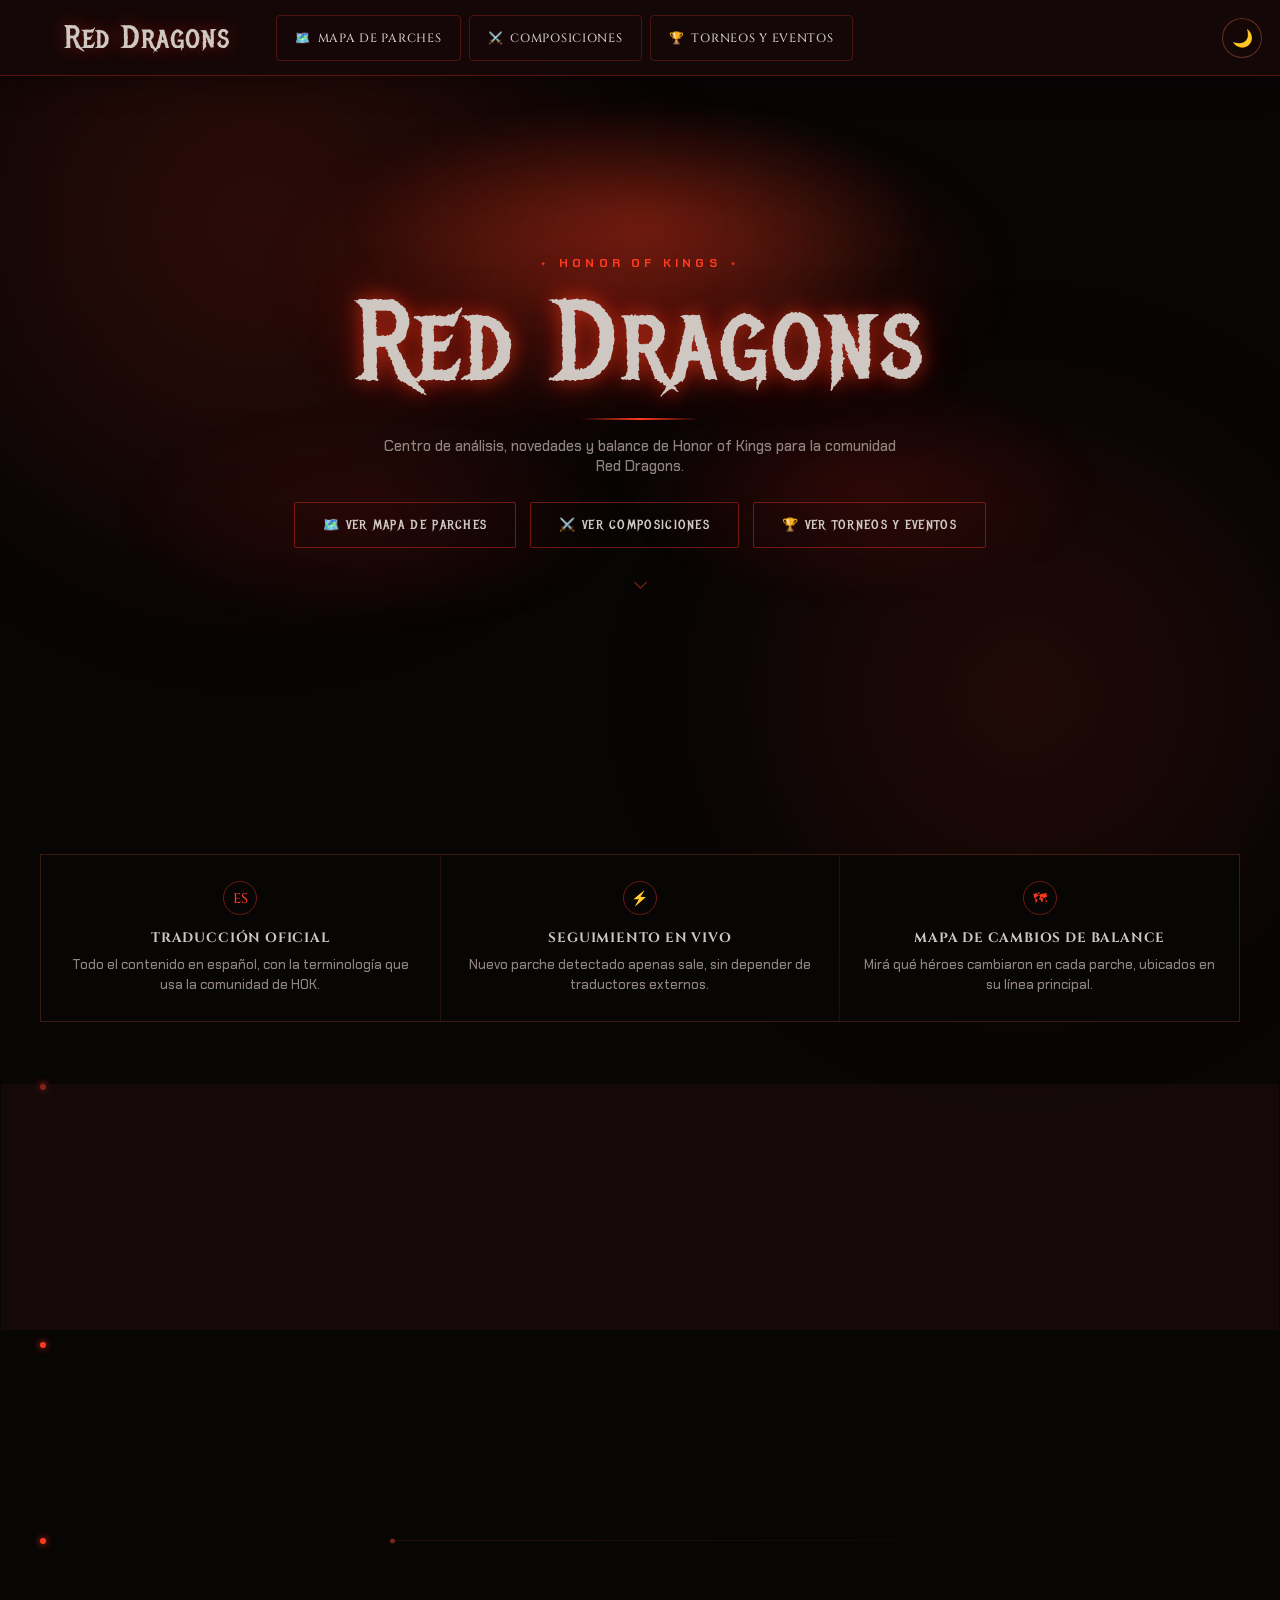
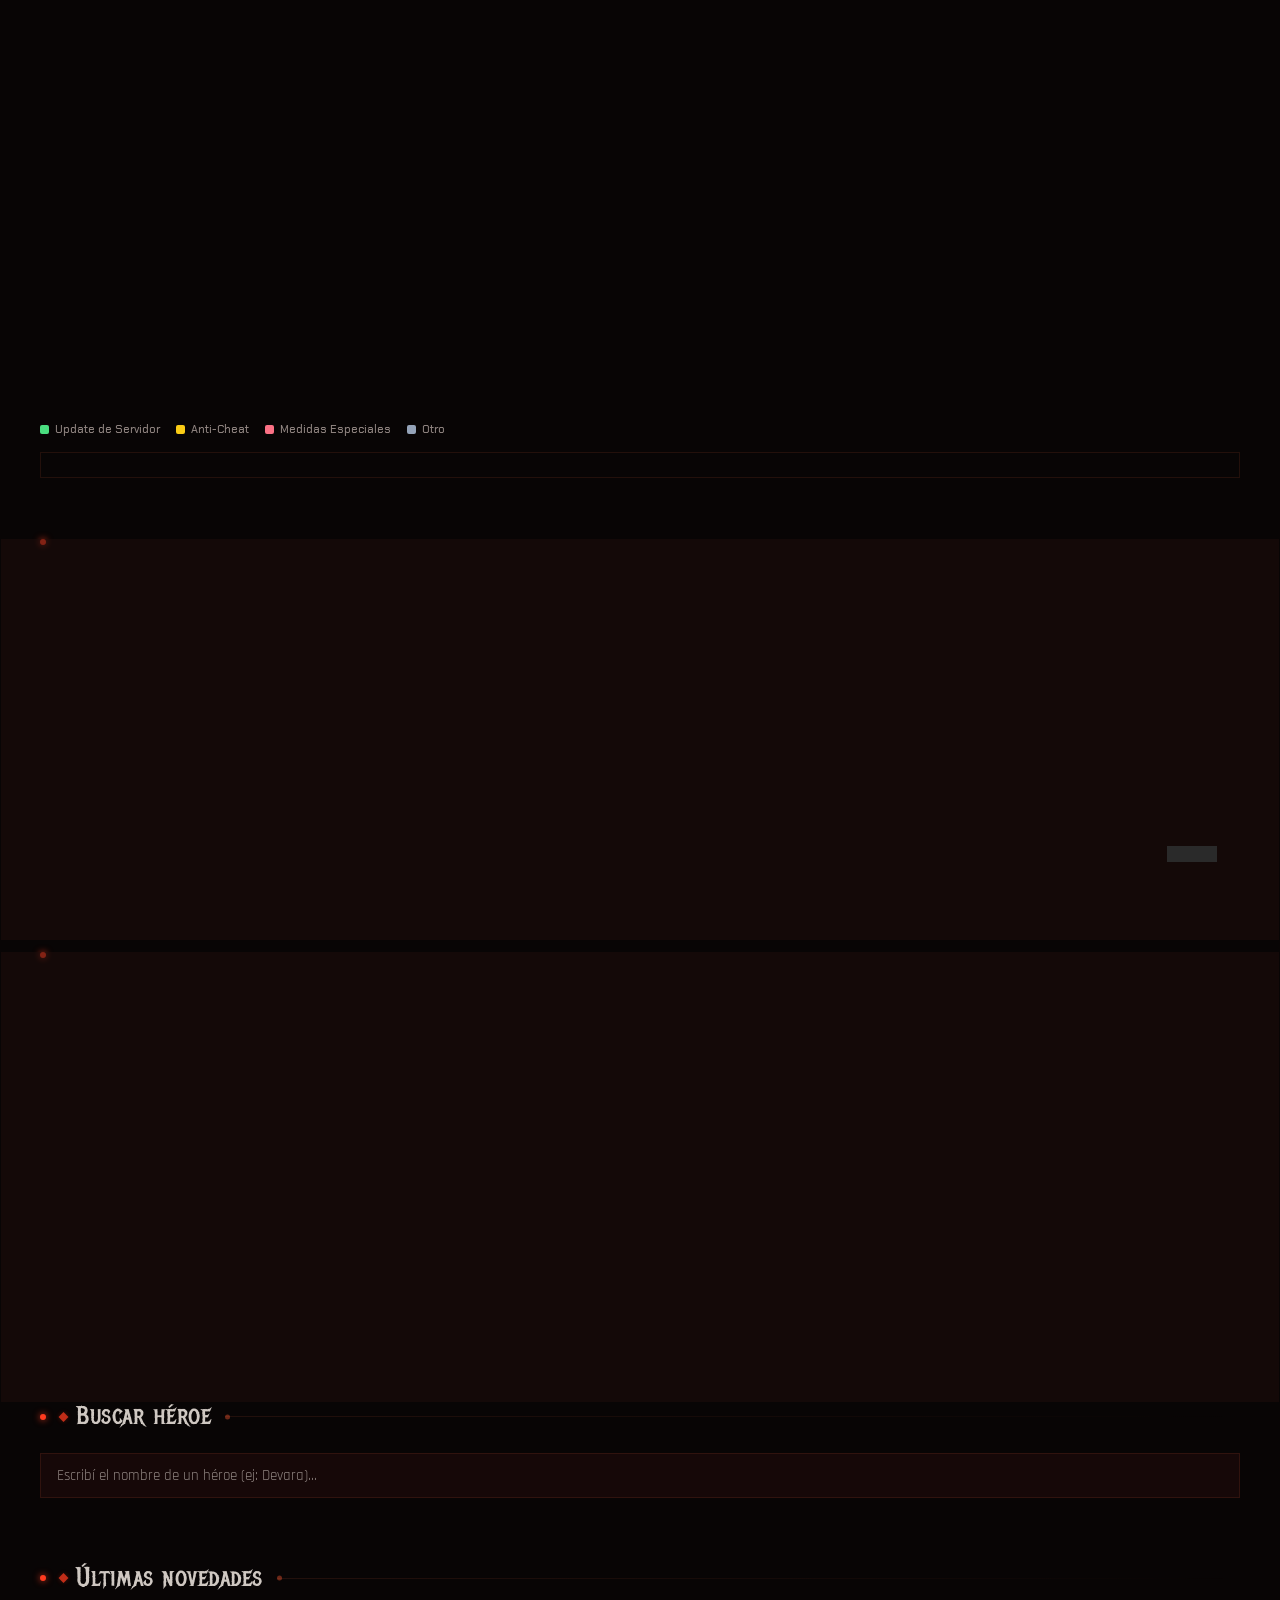
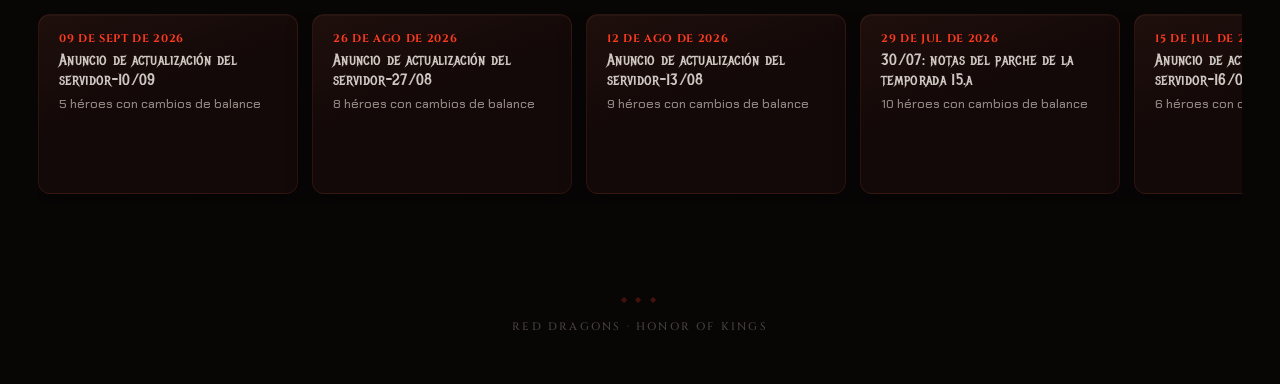
==== index.html @ c9655c9c "Initial commit Moving the local proyect to git." ====
<!DOCTYPE html>
<html lang="es">
<head>
<meta charset="UTF-8">
<meta name="viewport" content="width=device-width, initial-scale=1.0">
<script>
(function(){
  try{
    if(localStorage.getItem('rd-theme') === 'light'){
      document.documentElement.setAttribute('data-theme','light');
    }
  }catch(e){}
})();
</script>
<title>Red Dragons · Honor of Kings</title>
<link rel="preconnect" href="https://fonts.googleapis.com">
<link rel="preconnect" href="https://fonts.gstatic.com" crossorigin>
<link href="https://fonts.googleapis.com/css2?family=Metal+Mania&family=Rajdhani:wght@400;500;600;700&family=Cinzel:wght@600;700;900&family=Chakra+Petch:wght@400;500;600;700&display=swap" rel="stylesheet">
<link href="assets/css/theme.css" rel="stylesheet">
<link href="assets/css/home.css?v=hero-structural-fix-1" rel="stylesheet">
<link rel="icon" href="data:image/svg+xml,%3Csvg xmlns=%27http://www.w3.org/2000/svg%27 viewBox=%270 0 100 100%27%3E%3Ctext y=%27.9em%27 font-size=%2790%27%3E%F0%9F%94%A5%3C/text%3E%3C/svg%3E">
<body>

<button id="theme-toggle" class="theme-toggle-btn" aria-label="Cambiar tema" title="Cambiar tema">🌙</button>

<nav id="scroll-nav" class="scroll-nav" aria-label="Navegación principal">
  <a class="scroll-brand" href="index.html">Red Dragons</a>
  <a class="scroll-nav-btn" href="htmls/mapa.html">🗺️ <span class="nav-label-full">Mapa de parches</span><span class="nav-label-short">Mapa</span></a>
  <a class="scroll-nav-btn" href="htmls/composiciones.html">⚔️ <span class="nav-label-full">Composiciones</span><span class="nav-label-short">Compos.</span></a>
  <a class="scroll-nav-btn" href="htmls/eventos.html">🏆 <span class="nav-label-full">Torneos y eventos</span><span class="nav-label-short">Eventos</span></a>
</nav>

<main>

  <div class="hero">
    <div class="ember-field" aria-hidden="true">
      <i></i><i></i><i></i><i></i><i></i><i></i><i></i>
    </div>
    <p class="eyebrow">Honor of Kings</p>
    <h1 class="hero-title">Red Dragons</h1>
    <div class="hero-underline"></div>
    <p class="hero-sub">Centro de análisis, novedades y balance de Honor of Kings para la comunidad Red Dragons.</p>

    <a id="banner" href="#">
      ⚠️ ¡Hay un nuevo parche disponible!
      <span class="banner-sub" id="banner-sub"></span>
    </a>

    <div class="cta-row">
      <a class="cta-btn" href="htmls/mapa.html">🗺️ Ver mapa de parches</a>
      <a class="cta-btn" href="htmls/composiciones.html">⚔️ Ver composiciones</a>
      <a class="cta-btn" href="htmls/eventos.html">🏆 Ver torneos y eventos</a>
    </div>

    <a class="scroll-cue" href="#pillars" aria-label="Desplazarse al contenido principal"></a>
  </div>

  <section id="pillars">
    <div class="pillars-grid">
      <div class="pillar">
        <div class="pillar-icon">ES</div>
        <div class="pillar-title">Traducción Oficial</div>
        <p class="pillar-desc">Todo el contenido en español, con la terminología que usa la comunidad de HOK.</p>
      </div>
      <div class="pillar">
        <div class="pillar-icon">⚡</div>
        <div class="pillar-title">Seguimiento en Vivo</div>
        <p class="pillar-desc">Nuevo parche detectado apenas sale, sin depender de traductores externos.</p>
      </div>
      <div class="pillar">
        <div class="pillar-icon">🗺</div>
        <div class="pillar-title">Mapa de Cambios de Balance</div>
        <p class="pillar-desc">Mirá qué héroes cambiaron en cada parche, ubicados en su línea principal.</p>
      </div>
    </div>
  </section>

  <section id="events-section">
    <div class="sec-head">
      <h2 class="sec-title">Torneos y eventos</h2>
      <div class="sec-line"></div>
    </div>
    <ul class="events-teaser-list" id="events-teaser-list"></ul>
  </section>

  <div class="sec-head">
    <h2 class="sec-title">El juego en números</h2>
    <div class="sec-line"></div>
  </div>
  <div class="quick-stats" id="quick-stats"></div>

  <section id="updates-calendar-section">
    <div class="sec-head">
      <h2 class="sec-title">Calendario de actualizaciones</h2>
      <div class="sec-line"></div>
    </div>
    <div id="updates-calendar" aria-live="polite"></div>
  </section>

  <div id="latest-summary"></div>

  <div class="sec-head">
    <h2 class="sec-title">Héroes ajustados recientemente</h2>
    <div class="sec-line"></div>
  </div>
  <ul id="top-heroes-list"></ul>

  <section id="hero-search-section">
    <div class="sec-head">
      <h2 class="sec-title">Buscar héroe</h2>
      <div class="sec-line"></div>
    </div>
    <input id="hero-search-input" type="text" placeholder="Escribí el nombre de un héroe (ej: Devara)...">
    <div id="hero-search-results"></div>
  </section>

  <div class="sec-head">
    <h2 class="sec-title">Últimas novedades</h2>
    <div class="sec-line"></div>
  </div>
  <ul class="news-list" id="news-list"></ul>

</main>

<footer>Red Dragons · Honor of Kings</footer>

<script src="assets/js/common.js?v=announcements-2"></script>
<script src="assets/js/index.js"></script>
<script src="assets/js/stats.js"></script>
<script src="assets/js/theme-toggle.js"></script>

</body>
</html>
---- assets/css/theme.css ----
/* css/theme.css
   Base visual identity compartida por index.html, calendario.html y eventos.html.
   Se carga ANTES del <style> propio de cada página: acá vive la "personalidad"
   (textura de fondo, tarjetas con esquina cortada, botones angulares, divisores
   con acento) para que las tres páginas se vean consistentes sin duplicar reglas.
   El layout específico de cada página (grillas, tamaños puntuales) sigue en su
   propio <style>.
*/
:root{
  --cut: 16px; /* tamaño del corte de esquina en tarjetas */
  --body-color: #e0d9d3;
  --row-surface: rgba(30,14,12,.28);
  --row-surface-strong: rgba(30,14,12,.34);
}
/* ---------- Tipografía del cuerpo (compartida) ---------- */
body{
  font-family:'Chakra Petch', sans-serif;
  font-weight:500;
  color:var(--body-color);
}

h1, h2, h3, h4, h5, h6,
.page-title,
.sec-title,
.hero-title,
.news-title,
.events-teaser-title,
.hero-rank-name,
.stat-num,
.scroll-brand,
.back-link,
.more-card-head h2,
.modal h2,
.page-header .eyebrow,
.news-date,
.event-status-badge,
.hero-search-heading,
.hero-rank-count,
.mini-badge,
.cta-btn,
#banner{
  font-family:'Metal Mania', cursive;
  letter-spacing:.02em;
}

.page-title,
.hero-title,
.sec-title,
.more-card-head h2,
.modal h2{
  font-weight:400;
  line-height:1.1;
  color:var(--ink);
}
/* ---------- Atmósfera de fondo (con vida, no estática) ---------- */
body{
  position:relative;
  background:var(--void, #080505);
  overflow-x:hidden;
}
html{ overflow-x:hidden; }
body::before, body::after{
  content:'';
  position:fixed;
  pointer-events:none;
  z-index:0;
  border-radius:50%;
  filter:blur(60px);
}
body::before{
  width:70vw; height:70vw;
  max-width:900px; max-height:900px;
  top:-25%; left:-15%;
  background:radial-gradient(circle, rgba(196,40,20,.22), transparent 65%);
  animation:ember-drift-a 22s ease-in-out infinite alternate;
}
body::after{
  width:60vw; height:60vw;
  max-width:800px; max-height:800px;
  bottom:-20%; right:-10%;
  background:radial-gradient(circle, rgba(150,30,15,.20), transparent 65%);
  animation:ember-drift-b 26s ease-in-out infinite alternate;
}
@keyframes ember-drift-a{
  0%   { transform:translate(0,0) scale(1); }
  100% { transform:translate(4vw,3vw) scale(1.12); }
}
@keyframes ember-drift-b{
  0%   { transform:translate(0,0) scale(1); }
  100% { transform:translate(-3vw,-4vw) scale(1.1); }
}
@media (prefers-reduced-motion: reduce){
  body::before, body::after{ animation:none; }
}
main, header, footer{ position:relative; z-index:1; }
/* ---------- Tipografía compartida ---------- */
.eyebrow{
  position:relative;
  display:inline-block;
}
.eyebrow::before, .eyebrow::after{
  content:'◆';
  font-size:7px;
  color:var(--flame, #ff3b1f);
  vertical-align:middle;
  opacity:.8;
}
.eyebrow::before{ margin-right:10px; }
.eyebrow::after{ margin-left:10px; }
/* Pequeño rombo de acento antes de cada título de sección */
.sec-title{ position:relative; padding-left:16px; }
.sec-title::before{
  content:'';
  position:absolute;
  left:0;
  top:50%;
  width:7px;
  height:7px;
  transform:translateY(-50%) rotate(45deg);
  background:var(--flame, #ff3b1f);
  opacity:.75;
  box-shadow:0 0 5px rgba(255,59,31,.35);
}
.sec-line{
  position:relative;
  overflow:visible;
}
.sec-line::after{
  content:'';
  position:absolute;
  left:0; top:50%;
  width:5px; height:5px;
  transform:translateY(-50%);
  background:var(--line, rgba(255,90,50,.4));
  border-radius:50%;
}
/* ---------- Encabezados de seccion ---------- */
.sec-head{
  display:flex;
  align-items:center;
  gap:14px;
  margin-bottom:22px;
}
.sec-head::before{
  content:"";
  width:6px;
  height:6px;
  flex:0 0 6px;
  border-radius:50%;
  background:var(--flame, #ff3b1f);
  box-shadow:0 0 6px 1px color-mix(in srgb, var(--flame, #ff3b1f) 50%, transparent);
}
/* ---------- Botones: esquinas suaves con leve inclinación, no un tajo duro ---------- */
.cta-btn, #close-detail{
  position:relative;
  border-radius:6px;
  transition:border-color .2s ease, color .2s ease, background .2s ease, box-shadow .25s ease, transform .2s ease;
}
.cta-btn:hover, #close-detail:hover{
  box-shadow:0 6px 18px rgba(180,60,30,.18);
  transform:translateY(-2px);
}
/* ---------- Tarjetas: esquinas redondeadas, relleno con degradado tenue,
   sombra suave en vez de línea de contraste fuerte ---------- */
.news-card,
.stat-box,
.latest-card,
.event-preview-card,
.cal-wrap,
#detail,
.patch-list,
.events-teaser-list,
#top-heroes-list,
.empty-month{
  position:relative;
  border-radius:12px;
  background-color:rgba(30,14,12,.55);
  background-image:linear-gradient(160deg, rgba(255,120,80,.05), rgba(255,255,255,0) 45%);
  box-shadow:0 1px 0 rgba(255,255,255,.03) inset, 0 10px 26px rgba(0,0,0,.35);
}
/* Filas apiladas dentro de esas listas (patch-item, hero-rank-item, etc.):
   sin corte ni radio individual, solo el glow suave de hover. */
/* Tarjetas clickeables: glow cálido y sutil al pasar el mouse, además del
   comportamiento (background/border) que ya define cada página. */
.news-card:hover,
.patch-item:hover,
.events-teaser-item:hover,
.hero-rank-item:hover,
.latest-card:hover{
  box-shadow:0 10px 26px rgba(120,40,20,.16);
}
.events-teaser-item{
  background-color:var(--row-surface-strong);
}
.hero-rank-item,
#hero-search-results .patch-item,
.summary-hero-row{
  background:var(--row-surface);
}
.hero-rank-item{
  display:flex;
  align-items:center;
}
.summary-hero-row .patch-copy,
#hero-search-results .patch-copy{
  display:flex;
  flex-direction:column;
  min-width:0;
}
.patch-summary{
  overflow:hidden;
  color:var(--steel-dim, #8f8480);
  font-family:'Rajdhani',sans-serif;
  font-size:12px;
  line-height:1.25;
  text-overflow:ellipsis;
  white-space:nowrap;
}
/* El preview-card de eventos ya tiene su propio glow de hover (imagen + borde);
   el estilo compartido no le pisa ese efecto. */
/* ---------- Divisor con acento reutilizable (mismo look que en eventos.html) ---------- */
.ember-divider{
  display:flex;
  align-items:center;
  gap:14px;
  color:var(--flame, #ff3b1f);
}
.ember-divider::before, .ember-divider::after{
  content:'';
  flex:1;
  height:1px;
  background:linear-gradient(90deg, transparent, var(--line, rgba(255,90,50,.4)) 50%, transparent);
}
.ember-divider span{ font-size:10px; }
/* ---------- Indicador "en vivo" con pulso, reutilizable en toda la web ---------- */
.live-dot{
  display:inline-block;
  width:6px;
  height:6px;
  border-radius:50%;
  background:var(--flame, #ff3b1f);
  box-shadow:0 0 0 0 rgba(255,59,31,.6);
  animation:live-pulse 1.6s ease-out infinite;
}
@keyframes live-pulse{
  0%   { box-shadow:0 0 0 0 rgba(255,59,31,.55); }
  70%  { box-shadow:0 0 0 7px rgba(255,59,31,0); }
  100% { box-shadow:0 0 0 0 rgba(255,59,31,0); }
}
@media (prefers-reduced-motion: reduce){
  .live-dot{ animation:none; }
}
/* ---------- Footer ---------- */
footer{ position:relative; }
footer::before{
  content:'◆ ◆ ◆';
  display:block;
  color:var(--flame, #ff3b1f);
  font-size:8px;
  letter-spacing:.4em;
  opacity:.5;
  margin-bottom:14px;
}
/* ---------- Cabecera compartida de las paginas ---------- */
.scroll-nav{
  position:fixed;
  inset:0 0 auto;
  z-index:19;
  display:flex;
  align-items:center;
  gap:8px;
  min-height:76px;
  padding:12px clamp(20px,5vw,64px);
  padding-right:90px;
  border-bottom:1px solid color-mix(in srgb, var(--flame, #ff3b1f) 28%, transparent);
  background:color-mix(in srgb, var(--ember-black, #160808) 94%, transparent);
  box-shadow:0 10px 28px rgba(0,0,0,.3);
  backdrop-filter:blur(12px);
  -webkit-backdrop-filter:blur(12px);
  opacity:0;
  visibility:hidden;
  transform:translateY(-12px);
  transition:opacity .25s ease, visibility .25s ease, transform .25s ease;
}
.scroll-nav.is-visible{
  opacity:1;
  visibility:visible;
  transform:translateY(0);
}
.scroll-brand{
  margin-right:clamp(16px,3vw,42px);
  color:var(--steel, #cfc8c2);
  font-family:'Metal Mania',cursive;
  font-size:clamp(22px,3vw,32px);
  letter-spacing:.03em;
  line-height:1;
  text-decoration:none;
  text-shadow:0 0 18px color-mix(in srgb, var(--flame, #ff3b1f) 38%, transparent);
  white-space:nowrap;
}
.scroll-nav-btn{
  display:inline-flex;
  align-items:center;
  gap:7px;
  min-width:0;
  min-height:46px;
  padding:10px 18px;
  border:1px solid color-mix(in srgb, var(--flame, #ff3b1f) 24%, transparent);
  border-radius:4px;
  color:var(--steel, #cfc8c2);
  font-family:'Cinzel',serif;
  font-size:12px;
  letter-spacing:.06em;
  text-decoration:none;
  text-transform:uppercase;
  white-space:nowrap;
  transition:color .2s ease, border-color .2s ease, background .2s ease;
}
.scroll-nav-btn:hover{
  color:var(--flame, #ff3b1f);
  border-color:color-mix(in srgb, var(--flame, #ff3b1f) 38%, transparent);
  background:color-mix(in srgb, var(--flame, #ff3b1f) 7%, transparent);
}
.nav-label-short{ display:none; }
.scroll-nav.page-nav{
  position:sticky;
  inset:auto;
  top:0;
  opacity:1;
  visibility:visible;
  transform:none;
  width:100%;
  min-height:76px;
  padding:12px clamp(20px,5vw,64px);
  padding-right:90px;
  z-index:15;
  display:flex;
  align-items:center;
  gap:8px;
  border-bottom:1px solid color-mix(in srgb, var(--flame, #ff3b1f) 28%, transparent);
  background:color-mix(in srgb, var(--ember-black, #160808) 94%, transparent);
  box-shadow:0 10px 28px rgba(0,0,0,.3);
  backdrop-filter:blur(12px);
  -webkit-backdrop-filter:blur(12px);
}
.scroll-nav.page-nav .scroll-brand{
  margin-right:clamp(16px,3vw,42px);
  color:var(--steel, #cfc8c2);
  font-family:'Metal Mania',cursive;
  font-size:clamp(22px,3vw,32px);
  line-height:1;
  text-decoration:none;
  text-shadow:0 0 18px color-mix(in srgb, var(--flame, #ff3b1f) 38%, transparent);
  white-space:nowrap;
}
.scroll-nav.page-nav .page-nav-context{
  margin-right:auto;
  color:var(--steel-dim, #8f8480);
  font-family:'Rajdhani',sans-serif;
  font-size:12px;
  letter-spacing:.12em;
  text-transform:uppercase;
  white-space:nowrap;
}
.scroll-nav.page-nav .scroll-nav-btn{
  display:inline-flex;
  align-items:center;
  gap:7px;
  min-width:0;
  min-height:46px;
  padding:10px 18px;
  border:1px solid color-mix(in srgb, var(--flame, #ff3b1f) 24%, transparent);
  border-radius:4px;
  color:var(--steel, #cfc8c2);
  font-family:'Cinzel',serif;
  font-size:12px;
  letter-spacing:.06em;
  text-decoration:none;
  text-transform:uppercase;
  white-space:nowrap;
}
.scroll-nav.page-nav .scroll-nav-btn:hover,
.scroll-nav.page-nav .scroll-nav-btn[aria-current="page"]{
  color:var(--flame, #ff3b1f);
  border-color:color-mix(in srgb, var(--flame, #ff3b1f) 45%, transparent);
  background:color-mix(in srgb, var(--flame, #ff3b1f) 7%, transparent);
}
/* ---------- Botón de tema (oscuro/claro) ---------- */
.theme-toggle-btn{
  position:fixed;
  top:18px;
  right:18px;
  z-index:20;
  width:40px;
  height:40px;
  display:flex;
  align-items:center;
  justify-content:center;
  border-radius:50%;
  border:1px solid rgba(255,120,80,.35);
  background:rgba(20,10,8,.55);
  backdrop-filter:blur(6px);
  -webkit-backdrop-filter:blur(6px);
  font-size:17px;
  line-height:1;
  cursor:pointer;
  transition:border-color .2s ease, transform .2s ease, background .2s ease;
}
.theme-toggle-btn:hover{
  border-color:var(--flame, #ff3b1f);
  transform:translateY(-2px) scale(1.05);
}
/* ---------- Modo claro ----------
   Se activa poniendo data-theme="light" en <html> (ver js/theme-toggle.js).
   Como :root[data-theme="light"] tiene más especificidad que el :root{...}
   propio de cada página, estas variables ganan sin importar el orden de carga. */
:root[data-theme="light"]{
  --void:#f5efe9;
  --ember-black:#ffffff;
  --flame:#d6360f;
  --steel:#3d312c;
  --steel-dim:#71655f;
  --line: rgba(120,50,30,.16);
  --update-gold:#a8660f;
  --evento-teal:#1f7a72;
  --body-color:#3d312c;
  --row-surface:rgba(255,255,255,.52);
  --row-surface-strong:rgba(255,255,255,.68);
}

@media (max-width:768px){
  body{ min-width:0; }
  .scroll-nav,
  .scroll-nav.page-nav{
    display:flex;
    flex-wrap:wrap;
    align-items:flex-start;
    min-height:86px;
    padding:8px 8px 10px 8px;
    padding-right:52px;
    justify-content:space-between;
    row-gap:6px;
    column-gap:2px;
  }
  .scroll-nav .scroll-brand,
  .scroll-nav.page-nav .scroll-brand{
    flex:1 1 100%;
    margin:0;
    font-size:25.92px;
    max-width:100%;
    overflow:hidden;
    text-overflow:ellipsis;
    letter-spacing:.02em;
    line-height:1.1;
  }
  .scroll-nav .page-nav-context,
  .scroll-nav.page-nav .page-nav-context{
    display:none;
  }
  .scroll-nav .scroll-nav-btn,
  .scroll-nav.page-nav .scroll-nav-btn{
    flex:1 1 0;
    justify-content:center;
    min-height:33px;
    padding:6px 7px;
    font-size:7.7px;
    line-height:1.1;
    letter-spacing:.04em;
    gap:2px;
  }
  .scroll-nav .scroll-nav-btn span,
  .scroll-nav.page-nav .scroll-nav-btn span{
    overflow:hidden;
    text-overflow:ellipsis;
  }
  .scroll-nav .scroll-nav-btn .nav-label-full,
  .scroll-nav.page-nav .scroll-nav-btn .nav-label-full{ display:none; }
  .scroll-nav .scroll-nav-btn .nav-label-short,
  .scroll-nav.page-nav .scroll-nav-btn .nav-label-short{ display:inline; overflow:visible; }
  .theme-toggle-btn{
    top:8px;
    right:8px;
    width:38px;
    height:38px;
    padding:0;
    font-size:15px;
    line-height:1;
  }
}

@media (max-width:480px){
  .scroll-nav .scroll-nav-btn{ font-size:8px; }
  body::before, body::after{
    width:90vw;
    height:90vw;
    filter:blur(48px);
  }
}
@media (max-width:900px) and (max-height:500px){
  .scroll-nav,
  .scroll-nav.page-nav{
    min-height:64px;
    padding:8px clamp(14px,3vw,28px);
    padding-right:64px;
  }
  .scroll-nav-btn,
  .scroll-nav.page-nav .scroll-nav-btn{
    min-height:38px;
    padding:7px 12px;
  }
  main,
  .wrap{
    padding-top:18px !important;
  }
}
[data-theme="light"] body::before{
  background:radial-gradient(circle, rgba(255,140,90,.30), transparent 65%);
}
[data-theme="light"] body::after{
  background:radial-gradient(circle, rgba(255,110,70,.24), transparent 65%);
}
[data-theme="light"] .news-card,
[data-theme="light"] .stat-box,
[data-theme="light"] .latest-card,
[data-theme="light"] .event-preview-card,
[data-theme="light"] .cal-wrap,
[data-theme="light"] #detail,
[data-theme="light"] .patch-list,
[data-theme="light"] .events-teaser-list,
[data-theme="light"] #top-heroes-list,
[data-theme="light"] .empty-month{
  background-color:rgba(255,255,255,.72);
  background-image:linear-gradient(160deg, rgba(200,80,40,.06), rgba(255,255,255,0) 45%);
  box-shadow:0 1px 0 rgba(255,255,255,.6) inset, 0 10px 26px rgba(120,60,30,.10);
}
[data-theme="light"] .modal,
[data-theme="light"] .more-card,
[data-theme="light"] .extra-panel{
  background-color:rgba(255,255,255,.86);
  background-image:linear-gradient(160deg, rgba(200,80,40,.06), rgba(255,255,255,0) 45%);
  box-shadow:0 1px 0 rgba(255,255,255,.7) inset, 0 30px 60px -20px rgba(120,60,30,.18);
}
[data-theme="light"] .overlay,
[data-theme="light"] .more-overlay{
  background:rgba(245,239,233,.72);
}
[data-theme="light"] .theme-toggle-btn{
  background:rgba(255,255,255,.75);
  border-color:rgba(180,80,40,.3);
}
html[data-theme="light"] .chip-more{
  background:rgba(255,255,255,.82);
  color:var(--steel);
  border-color:rgba(180,80,40,.42);
  box-shadow:0 0 0 1px rgba(180,80,40,.12), 0 10px 18px -14px rgba(120,60,30,.22);
}
html[data-theme="light"] .chip-more:hover,
html[data-theme="light"] .chip-more:focus-visible,
html[data-theme="light"] .chip-more:active{
  background:rgba(255,255,255,.96);
  color:var(--flame);
  border-color:var(--flame);
  box-shadow:0 0 0 2px rgba(214,54,15,.18), 0 10px 18px -14px rgba(120,60,30,.22);
}
/* Títulos grandes: el glow rojo pensado para fondo oscuro se ve muy
   fuerte sobre fondo claro, así que se atenúa bastante. */
[data-theme="light"] .hero-title,
[data-theme="light"] .page-title,
[data-theme="light"] .detail-title{
  text-shadow:0 0 10px rgba(214,54,15,.15);
}
/* Badges de héroes (buff/nerf/adjusted): los tonos oscuros pensados para
   fondo oscuro pierden legibilidad sobre las cards claras, se reemplazan
   por versiones claras con el mismo código de color. */
[data-theme="light"] .mini-badge.buff,
[data-theme="light"] .hero-badge.buff{
  background:#dbf3e2;
  color:#1c7a3e;
}
[data-theme="light"] .mini-badge.nerf,
[data-theme="light"] .hero-badge.nerf{
  background:#fbdfdf;
  color:#b3261e;
}
[data-theme="light"] .mini-badge.adjusted,
[data-theme="light"] .hero-badge.adjusted{
  background:#e7e2df;
  color:#5c534d;
}
---- assets/css/home.css ----
/* ===== Root / Base ===== */
:root{
  --bg:        var(--void, #080505);
  --bg-2:      var(--void-2, #0d0706);
  --panel:     var(--ember-black, #160808);
  --panel-line:var(--line, rgba(255,110,70,.11));
  --ink:       var(--steel, #cfc8c2);
  --ink-muted: var(--steel-dim, #8f8480);
  --accent:    var(--flame, #ff3b1f);
  --accent-2:  var(--blood, #7a0d0d);
  --accent-3:  var(--crimson, #c41414);
}

*{ margin:0; padding:0; box-sizing:border-box; }

@media (prefers-reduced-motion: reduce){
  *{ animation-duration:.001ms !important; animation-iteration-count:1 !important; transition-duration:.001ms !important; }
}

body{ background:var(--bg); overflow-x:hidden; }

main{
  width:min(100%, 1280px);
  max-width:1280px;
  margin:0 auto;
  padding: clamp(30px,6vw,60px) clamp(20px,6vw,40px);
  box-sizing:border-box;
}

/* ===== Hero ===== */
.hero{
  position:relative;
  text-align:center;
  margin:0 auto 12px;
  width:min(100%, 1420px);
  max-width:100%;
  min-height:min(82vh,820px);
  display:flex;
  flex-direction:column;
  align-items:center;
  justify-content:center;
  padding:clamp(72px,12vw,140px) 10px clamp(48px,9vw,100px);
  overflow:visible;
  isolation:isolate;
  background:transparent;
  box-sizing:border-box;
}
.hero > :not(.ember-field){
  position:relative;
  top:-28px;
}
.hero .scroll-cue{
  margin-top:30px;
}
.hero::before{
  content:"";
  position:absolute;
  inset:0;
  z-index:-2;
  background:
    radial-gradient(42% 28% at 50% 22%, color-mix(in srgb, var(--accent) 30%, transparent) 0%, transparent 58%),
    radial-gradient(32% 24% at 68% 58%, color-mix(in srgb, var(--accent-3) 18%, transparent) 0%, transparent 62%),
    radial-gradient(34% 24% at 28% 62%, color-mix(in srgb, var(--accent-2) 20%, transparent) 0%, transparent 62%);
  filter:blur(10px);
  animation:emberBreathe 7s ease-in-out infinite;
  pointer-events:none;
}
.hero::after{
  content:"";
  position:absolute;
  left:50%;
  top:10%;
  width:min(100%, 760px);
  height:min(30vw, 280px);
  transform:translateX(-50%);
  z-index:-3;
  background:radial-gradient(ellipse at center, color-mix(in srgb, var(--accent) 32%, transparent), transparent 68%);
  filter:blur(42px);
  opacity:.9;
  pointer-events:none;
}
@keyframes emberBreathe{
  0%,100%{ opacity:.7; transform:scale(1); }
  50%{ opacity:1; transform:scale(1.06); }
}
.ember-field{
  position:absolute;
  inset:0;
  z-index:-1;
  pointer-events:none;
  overflow:hidden;
  width:100%;
}
.ember-field i{
  position:absolute;
  bottom:-10px;
  width:3px;
  height:3px;
  border-radius:50%;
  background:var(--accent);
  box-shadow:0 0 6px 1px color-mix(in srgb, var(--accent) 70%, transparent);
  opacity:0;
  animation:emberRise 6.5s ease-in infinite;
}
.ember-field i:nth-child(1){ left:8%;  animation-delay:.2s; }
.ember-field i:nth-child(2){ left:22%; animation-delay:1.8s; }
.ember-field i:nth-child(3){ left:38%; animation-delay:.9s; }
.ember-field i:nth-child(4){ left:54%; animation-delay:3.1s; }
.ember-field i:nth-child(5){ left:68%; animation-delay:2.3s; }
.ember-field i:nth-child(6){ left:81%; animation-delay:4s; }
.ember-field i:nth-child(7){ left:92%; animation-delay:1.1s; }
@keyframes emberRise{
  0%{ transform:translateY(0) scale(.8); opacity:0; }
  12%{ opacity:.9; }
  100%{ transform:translateY(-180px) scale(1.1); opacity:0; }
}

.eyebrow{
  font-weight:700;
  letter-spacing:.35em;
  font-size:12px;
  color:var(--accent);
  text-transform:uppercase;
  opacity:0;
  animation:heroIn .7s ease forwards;
}
.hero-title{
  font-size:clamp(56px,11vw,112px);
  color:var(--ink);
  margin-top:10px;
  text-shadow:
    0 0 18px color-mix(in srgb, var(--accent) 50%, transparent),
    0 0 32px color-mix(in srgb, var(--accent) 30%, transparent),
    0 0 52px color-mix(in srgb, var(--accent-3) 28%, transparent);
  opacity:0;
  animation:heroIn .7s ease .1s forwards;
}
.hero-underline{
  width:120px;
  height:2px;
  margin:14px auto 0;
  background:linear-gradient(90deg, transparent, var(--accent), transparent);
  opacity:0;
  animation:heroIn .7s ease .22s forwards, underlinePulse 3.4s ease-in-out .9s infinite;
}
@keyframes underlinePulse{
  0%,100%{ transform:scaleX(1); opacity:.9; }
  50%{ transform:scaleX(1.6); opacity:.5; }
}
.hero-sub{
  color:var(--ink-muted);
  font-size:15px;
  margin-top:16px;
  max-width:520px;
  margin-left:auto;
  margin-right:auto;
  opacity:0;
  animation:heroIn .7s ease .3s forwards;
}
@keyframes heroIn{
  from{ opacity:0; transform:translateY(10px); }
  to{ opacity:1; transform:translateY(0); }
}

/* ===== Banner ===== */
#banner{
  display:none;
  background:linear-gradient(135deg,var(--accent),var(--accent-2));
  color:#0a0505;
  padding:18px 22px;
  margin-top:26px;
  margin-bottom:30px;
  text-decoration:none;
  font-weight:700;
  font-size:13px;
  letter-spacing:.06em;
  text-transform:uppercase;
  border-radius:2px;
  transition:transform .2s ease;
}
#banner:hover{ transform:translateY(-2px); }
#banner.show{ display:block; }
#banner .banner-sub{
  display:block;
  font-family:'Rajdhani',sans-serif;
  text-transform:none;
  letter-spacing:normal;
  font-weight:600;
  font-size:13px;
  margin-top:4px;
  opacity:.85;
}

/* ===== CTA ===== */
.cta-row{
  display:flex;
  justify-content:center;
  gap:14px;
  flex-wrap:wrap;
  margin-top:26px;
  opacity:0;
  animation:heroIn .7s ease .4s forwards;
}
.cta-btn{
  display:inline-flex;
  align-items:center;
  gap:10px;
  background:transparent;
  border:1px solid color-mix(in srgb, var(--accent) 40%, transparent);
  color:var(--ink);
  font-size:13px;
  letter-spacing:.1em;
  text-transform:uppercase;
  text-decoration:none;
  padding:14px 28px;
  border-radius:2px;
  transition:border-color .2s ease, color .2s ease, background .2s ease, transform .2s ease;
}
.cta-btn:hover{
  border-color:var(--accent);
  color:var(--accent);
  background:color-mix(in srgb, var(--accent) 6%, transparent);
  transform:translateY(-2px);
}

html{
  scroll-behavior:smooth;
}

/* ===== Scroll navigation ===== */
.scroll-nav{
  position:fixed;
  left:0;
  right:0;
  top:0;
  z-index:19;
  display:flex;
  align-items:center;
  gap:8px;
  width:100%;
  max-width:100vw;
  min-height:76px;
  padding:12px clamp(20px,5vw,64px);
  padding-right:90px;
  border-bottom:1px solid color-mix(in srgb, var(--accent) 28%, transparent);
  background:color-mix(in srgb, var(--panel) 94%, transparent);
  box-shadow:0 10px 28px rgba(0,0,0,.3);
  backdrop-filter:blur(12px);
  -webkit-backdrop-filter:blur(12px);
  opacity:0;
  visibility:hidden;
  transform:translateY(-12px);
  transition:opacity .25s ease, visibility .25s ease, transform .25s ease;
  box-sizing:border-box;
}
.scroll-brand{
  margin-right:clamp(16px,3vw,42px);
  color:var(--ink);
  font-size:clamp(22px,3vw,32px);
  letter-spacing:.03em;
  line-height:1;
  text-decoration:none;
  text-shadow:0 0 18px color-mix(in srgb, var(--accent) 38%, transparent);
  white-space:nowrap;
}
.scroll-nav.is-visible{
  opacity:1;
  visibility:visible;
  transform:translateY(0);
}
.scroll-nav-btn{
  display:inline-flex;
  align-items:center;
  gap:7px;
  min-width:0;
  min-height:46px;
  padding:10px 18px;
  border:1px solid color-mix(in srgb, var(--accent) 24%, transparent);
  border-radius:4px;
  color:var(--ink);
  font-family:'Cinzel',serif;
  font-size:12px;
  letter-spacing:.06em;
  text-decoration:none;
  text-transform:uppercase;
  white-space:nowrap;
  transition:color .2s ease, border-color .2s ease, background .2s ease;
}
.scroll-nav-btn:hover{
  color:var(--accent);
  border-color:color-mix(in srgb, var(--accent) 38%, transparent);
  background:color-mix(in srgb, var(--accent) 7%, transparent);
}

.scroll-cue{
  display:block;
  width:9px;
  height:9px;
  margin:34px auto 0;
  border-right:1px solid var(--accent);
  border-bottom:1px solid var(--accent);
  transform:rotate(45deg);
  opacity:.6;
  animation:cueBounce 2.2s ease-in-out infinite;
  cursor:pointer;
}
@keyframes cueBounce{
  0%,100%{ transform:rotate(45deg) translate(0,0); opacity:.35; }
  50%{ transform:rotate(45deg) translate(4px,4px); opacity:.75; }
}

/* ===== Features ===== */
#pillars{
  margin:clamp(40px,7vw,56px) 0 clamp(36px,6vw,50px);
  scroll-margin-top:112px;
}
.pillars-grid{
  display:grid;
  grid-template-columns:repeat(3,1fr);
  gap:1px;
  background:var(--panel-line);
  border:1px solid var(--panel-line);
}
.pillar{
  background:var(--bg);
  padding:clamp(20px,4vw,26px) clamp(16px,3vw,22px);
  text-align:center;
  transition:background .25s ease;
}
.pillar:hover{ background:color-mix(in srgb, var(--accent) 4.5%, transparent); }
.pillar-icon{
  width:34px;
  height:34px;
  margin:0 auto 14px;
  border:1px solid color-mix(in srgb, var(--accent) 40%, transparent);
  border-radius:50%;
  display:flex;
  align-items:center;
  justify-content:center;
  color:var(--accent);
  font-family:'Cinzel',serif;
  font-size:14px;
}
.pillar-title{
  font-family:'Cinzel',serif;
  font-weight:700;
  font-size:13.5px;
  letter-spacing:.06em;
  text-transform:uppercase;
  color:var(--ink);
  margin-bottom:8px;
}
.pillar-desc{
  font-size:13px;
  line-height:1.55;
  color:var(--ink-muted);
}
@media (max-width:640px){
  .pillars-grid{ grid-template-columns:1fr; }
}

@media (max-width:768px){
  main{
    width:100%;
    max-width:none;
    padding:clamp(24px,6vw,42px) clamp(14px,5vw,28px);
  }
  .hero{
    min-height:min(70vh,640px);
    padding-top:clamp(52px,10vw,92px);
    overflow:hidden;
  }
  .hero > :not(.ember-field){ top:-20px; }
  .hero::before{ top:0; }
  .ember-field{ top:0; }
  .hero-title{ font-size:clamp(48px,14vw,82px); }
  .hero-sub{ max-width:38rem; }
  .events-teaser-item{ align-items:flex-start; flex-direction:column; }
  .events-teaser-cta{ align-self:flex-end; }
  .hero-rank-item{ align-items:flex-start; flex-wrap:wrap; }
  .hero-rank-name{ min-width:0; flex:1 1 140px; }
  .hero-rank-tags{ flex-basis:100%; order:3; }
  .hero-rank-count{ margin-left:auto; }
}

@media (max-width:480px){
  .hero{ min-height:clamp(520px,78vh,640px); padding-inline:4px; }
  .hero-title{ font-size:clamp(42px,14vw,64px); }
  .hero-sub{ font-size:14px; }
  .cta-row{ width:100%; gap:10px; }
  .cta-btn{ width:100%; min-height:44px; padding-inline:16px; }
  .scroll-brand{ max-width:92px; overflow:hidden; text-overflow:ellipsis; }
  .scroll-nav-btn{ font-size:8px; }
  .news-list{ margin-inline:0; }
  .news-list > li{ width:min(84vw,260px); }
}

@media (max-width:900px) and (max-height:500px){
  .scroll-nav{
    min-height:64px;
    padding:8px 14px;
    padding-right:64px;
  }
  .hero{
    min-height:0;
    padding-top:28px;
    padding-bottom:24px;
  }
  .hero > :not(.ember-field){ top:-12px; }
  .eyebrow{ font-size:10px; }
  .hero-title{ font-size:clamp(42px,9vw,76px); margin-top:6px; }
  .hero-underline{ margin-top:8px; }
  .hero-sub{ font-size:13px; margin-top:10px; }
  #banner{ margin-top:14px; margin-bottom:14px; padding:12px 16px; }
  #banner .banner-sub{ font-size:11px; }
  .cta-row{ margin-top:14px; gap:8px; }
  .cta-btn{ min-height:38px; padding:9px 16px; font-size:11px; }
  .news-list{
    max-width:100%;
  }
}

/* ===== Section Header ===== */
.sec-head{
  display:flex;
  align-items:center;
  gap:14px;
  margin-bottom:22px;
}
.sec-head::before{
  content:"";
  width:6px;
  height:6px;
  border-radius:50%;
  background:var(--accent);
  box-shadow:0 0 6px 1px color-mix(in srgb, var(--accent) 50%, transparent);
  align-self:center;
  flex-shrink:0;
}
.sec-title{
  font-size:clamp(20px,3vw,26px);
  color:var(--ink);
}
.sec-line{
  flex:1;
  height:1px;
  background:linear-gradient(90deg,var(--panel-line),transparent);
}

#status{
  color:var(--ink-muted);
  font-size:13px;
  margin-bottom:20px;
}

/* ===== News ===== */
.news-list{
  list-style:none;
  display:flex;
  gap:14px;
  overflow-x:auto;
  scroll-snap-type:x proximity;
  padding-bottom:10px;
  margin:0 -2px;
  scrollbar-width:thin;
  scrollbar-color:color-mix(in srgb, var(--accent) 40%, transparent) transparent;
}
.news-list::-webkit-scrollbar{ height:6px; }
.news-list::-webkit-scrollbar-thumb{ background:color-mix(in srgb, var(--accent) 35%, transparent); border-radius:100px; }
.news-list > li{
  flex:0 0 auto;
  display:flex;
  width:min(78vw,260px);
  scroll-snap-align:start;
}
.news-card{
  display:flex;
  flex-direction:column;
  width:100%;
  height:100%;
  min-height:180px;
  text-decoration:none;
  border:1px solid var(--panel-line);
  padding:16px 20px;
  transition:background .2s ease, border-color .2s ease, transform .2s ease;
}
.news-card:hover{
  background:color-mix(in srgb, var(--accent) 5%, transparent);
  border-color:color-mix(in srgb, var(--accent) 40%, transparent);
  transform:translateY(-3px);
}
.news-date{
  font-family:'Cinzel',serif;
  font-weight:700;
  font-size:11px;
  letter-spacing:.06em;
  color:var(--accent);
  text-transform:uppercase;
}
.news-title{
  font-size:16px;
  color:var(--ink);
  margin-top:4px;
}
.news-meta{
  color:var(--ink-muted);
  font-size:12.5px;
  margin-top:6px;
}

/* ===== Events ===== */
#events-section{ margin-bottom:50px; }
.events-teaser-list{
  list-style:none;
  border:1px solid var(--panel-line);
}
.events-teaser-item{
  display:flex;
  justify-content:space-between;
  align-items:center;
  gap:16px;
  min-height:78px;
  padding:16px 20px;
  border-bottom:1px solid var(--panel-line);
  text-decoration:none;
  transition:background .2s ease;
}
.events-teaser-item:last-child{ border-bottom:none; }
.events-teaser-item:hover{ background:color-mix(in srgb, var(--accent) 5%, transparent); }
.events-teaser-main{ display:flex; align-items:center; gap:12px; min-width:0; }
.events-teaser-title{
  font-size:15px;
  color:var(--ink);
}
.event-status-badge{
  display:inline-block;
  font-family:'Cinzel',serif;
  font-size:10px;
  font-weight:700;
  letter-spacing:.08em;
  padding:3px 9px;
  text-transform:uppercase;
  white-space:nowrap;
}
.event-status-badge.live{
  background:color-mix(in srgb, var(--accent) 15%, transparent);
  color:var(--accent);
  border:1px solid color-mix(in srgb, var(--accent) 40%, transparent);
  display:inline-flex; align-items:center; gap:5px;
}
.event-status-badge.upcoming{
  background:rgba(224,168,56,.12);
  color:#e0a838;
  border:1px solid rgba(224,168,56,.4);
}
.event-status-badge.finished{
  background:rgba(120,128,142,.14);
  color:#aeb6c4;
  border:1px solid rgba(174,182,196,.35);
}
.events-teaser-cta{
  font-family:'Cinzel',serif;
  font-size:11px;
  letter-spacing:.06em;
  color:var(--ink-muted);
  text-transform:uppercase;
  white-space:nowrap;
}

/* ===== Quick Stats ===== */
.quick-stats{
  display:grid;
  grid-template-columns:repeat(auto-fit,minmax(130px,1fr));
  gap:12px;
  margin-bottom:50px;
}
.stat-box{
  display:flex;
  flex-direction:column;
  align-items:center;
  gap:4px;
  border:1px solid var(--panel-line);
  padding:18px 10px;
  text-align:center;
  transition:border-color .2s ease;
}
.stat-box:hover{ border-color:color-mix(in srgb, var(--accent) 40%, transparent); }
.stat-num{
  font-size:clamp(24px,4vw,32px);
  color:var(--accent);
}
.stat-label{
  font-size:11px;
  letter-spacing:.03em;
  color:var(--ink-muted);
  text-transform:uppercase;
}

/* ===== Updates Calendar ===== */
#updates-calendar-section{ margin-bottom:50px; --calendar-empty:#3a4048; }
.calendar-year{position:relative;overflow-x:auto;padding-bottom:8px;}
.calendar-year h3{color:var(--ink);font-family:'Cinzel',serif;font-size:15px;margin:0 0 8px;}
.calendar-month-labels{
  display:grid;
  grid-template-columns:repeat(53, 10px);
  column-gap:3px;
  min-width:720px;
  margin-left:31px;
  height:18px;
  color:var(--ink-muted);
  font-size:10px;
  text-transform:capitalize;
}
.calendar-month-labels span{white-space:nowrap;}
.calendar-weekday-labels{
  position:absolute;
  display:grid;
  grid-template-rows:repeat(7,10px);
  gap:3px;
  color:var(--ink-muted);
  font-size:9px;
  line-height:10px;
}
.calendar-weekday-labels span:nth-child(odd){visibility:hidden;}
.updates-calendar-graph{display:flex;gap:3px;min-width:720px;margin-left:31px;}
.update-week{display:grid;grid-template-rows:repeat(7,10px);gap:3px;}
.update-day{
  width:10px;
  height:10px;
  padding:0;
  border:0;
  border-radius:2px;
  background:transparent;
  cursor:pointer;
}
.update-day span{display:block;width:10px;height:10px;border-radius:2px;background:var(--day-color);}
.update-day:not(:disabled):hover span,
.update-day:not(:disabled):focus-visible span{outline:1px solid var(--ink);outline-offset:1px;}
.update-day.is-outside-year span{visibility:hidden;}
.calendar-legend{
  display:flex;
  flex-wrap:wrap;
  gap:10px 16px;
  margin-top:16px;
}
.calendar-legend-item{
  display:inline-flex;
  align-items:center;
  gap:6px;
  color:var(--ink-muted);
  font-size:11px;
}
.calendar-legend-dot{
  width:9px;
  height:9px;
  border-radius:2px;
  background:var(--legend-color);
}
.calendar-selection{
  display:flex;
  align-items:center;
  gap:12px;
  margin-top:16px;
  border:1px solid var(--panel-line);
  padding:12px 14px;
  color:var(--ink-muted);
  font-size:13px;
}
.calendar-selection select{
  min-width:0;
  max-width:100%;
  background:var(--panel);
  border:1px solid var(--panel-line);
  color:var(--ink);
  padding:8px 10px;
  font:inherit;
}

/* ===== Hero Ranking ===== */
#top-heroes-list{
  list-style:none;
  border:1px solid var(--panel-line);
  margin-bottom:50px;
}
.hero-rank-item{
  display:flex;
  align-items:center;
  gap:14px;
  padding:13px 20px;
  border-bottom:1px solid var(--panel-line);
  background:var(--row-surface-strong);
  cursor:pointer;
  transition:background .2s ease;
}
.hero-rank-item:last-child{ border-bottom:none; }
.hero-rank-item:hover{ background:color-mix(in srgb, var(--accent) 5%, transparent); }
.hero-rank-name{
  font-size:15px;
  color:var(--ink);
  min-width:110px;
}
.hero-rank-tags{ flex:1; display:flex; gap:6px; flex-wrap:wrap; }
.hero-rank-count{ font-family:'Cinzel',serif; font-size:12px; color:var(--ink-muted); }

.mini-badge{
  display:inline-block;
  font-family:'Cinzel',serif;
  font-size:9px;
  font-weight:700;
  letter-spacing:.05em;
  padding:2px 7px;
  text-transform:uppercase;
  white-space:nowrap;
}
.mini-badge.buff{ background:#1a4d2e; color:#4ade80; }
.mini-badge.nerf{ background:#4d1a1a; color:#f87171; }
.mini-badge.adjusted{ background:#2a2a2a; color:#999; }

/* ===== Hero Search ===== */
#hero-search-input{
  width:100%;
  background:var(--panel);
  border:1px solid var(--panel-line);
  color:var(--ink);
  font-family:'Rajdhani',sans-serif;
  font-size:15px;
  padding:12px 16px;
  margin-bottom:16px;
  transition:border-color .2s ease;
}
#hero-search-input:focus{ outline:none; border-color:color-mix(in srgb, var(--accent) 50%, transparent); }
#hero-search-input::placeholder{ color:var(--ink-muted); }
.hero-search-heading{
  font-family:'Cinzel',serif;
  font-size:13px;
  letter-spacing:.05em;
  color:var(--ink);
  margin-bottom:10px;
  text-transform:uppercase;
}
.empty-row{ color:var(--ink-muted); font-size:13px; padding:10px 0; }
#hero-search-section{ margin-bottom:50px; }

/* ===== Latest Summary ===== */
#latest-summary{ margin-bottom:50px; }
.latest-card{
  display:flex;
  flex-direction:column;
  min-height:170px;
  text-decoration:none;
  border:1px solid var(--panel-line);
  padding:20px 22px;
  transition:background .2s ease, border-color .2s ease;
}
.latest-card:hover{ background:color-mix(in srgb, var(--accent) 5%, transparent); border-color:color-mix(in srgb, var(--accent) 40%, transparent); }
.summary-row{ font-size:13.5px; color:var(--ink-muted); margin-top:8px; }
.summary-hero-list{
  list-style:none;
  display:grid;
  gap:6px;
  margin-top:12px;
}
.summary-hero-row{
  display:flex;
  align-items:center;
  justify-content:space-between;
  gap:12px;
  padding-top:6px;
  border-top:1px solid var(--panel-line);
  background:var(--row-surface);
  font-size:13.5px;
  color:var(--ink-muted);
}
.summary-hero-row .patch-copy{ flex:1; }
.summary-hero-name{ color:var(--ink); }
.patch-copy{
  display:flex;
  flex-direction:column;
  min-width:0;
}
.patch-summary{
  overflow:hidden;
  color:var(--ink-muted);
  font-family:'Rajdhani',sans-serif;
  font-size:12px;
  line-height:1.25;
  text-overflow:ellipsis;
  white-space:nowrap;
}
#hero-search-results .patch-list{
  list-style:none;
  padding:0;
  margin:0;
}
#hero-search-results .patch-item{
  display:flex;
  align-items:center;
  gap:10px;
  padding:10px 16px;
  border-bottom:1px solid var(--panel-line);
  background:var(--row-surface);
  cursor:pointer;
}
#hero-search-results .patch-item::before{
  content:"";
  width:6px;
  height:6px;
  flex:0 0 6px;
  border-radius:50%;
  background:var(--accent);
  box-shadow:0 0 6px 1px color-mix(in srgb, var(--accent) 45%, transparent);
}
#hero-search-results .patch-main{
  display:flex;
  align-items:center;
  gap:8px;
  flex:1;
  min-width:0;
}
#hero-search-results .patch-date{ flex-shrink:0; }

/* ===== Footer ===== */
footer{
  text-align:center;
  padding:30px 20px 50px;
  font-family:'Cinzel',serif;
  font-size:11px;
  letter-spacing:.2em;
  color:var(--ink-muted);
  opacity:.5;
  text-transform:uppercase;
}

@media (max-width:640px){
  .scroll-nav{
    min-height:66px;
    padding:9px 10px;
    padding-right:56px;
    justify-content:space-between;
    gap:3px;
  }
  .scroll-brand{
    margin-right:4px;
    font-size:20px;
  }
  .scroll-nav-btn{
    flex:1;
    justify-content:center;
    min-height:42px;
    padding:7px 4px;
    font-size:9px;
    letter-spacing:.02em;
  }
  .scroll-nav-btn span{ overflow:hidden; text-overflow:ellipsis; }
}
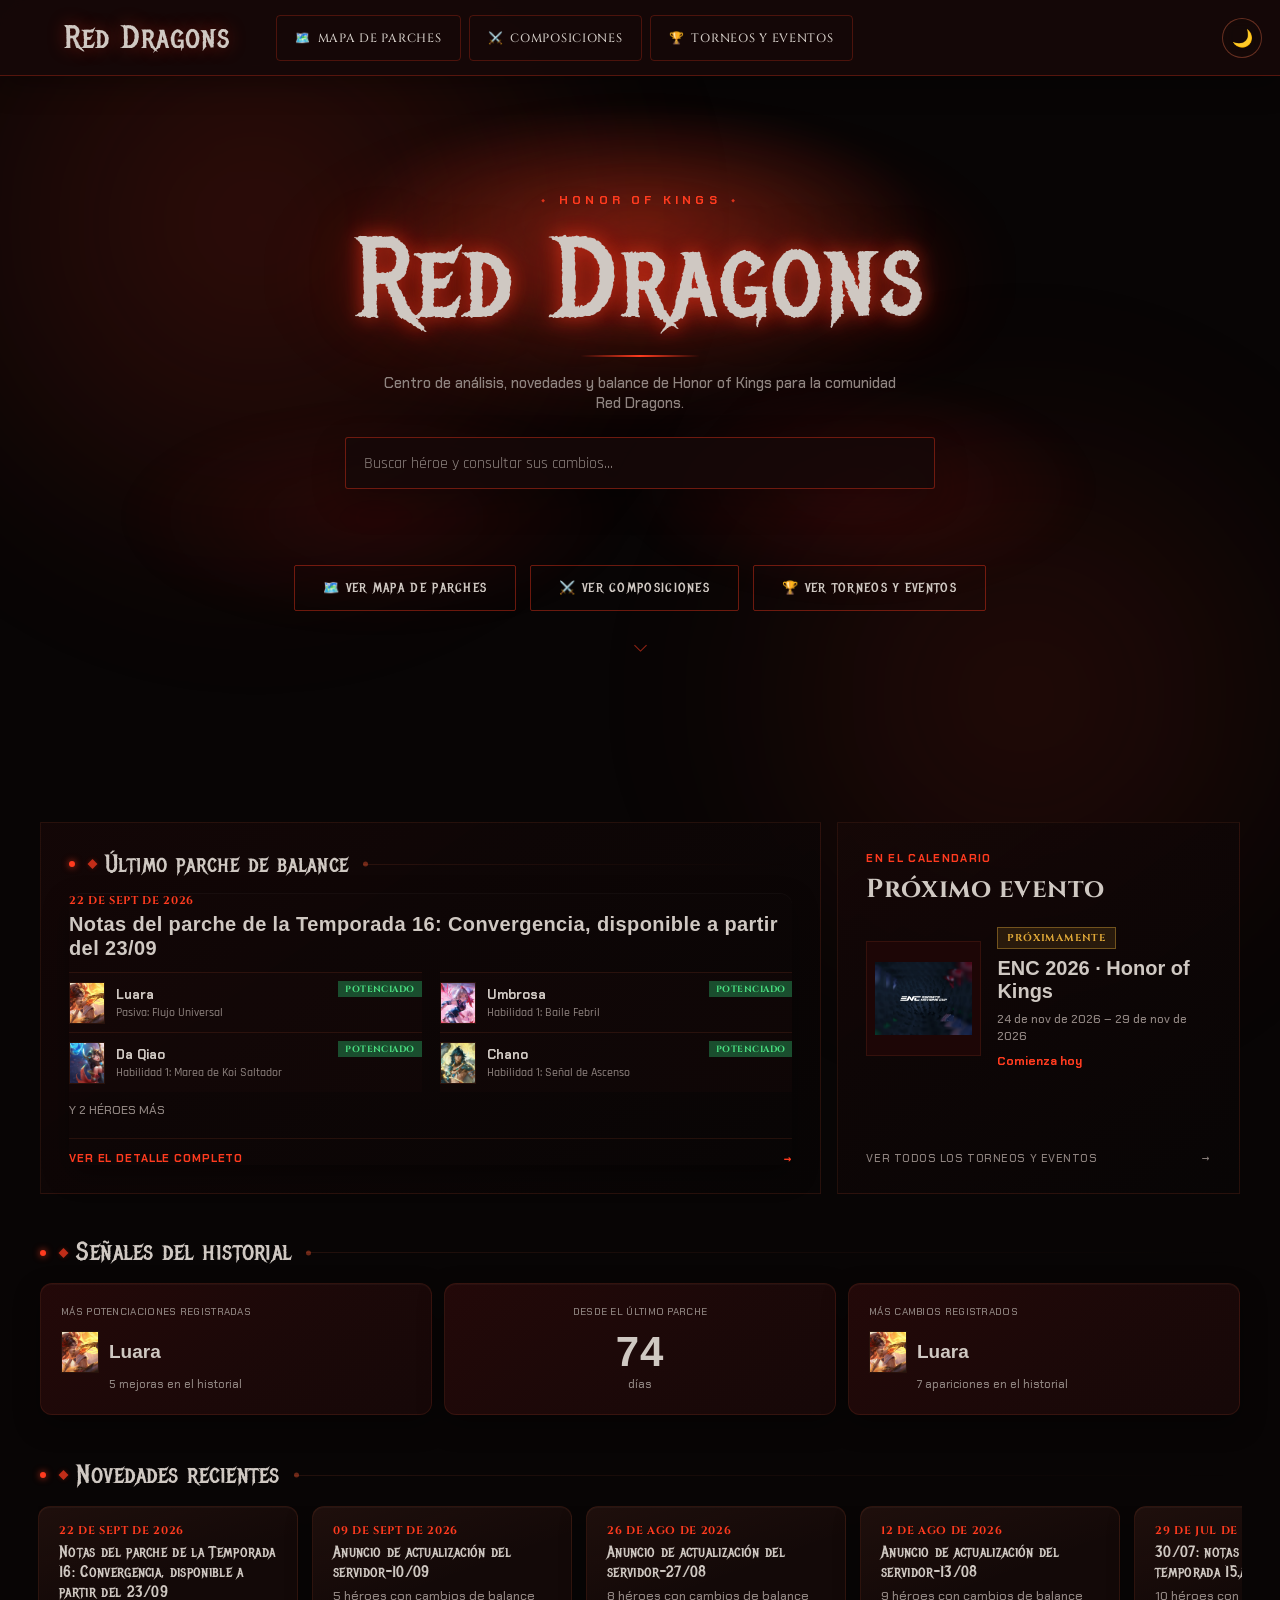
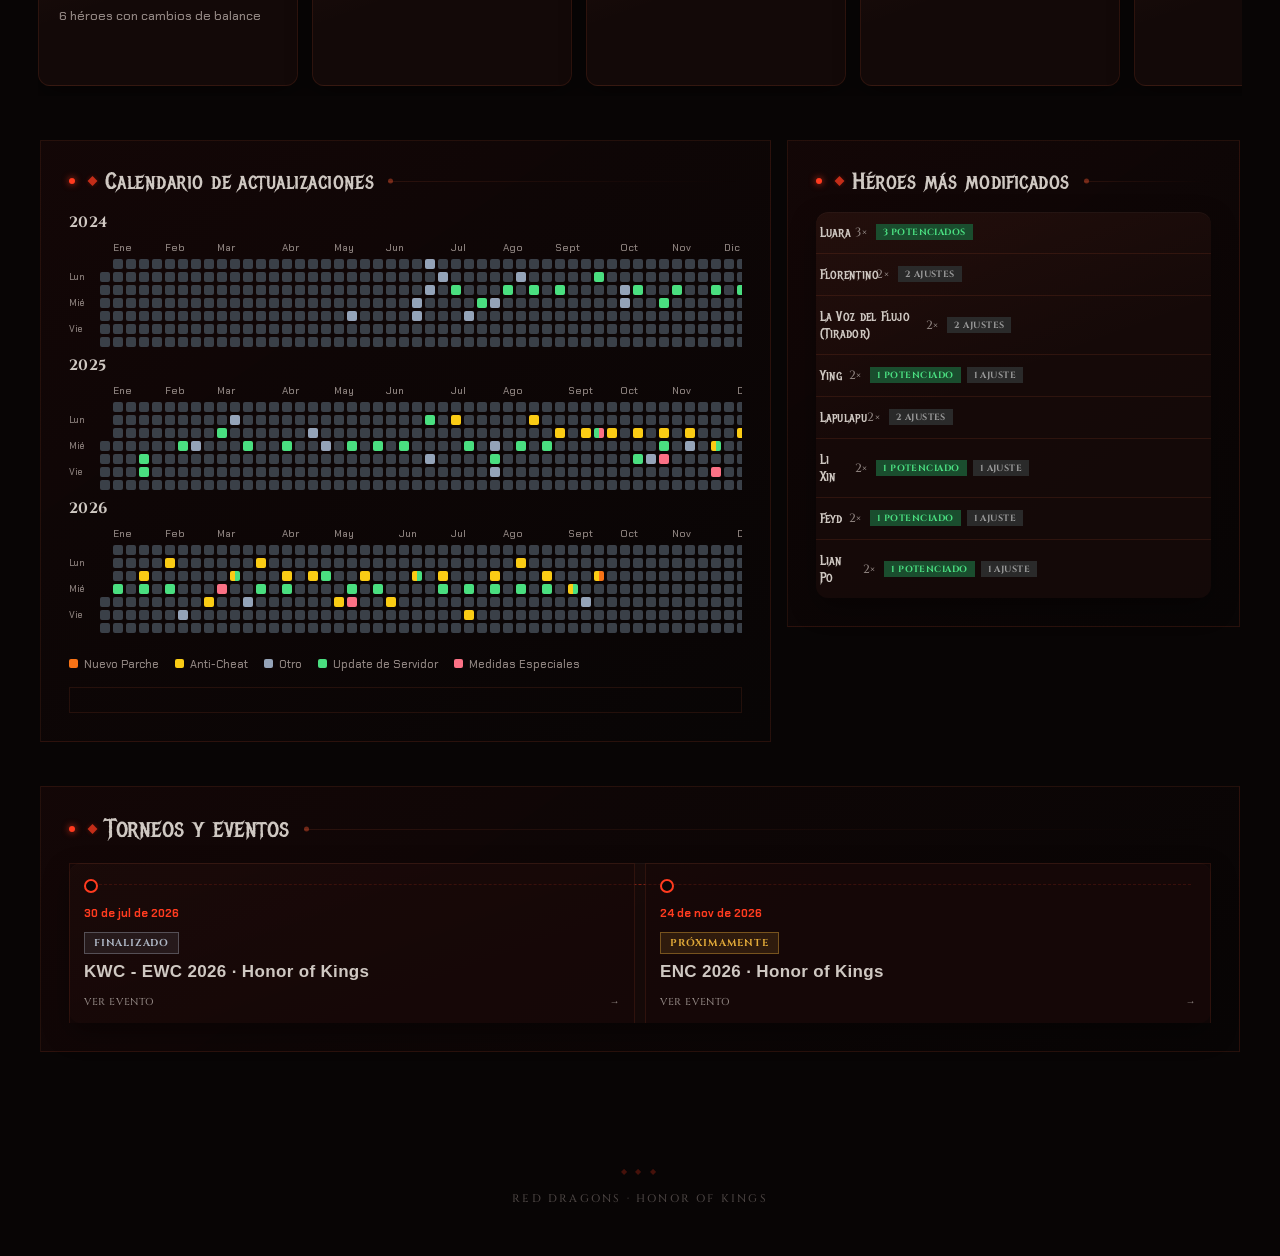
==== commit 2ec24f4e: "feat: refresh homepage dashboard" ====
--- a/index.html
+++ b/index.html
@@ -46,79 +46,74 @@
       <span class="banner-sub" id="banner-sub"></span>
     </a>
 
+    <section id="hero-search-section" class="hero-search" aria-label="Buscar cambios de héroes">
+      <label class="sr-only" for="hero-search-input">Buscar héroe en el historial de cambios</label>
+      <input id="hero-search-input" type="search" placeholder="Buscar héroe y consultar sus cambios..." autocomplete="off" aria-controls="hero-search-results">
+      <div id="hero-search-results" aria-live="polite"></div>
+    </section>
+
     <div class="cta-row">
       <a class="cta-btn" href="htmls/mapa.html">🗺️ Ver mapa de parches</a>
       <a class="cta-btn" href="htmls/composiciones.html">⚔️ Ver composiciones</a>
       <a class="cta-btn" href="htmls/eventos.html">🏆 Ver torneos y eventos</a>
     </div>
 
-    <a class="scroll-cue" href="#pillars" aria-label="Desplazarse al contenido principal"></a>
+    <a class="scroll-cue" href="#home-highlights" aria-label="Desplazarse al contenido principal"></a>
   </div>
 
-  <section id="pillars">
-    <div class="pillars-grid">
-      <div class="pillar">
-        <div class="pillar-icon">ES</div>
-        <div class="pillar-title">Traducción Oficial</div>
-        <p class="pillar-desc">Todo el contenido en español, con la terminología que usa la comunidad de HOK.</p>
+  <section id="home-highlights" class="home-lead-grid" aria-label="Lo más reciente">
+    <div id="latest-summary" class="home-panel home-latest-panel"></div>
+    <aside class="home-panel home-event-panel">
+      <div class="home-panel-heading">
+        <p class="home-kicker">En el calendario</p>
+        <h2>Próximo evento</h2>
       </div>
-      <div class="pillar">
-        <div class="pillar-icon">⚡</div>
-        <div class="pillar-title">Seguimiento en Vivo</div>
-        <p class="pillar-desc">Nuevo parche detectado apenas sale, sin depender de traductores externos.</p>
-      </div>
-      <div class="pillar">
-        <div class="pillar-icon">🗺</div>
-        <div class="pillar-title">Mapa de Cambios de Balance</div>
-        <p class="pillar-desc">Mirá qué héroes cambiaron en cada parche, ubicados en su línea principal.</p>
-      </div>
-    </div>
+      <div id="featured-event" aria-live="polite"></div>
+      <a class="home-text-link" href="htmls/eventos.html">Ver todos los torneos y eventos <span aria-hidden="true">→</span></a>
+    </aside>
   </section>
 
-  <section id="events-section">
+  <section id="home-insights-section">
+    <div class="sec-head">
+      <h2 class="sec-title">Señales del historial</h2>
+      <div class="sec-line"></div>
+    </div>
+    <div class="quick-stats" id="quick-stats" aria-live="polite"></div>
+  </section>
+
+  <section id="news-section">
+    <div class="sec-head">
+      <h2 class="sec-title">Novedades recientes</h2>
+      <div class="sec-line"></div>
+    </div>
+    <ul class="news-list" id="news-list"></ul>
+  </section>
+
+  <div class="home-discovery-grid">
+    <section id="updates-calendar-section" class="home-panel home-calendar-panel">
+      <div class="sec-head">
+        <h2 class="sec-title">Calendario de actualizaciones</h2>
+        <div class="sec-line"></div>
+      </div>
+      <div id="updates-calendar" aria-live="polite"></div>
+    </section>
+
+    <section id="top-heroes-section" class="home-panel home-ranking-panel">
+      <div class="sec-head">
+        <h2 class="sec-title">Héroes más modificados</h2>
+        <div class="sec-line"></div>
+      </div>
+      <ul id="top-heroes-list"></ul>
+    </section>
+  </div>
+
+  <section id="events-section" class="home-panel home-events-panel">
     <div class="sec-head">
       <h2 class="sec-title">Torneos y eventos</h2>
       <div class="sec-line"></div>
     </div>
     <ul class="events-teaser-list" id="events-teaser-list"></ul>
   </section>
-
-  <div class="sec-head">
-    <h2 class="sec-title">El juego en números</h2>
-    <div class="sec-line"></div>
-  </div>
-  <div class="quick-stats" id="quick-stats"></div>
-
-  <section id="updates-calendar-section">
-    <div class="sec-head">
-      <h2 class="sec-title">Calendario de actualizaciones</h2>
-      <div class="sec-line"></div>
-    </div>
-    <div id="updates-calendar" aria-live="polite"></div>
-  </section>
-
-  <div id="latest-summary"></div>
-
-  <div class="sec-head">
-    <h2 class="sec-title">Héroes ajustados recientemente</h2>
-    <div class="sec-line"></div>
-  </div>
-  <ul id="top-heroes-list"></ul>
-
-  <section id="hero-search-section">
-    <div class="sec-head">
-      <h2 class="sec-title">Buscar héroe</h2>
-      <div class="sec-line"></div>
-    </div>
-    <input id="hero-search-input" type="text" placeholder="Escribí el nombre de un héroe (ej: Devara)...">
-    <div id="hero-search-results"></div>
-  </section>
-
-  <div class="sec-head">
-    <h2 class="sec-title">Últimas novedades</h2>
-    <div class="sec-line"></div>
-  </div>
-  <ul class="news-list" id="news-list"></ul>
 
 </main>
 
--- a/assets/css/theme.css
+++ b/assets/css/theme.css
@@ -548,6 +548,18 @@
   background:rgba(255,255,255,.75);
   border-color:rgba(180,80,40,.3);
 }
+[data-theme="light"] .zone-pin{
+  background:rgba(255,255,255,.82);
+  border-color:rgba(120,70,48,.24);
+  color:var(--steel);
+  box-shadow:0 8px 18px -12px rgba(120,60,30,.18);
+}
+[data-theme="light"] .zone-pin .zone-label{
+  color:var(--steel);
+}
+[data-theme="light"] .zone-stem{
+  background:linear-gradient(var(--zc, var(--gold)), transparent);
+}
 html[data-theme="light"] .chip-more{
   background:rgba(255,255,255,.82);
   color:var(--steel);
--- a/assets/css/home.css
+++ b/assets/css/home.css
@@ -1,855 +1,1177 @@
-/* ===== Root / Base ===== */
-:root{
-  --bg:        var(--void, #080505);
-  --bg-2:      var(--void-2, #0d0706);
-  --panel:     var(--ember-black, #160808);
-  --panel-line:var(--line, rgba(255,110,70,.11));
-  --ink:       var(--steel, #cfc8c2);
-  --ink-muted: var(--steel-dim, #8f8480);
-  --accent:    var(--flame, #ff3b1f);
-  --accent-2:  var(--blood, #7a0d0d);
-  --accent-3:  var(--crimson, #c41414);
-}
-
-*{ margin:0; padding:0; box-sizing:border-box; }
-
-@media (prefers-reduced-motion: reduce){
-  *{ animation-duration:.001ms !important; animation-iteration-count:1 !important; transition-duration:.001ms !important; }
-}
-
-body{ background:var(--bg); overflow-x:hidden; }
-
-main{
-  width:min(100%, 1280px);
-  max-width:1280px;
-  margin:0 auto;
-  padding: clamp(30px,6vw,60px) clamp(20px,6vw,40px);
-  box-sizing:border-box;
-}
-
-/* ===== Hero ===== */
-.hero{
-  position:relative;
-  text-align:center;
-  margin:0 auto 12px;
-  width:min(100%, 1420px);
-  max-width:100%;
-  min-height:min(82vh,820px);
-  display:flex;
-  flex-direction:column;
-  align-items:center;
-  justify-content:center;
-  padding:clamp(72px,12vw,140px) 10px clamp(48px,9vw,100px);
-  overflow:visible;
-  isolation:isolate;
-  background:transparent;
-  box-sizing:border-box;
-}
-.hero > :not(.ember-field){
-  position:relative;
-  top:-28px;
-}
-.hero .scroll-cue{
-  margin-top:30px;
-}
-.hero::before{
-  content:"";
-  position:absolute;
-  inset:0;
-  z-index:-2;
-  background:
-    radial-gradient(42% 28% at 50% 22%, color-mix(in srgb, var(--accent) 30%, transparent) 0%, transparent 58%),
-    radial-gradient(32% 24% at 68% 58%, color-mix(in srgb, var(--accent-3) 18%, transparent) 0%, transparent 62%),
-    radial-gradient(34% 24% at 28% 62%, color-mix(in srgb, var(--accent-2) 20%, transparent) 0%, transparent 62%);
-  filter:blur(10px);
-  animation:emberBreathe 7s ease-in-out infinite;
-  pointer-events:none;
-}
-.hero::after{
-  content:"";
-  position:absolute;
-  left:50%;
-  top:10%;
-  width:min(100%, 760px);
-  height:min(30vw, 280px);
-  transform:translateX(-50%);
-  z-index:-3;
-  background:radial-gradient(ellipse at center, color-mix(in srgb, var(--accent) 32%, transparent), transparent 68%);
-  filter:blur(42px);
-  opacity:.9;
-  pointer-events:none;
-}
-@keyframes emberBreathe{
-  0%,100%{ opacity:.7; transform:scale(1); }
-  50%{ opacity:1; transform:scale(1.06); }
-}
-.ember-field{
-  position:absolute;
-  inset:0;
-  z-index:-1;
-  pointer-events:none;
-  overflow:hidden;
-  width:100%;
-}
-.ember-field i{
-  position:absolute;
-  bottom:-10px;
-  width:3px;
-  height:3px;
-  border-radius:50%;
-  background:var(--accent);
-  box-shadow:0 0 6px 1px color-mix(in srgb, var(--accent) 70%, transparent);
-  opacity:0;
-  animation:emberRise 6.5s ease-in infinite;
-}
-.ember-field i:nth-child(1){ left:8%;  animation-delay:.2s; }
-.ember-field i:nth-child(2){ left:22%; animation-delay:1.8s; }
-.ember-field i:nth-child(3){ left:38%; animation-delay:.9s; }
-.ember-field i:nth-child(4){ left:54%; animation-delay:3.1s; }
-.ember-field i:nth-child(5){ left:68%; animation-delay:2.3s; }
-.ember-field i:nth-child(6){ left:81%; animation-delay:4s; }
-.ember-field i:nth-child(7){ left:92%; animation-delay:1.1s; }
-@keyframes emberRise{
-  0%{ transform:translateY(0) scale(.8); opacity:0; }
-  12%{ opacity:.9; }
-  100%{ transform:translateY(-180px) scale(1.1); opacity:0; }
-}
-
-.eyebrow{
-  font-weight:700;
-  letter-spacing:.35em;
-  font-size:12px;
-  color:var(--accent);
-  text-transform:uppercase;
-  opacity:0;
-  animation:heroIn .7s ease forwards;
-}
-.hero-title{
-  font-size:clamp(56px,11vw,112px);
-  color:var(--ink);
-  margin-top:10px;
-  text-shadow:
-    0 0 18px color-mix(in srgb, var(--accent) 50%, transparent),
-    0 0 32px color-mix(in srgb, var(--accent) 30%, transparent),
-    0 0 52px color-mix(in srgb, var(--accent-3) 28%, transparent);
-  opacity:0;
-  animation:heroIn .7s ease .1s forwards;
-}
-.hero-underline{
-  width:120px;
-  height:2px;
-  margin:14px auto 0;
-  background:linear-gradient(90deg, transparent, var(--accent), transparent);
-  opacity:0;
-  animation:heroIn .7s ease .22s forwards, underlinePulse 3.4s ease-in-out .9s infinite;
-}
-@keyframes underlinePulse{
-  0%,100%{ transform:scaleX(1); opacity:.9; }
-  50%{ transform:scaleX(1.6); opacity:.5; }
-}
-.hero-sub{
-  color:var(--ink-muted);
-  font-size:15px;
-  margin-top:16px;
-  max-width:520px;
-  margin-left:auto;
-  margin-right:auto;
-  opacity:0;
-  animation:heroIn .7s ease .3s forwards;
-}
-@keyframes heroIn{
-  from{ opacity:0; transform:translateY(10px); }
-  to{ opacity:1; transform:translateY(0); }
-}
-
-/* ===== Banner ===== */
-#banner{
-  display:none;
-  background:linear-gradient(135deg,var(--accent),var(--accent-2));
-  color:#0a0505;
-  padding:18px 22px;
-  margin-top:26px;
-  margin-bottom:30px;
-  text-decoration:none;
-  font-weight:700;
-  font-size:13px;
-  letter-spacing:.06em;
-  text-transform:uppercase;
-  border-radius:2px;
-  transition:transform .2s ease;
-}
-#banner:hover{ transform:translateY(-2px); }
-#banner.show{ display:block; }
-#banner .banner-sub{
-  display:block;
-  font-family:'Rajdhani',sans-serif;
-  text-transform:none;
-  letter-spacing:normal;
-  font-weight:600;
-  font-size:13px;
-  margin-top:4px;
-  opacity:.85;
-}
-
-/* ===== CTA ===== */
-.cta-row{
-  display:flex;
-  justify-content:center;
-  gap:14px;
-  flex-wrap:wrap;
-  margin-top:26px;
-  opacity:0;
-  animation:heroIn .7s ease .4s forwards;
-}
-.cta-btn{
-  display:inline-flex;
-  align-items:center;
-  gap:10px;
-  background:transparent;
-  border:1px solid color-mix(in srgb, var(--accent) 40%, transparent);
-  color:var(--ink);
-  font-size:13px;
-  letter-spacing:.1em;
-  text-transform:uppercase;
-  text-decoration:none;
-  padding:14px 28px;
-  border-radius:2px;
-  transition:border-color .2s ease, color .2s ease, background .2s ease, transform .2s ease;
-}
-.cta-btn:hover{
-  border-color:var(--accent);
-  color:var(--accent);
-  background:color-mix(in srgb, var(--accent) 6%, transparent);
-  transform:translateY(-2px);
-}
-
-html{
-  scroll-behavior:smooth;
-}
-
-/* ===== Scroll navigation ===== */
-.scroll-nav{
-  position:fixed;
-  left:0;
-  right:0;
-  top:0;
-  z-index:19;
-  display:flex;
-  align-items:center;
-  gap:8px;
-  width:100%;
-  max-width:100vw;
-  min-height:76px;
-  padding:12px clamp(20px,5vw,64px);
-  padding-right:90px;
-  border-bottom:1px solid color-mix(in srgb, var(--accent) 28%, transparent);
-  background:color-mix(in srgb, var(--panel) 94%, transparent);
-  box-shadow:0 10px 28px rgba(0,0,0,.3);
-  backdrop-filter:blur(12px);
-  -webkit-backdrop-filter:blur(12px);
-  opacity:0;
-  visibility:hidden;
-  transform:translateY(-12px);
-  transition:opacity .25s ease, visibility .25s ease, transform .25s ease;
-  box-sizing:border-box;
-}
-.scroll-brand{
-  margin-right:clamp(16px,3vw,42px);
-  color:var(--ink);
-  font-size:clamp(22px,3vw,32px);
-  letter-spacing:.03em;
-  line-height:1;
-  text-decoration:none;
-  text-shadow:0 0 18px color-mix(in srgb, var(--accent) 38%, transparent);
-  white-space:nowrap;
-}
-.scroll-nav.is-visible{
-  opacity:1;
-  visibility:visible;
-  transform:translateY(0);
-}
-.scroll-nav-btn{
-  display:inline-flex;
-  align-items:center;
-  gap:7px;
-  min-width:0;
-  min-height:46px;
-  padding:10px 18px;
-  border:1px solid color-mix(in srgb, var(--accent) 24%, transparent);
-  border-radius:4px;
-  color:var(--ink);
-  font-family:'Cinzel',serif;
-  font-size:12px;
-  letter-spacing:.06em;
-  text-decoration:none;
-  text-transform:uppercase;
-  white-space:nowrap;
-  transition:color .2s ease, border-color .2s ease, background .2s ease;
-}
-.scroll-nav-btn:hover{
-  color:var(--accent);
-  border-color:color-mix(in srgb, var(--accent) 38%, transparent);
-  background:color-mix(in srgb, var(--accent) 7%, transparent);
-}
-
-.scroll-cue{
-  display:block;
-  width:9px;
-  height:9px;
-  margin:34px auto 0;
-  border-right:1px solid var(--accent);
-  border-bottom:1px solid var(--accent);
-  transform:rotate(45deg);
-  opacity:.6;
-  animation:cueBounce 2.2s ease-in-out infinite;
-  cursor:pointer;
-}
-@keyframes cueBounce{
-  0%,100%{ transform:rotate(45deg) translate(0,0); opacity:.35; }
-  50%{ transform:rotate(45deg) translate(4px,4px); opacity:.75; }
-}
-
-/* ===== Features ===== */
-#pillars{
-  margin:clamp(40px,7vw,56px) 0 clamp(36px,6vw,50px);
-  scroll-margin-top:112px;
-}
-.pillars-grid{
-  display:grid;
-  grid-template-columns:repeat(3,1fr);
-  gap:1px;
-  background:var(--panel-line);
-  border:1px solid var(--panel-line);
-}
-.pillar{
-  background:var(--bg);
-  padding:clamp(20px,4vw,26px) clamp(16px,3vw,22px);
-  text-align:center;
-  transition:background .25s ease;
-}
-.pillar:hover{ background:color-mix(in srgb, var(--accent) 4.5%, transparent); }
-.pillar-icon{
-  width:34px;
-  height:34px;
-  margin:0 auto 14px;
-  border:1px solid color-mix(in srgb, var(--accent) 40%, transparent);
-  border-radius:50%;
-  display:flex;
-  align-items:center;
-  justify-content:center;
-  color:var(--accent);
-  font-family:'Cinzel',serif;
-  font-size:14px;
-}
-.pillar-title{
-  font-family:'Cinzel',serif;
-  font-weight:700;
-  font-size:13.5px;
-  letter-spacing:.06em;
-  text-transform:uppercase;
-  color:var(--ink);
-  margin-bottom:8px;
-}
-.pillar-desc{
-  font-size:13px;
-  line-height:1.55;
-  color:var(--ink-muted);
-}
-@media (max-width:640px){
-  .pillars-grid{ grid-template-columns:1fr; }
-}
-
-@media (max-width:768px){
-  main{
-    width:100%;
-    max-width:none;
-    padding:clamp(24px,6vw,42px) clamp(14px,5vw,28px);
-  }
-  .hero{
-    min-height:min(70vh,640px);
-    padding-top:clamp(52px,10vw,92px);
-    overflow:hidden;
-  }
-  .hero > :not(.ember-field){ top:-20px; }
-  .hero::before{ top:0; }
-  .ember-field{ top:0; }
-  .hero-title{ font-size:clamp(48px,14vw,82px); }
-  .hero-sub{ max-width:38rem; }
-  .events-teaser-item{ align-items:flex-start; flex-direction:column; }
-  .events-teaser-cta{ align-self:flex-end; }
-  .hero-rank-item{ align-items:flex-start; flex-wrap:wrap; }
-  .hero-rank-name{ min-width:0; flex:1 1 140px; }
-  .hero-rank-tags{ flex-basis:100%; order:3; }
-  .hero-rank-count{ margin-left:auto; }
-}
-
-@media (max-width:480px){
-  .hero{ min-height:clamp(520px,78vh,640px); padding-inline:4px; }
-  .hero-title{ font-size:clamp(42px,14vw,64px); }
-  .hero-sub{ font-size:14px; }
-  .cta-row{ width:100%; gap:10px; }
-  .cta-btn{ width:100%; min-height:44px; padding-inline:16px; }
-  .scroll-brand{ max-width:92px; overflow:hidden; text-overflow:ellipsis; }
-  .scroll-nav-btn{ font-size:8px; }
-  .news-list{ margin-inline:0; }
-  .news-list > li{ width:min(84vw,260px); }
-}
-
-@media (max-width:900px) and (max-height:500px){
-  .scroll-nav{
-    min-height:64px;
-    padding:8px 14px;
-    padding-right:64px;
-  }
-  .hero{
-    min-height:0;
-    padding-top:28px;
-    padding-bottom:24px;
-  }
-  .hero > :not(.ember-field){ top:-12px; }
-  .eyebrow{ font-size:10px; }
-  .hero-title{ font-size:clamp(42px,9vw,76px); margin-top:6px; }
-  .hero-underline{ margin-top:8px; }
-  .hero-sub{ font-size:13px; margin-top:10px; }
-  #banner{ margin-top:14px; margin-bottom:14px; padding:12px 16px; }
-  #banner .banner-sub{ font-size:11px; }
-  .cta-row{ margin-top:14px; gap:8px; }
-  .cta-btn{ min-height:38px; padding:9px 16px; font-size:11px; }
-  .news-list{
-    max-width:100%;
-  }
-}
-
-/* ===== Section Header ===== */
-.sec-head{
-  display:flex;
-  align-items:center;
-  gap:14px;
-  margin-bottom:22px;
-}
-.sec-head::before{
-  content:"";
-  width:6px;
-  height:6px;
-  border-radius:50%;
-  background:var(--accent);
-  box-shadow:0 0 6px 1px color-mix(in srgb, var(--accent) 50%, transparent);
-  align-self:center;
-  flex-shrink:0;
-}
-.sec-title{
-  font-size:clamp(20px,3vw,26px);
-  color:var(--ink);
-}
-.sec-line{
-  flex:1;
-  height:1px;
-  background:linear-gradient(90deg,var(--panel-line),transparent);
-}
-
-#status{
-  color:var(--ink-muted);
-  font-size:13px;
-  margin-bottom:20px;
-}
-
-/* ===== News ===== */
-.news-list{
-  list-style:none;
-  display:flex;
-  gap:14px;
-  overflow-x:auto;
-  scroll-snap-type:x proximity;
-  padding-bottom:10px;
-  margin:0 -2px;
-  scrollbar-width:thin;
-  scrollbar-color:color-mix(in srgb, var(--accent) 40%, transparent) transparent;
-}
-.news-list::-webkit-scrollbar{ height:6px; }
-.news-list::-webkit-scrollbar-thumb{ background:color-mix(in srgb, var(--accent) 35%, transparent); border-radius:100px; }
-.news-list > li{
-  flex:0 0 auto;
-  display:flex;
-  width:min(78vw,260px);
-  scroll-snap-align:start;
-}
-.news-card{
-  display:flex;
-  flex-direction:column;
-  width:100%;
-  height:100%;
-  min-height:180px;
-  text-decoration:none;
-  border:1px solid var(--panel-line);
-  padding:16px 20px;
-  transition:background .2s ease, border-color .2s ease, transform .2s ease;
-}
-.news-card:hover{
-  background:color-mix(in srgb, var(--accent) 5%, transparent);
-  border-color:color-mix(in srgb, var(--accent) 40%, transparent);
-  transform:translateY(-3px);
-}
-.news-date{
-  font-family:'Cinzel',serif;
-  font-weight:700;
-  font-size:11px;
-  letter-spacing:.06em;
-  color:var(--accent);
-  text-transform:uppercase;
-}
-.news-title{
-  font-size:16px;
-  color:var(--ink);
-  margin-top:4px;
-}
-.news-meta{
-  color:var(--ink-muted);
-  font-size:12.5px;
-  margin-top:6px;
-}
-
-/* ===== Events ===== */
-#events-section{ margin-bottom:50px; }
-.events-teaser-list{
-  list-style:none;
-  border:1px solid var(--panel-line);
-}
-.events-teaser-item{
-  display:flex;
-  justify-content:space-between;
-  align-items:center;
-  gap:16px;
-  min-height:78px;
-  padding:16px 20px;
-  border-bottom:1px solid var(--panel-line);
-  text-decoration:none;
-  transition:background .2s ease;
-}
-.events-teaser-item:last-child{ border-bottom:none; }
-.events-teaser-item:hover{ background:color-mix(in srgb, var(--accent) 5%, transparent); }
-.events-teaser-main{ display:flex; align-items:center; gap:12px; min-width:0; }
-.events-teaser-title{
-  font-size:15px;
-  color:var(--ink);
-}
-.event-status-badge{
-  display:inline-block;
-  font-family:'Cinzel',serif;
-  font-size:10px;
-  font-weight:700;
-  letter-spacing:.08em;
-  padding:3px 9px;
-  text-transform:uppercase;
-  white-space:nowrap;
-}
-.event-status-badge.live{
-  background:color-mix(in srgb, var(--accent) 15%, transparent);
-  color:var(--accent);
-  border:1px solid color-mix(in srgb, var(--accent) 40%, transparent);
-  display:inline-flex; align-items:center; gap:5px;
-}
-.event-status-badge.upcoming{
-  background:rgba(224,168,56,.12);
-  color:#e0a838;
-  border:1px solid rgba(224,168,56,.4);
-}
-.event-status-badge.finished{
-  background:rgba(120,128,142,.14);
-  color:#aeb6c4;
-  border:1px solid rgba(174,182,196,.35);
-}
-.events-teaser-cta{
-  font-family:'Cinzel',serif;
-  font-size:11px;
-  letter-spacing:.06em;
-  color:var(--ink-muted);
-  text-transform:uppercase;
-  white-space:nowrap;
-}
-
-/* ===== Quick Stats ===== */
-.quick-stats{
-  display:grid;
-  grid-template-columns:repeat(auto-fit,minmax(130px,1fr));
-  gap:12px;
-  margin-bottom:50px;
-}
-.stat-box{
-  display:flex;
-  flex-direction:column;
-  align-items:center;
-  gap:4px;
-  border:1px solid var(--panel-line);
-  padding:18px 10px;
-  text-align:center;
-  transition:border-color .2s ease;
-}
-.stat-box:hover{ border-color:color-mix(in srgb, var(--accent) 40%, transparent); }
-.stat-num{
-  font-size:clamp(24px,4vw,32px);
-  color:var(--accent);
-}
-.stat-label{
-  font-size:11px;
-  letter-spacing:.03em;
-  color:var(--ink-muted);
-  text-transform:uppercase;
-}
-
-/* ===== Updates Calendar ===== */
-#updates-calendar-section{ margin-bottom:50px; --calendar-empty:#3a4048; }
-.calendar-year{position:relative;overflow-x:auto;padding-bottom:8px;}
-.calendar-year h3{color:var(--ink);font-family:'Cinzel',serif;font-size:15px;margin:0 0 8px;}
-.calendar-month-labels{
-  display:grid;
-  grid-template-columns:repeat(53, 10px);
-  column-gap:3px;
-  min-width:720px;
-  margin-left:31px;
-  height:18px;
-  color:var(--ink-muted);
-  font-size:10px;
-  text-transform:capitalize;
-}
-.calendar-month-labels span{white-space:nowrap;}
-.calendar-weekday-labels{
-  position:absolute;
-  display:grid;
-  grid-template-rows:repeat(7,10px);
-  gap:3px;
-  color:var(--ink-muted);
-  font-size:9px;
-  line-height:10px;
-}
-.calendar-weekday-labels span:nth-child(odd){visibility:hidden;}
-.updates-calendar-graph{display:flex;gap:3px;min-width:720px;margin-left:31px;}
-.update-week{display:grid;grid-template-rows:repeat(7,10px);gap:3px;}
-.update-day{
-  width:10px;
-  height:10px;
-  padding:0;
-  border:0;
-  border-radius:2px;
-  background:transparent;
-  cursor:pointer;
-}
-.update-day span{display:block;width:10px;height:10px;border-radius:2px;background:var(--day-color);}
-.update-day:not(:disabled):hover span,
-.update-day:not(:disabled):focus-visible span{outline:1px solid var(--ink);outline-offset:1px;}
-.update-day.is-outside-year span{visibility:hidden;}
-.calendar-legend{
-  display:flex;
-  flex-wrap:wrap;
-  gap:10px 16px;
-  margin-top:16px;
-}
-.calendar-legend-item{
-  display:inline-flex;
-  align-items:center;
-  gap:6px;
-  color:var(--ink-muted);
-  font-size:11px;
-}
-.calendar-legend-dot{
-  width:9px;
-  height:9px;
-  border-radius:2px;
-  background:var(--legend-color);
-}
-.calendar-selection{
-  display:flex;
-  align-items:center;
-  gap:12px;
-  margin-top:16px;
-  border:1px solid var(--panel-line);
-  padding:12px 14px;
-  color:var(--ink-muted);
-  font-size:13px;
-}
-.calendar-selection select{
-  min-width:0;
-  max-width:100%;
-  background:var(--panel);
-  border:1px solid var(--panel-line);
-  color:var(--ink);
-  padding:8px 10px;
-  font:inherit;
-}
-
-/* ===== Hero Ranking ===== */
-#top-heroes-list{
-  list-style:none;
-  border:1px solid var(--panel-line);
-  margin-bottom:50px;
-}
-.hero-rank-item{
-  display:flex;
-  align-items:center;
-  gap:14px;
-  padding:13px 20px;
-  border-bottom:1px solid var(--panel-line);
-  background:var(--row-surface-strong);
-  cursor:pointer;
-  transition:background .2s ease;
-}
-.hero-rank-item:last-child{ border-bottom:none; }
-.hero-rank-item:hover{ background:color-mix(in srgb, var(--accent) 5%, transparent); }
-.hero-rank-name{
-  font-size:15px;
-  color:var(--ink);
-  min-width:110px;
-}
-.hero-rank-tags{ flex:1; display:flex; gap:6px; flex-wrap:wrap; }
-.hero-rank-count{ font-family:'Cinzel',serif; font-size:12px; color:var(--ink-muted); }
-
-.mini-badge{
-  display:inline-block;
-  font-family:'Cinzel',serif;
-  font-size:9px;
-  font-weight:700;
-  letter-spacing:.05em;
-  padding:2px 7px;
-  text-transform:uppercase;
-  white-space:nowrap;
-}
-.mini-badge.buff{ background:#1a4d2e; color:#4ade80; }
-.mini-badge.nerf{ background:#4d1a1a; color:#f87171; }
-.mini-badge.adjusted{ background:#2a2a2a; color:#999; }
-
-/* ===== Hero Search ===== */
-#hero-search-input{
-  width:100%;
-  background:var(--panel);
-  border:1px solid var(--panel-line);
-  color:var(--ink);
-  font-family:'Rajdhani',sans-serif;
-  font-size:15px;
-  padding:12px 16px;
-  margin-bottom:16px;
-  transition:border-color .2s ease;
-}
-#hero-search-input:focus{ outline:none; border-color:color-mix(in srgb, var(--accent) 50%, transparent); }
-#hero-search-input::placeholder{ color:var(--ink-muted); }
-.hero-search-heading{
-  font-family:'Cinzel',serif;
-  font-size:13px;
-  letter-spacing:.05em;
-  color:var(--ink);
-  margin-bottom:10px;
-  text-transform:uppercase;
-}
-.empty-row{ color:var(--ink-muted); font-size:13px; padding:10px 0; }
-#hero-search-section{ margin-bottom:50px; }
-
-/* ===== Latest Summary ===== */
-#latest-summary{ margin-bottom:50px; }
-.latest-card{
-  display:flex;
-  flex-direction:column;
-  min-height:170px;
-  text-decoration:none;
-  border:1px solid var(--panel-line);
-  padding:20px 22px;
-  transition:background .2s ease, border-color .2s ease;
-}
-.latest-card:hover{ background:color-mix(in srgb, var(--accent) 5%, transparent); border-color:color-mix(in srgb, var(--accent) 40%, transparent); }
-.summary-row{ font-size:13.5px; color:var(--ink-muted); margin-top:8px; }
-.summary-hero-list{
-  list-style:none;
-  display:grid;
-  gap:6px;
-  margin-top:12px;
-}
-.summary-hero-row{
-  display:flex;
-  align-items:center;
-  justify-content:space-between;
-  gap:12px;
-  padding-top:6px;
-  border-top:1px solid var(--panel-line);
-  background:var(--row-surface);
-  font-size:13.5px;
-  color:var(--ink-muted);
-}
-.summary-hero-row .patch-copy{ flex:1; }
-.summary-hero-name{ color:var(--ink); }
-.patch-copy{
-  display:flex;
-  flex-direction:column;
-  min-width:0;
-}
-.patch-summary{
-  overflow:hidden;
-  color:var(--ink-muted);
-  font-family:'Rajdhani',sans-serif;
-  font-size:12px;
-  line-height:1.25;
-  text-overflow:ellipsis;
-  white-space:nowrap;
-}
-#hero-search-results .patch-list{
-  list-style:none;
-  padding:0;
-  margin:0;
-}
-#hero-search-results .patch-item{
-  display:flex;
-  align-items:center;
-  gap:10px;
-  padding:10px 16px;
-  border-bottom:1px solid var(--panel-line);
-  background:var(--row-surface);
-  cursor:pointer;
-}
-#hero-search-results .patch-item::before{
-  content:"";
-  width:6px;
-  height:6px;
-  flex:0 0 6px;
-  border-radius:50%;
-  background:var(--accent);
-  box-shadow:0 0 6px 1px color-mix(in srgb, var(--accent) 45%, transparent);
-}
-#hero-search-results .patch-main{
-  display:flex;
-  align-items:center;
-  gap:8px;
-  flex:1;
-  min-width:0;
-}
-#hero-search-results .patch-date{ flex-shrink:0; }
-
-/* ===== Footer ===== */
-footer{
-  text-align:center;
-  padding:30px 20px 50px;
-  font-family:'Cinzel',serif;
-  font-size:11px;
-  letter-spacing:.2em;
-  color:var(--ink-muted);
-  opacity:.5;
-  text-transform:uppercase;
-}
-
-@media (max-width:640px){
-  .scroll-nav{
-    min-height:66px;
-    padding:9px 10px;
-    padding-right:56px;
-    justify-content:space-between;
-    gap:3px;
-  }
-  .scroll-brand{
-    margin-right:4px;
-    font-size:20px;
-  }
-  .scroll-nav-btn{
-    flex:1;
-    justify-content:center;
-    min-height:42px;
-    padding:7px 4px;
-    font-size:9px;
-    letter-spacing:.02em;
-  }
-  .scroll-nav-btn span{ overflow:hidden; text-overflow:ellipsis; }
+/* ===== Root / Base ===== */
+:root{
+  --bg:        var(--void, #080505);
+  --bg-2:      var(--void-2, #0d0706);
+  --panel:     var(--ember-black, #160808);
+  --panel-line:var(--line, rgba(255,110,70,.11));
+  --ink:       var(--steel, #cfc8c2);
+  --ink-muted: var(--steel-dim, #8f8480);
+  --accent:    var(--flame, #ff3b1f);
+  --accent-2:  var(--blood, #7a0d0d);
+  --accent-3:  var(--crimson, #c41414);
+}
+
+*{ margin:0; padding:0; box-sizing:border-box; }
+
+@media (prefers-reduced-motion: reduce){
+  *{ animation-duration:.001ms !important; animation-iteration-count:1 !important; transition-duration:.001ms !important; }
+}
+
+body{ background:var(--bg); overflow-x:hidden; }
+
+main{
+  width:min(100%, 1280px);
+  max-width:1280px;
+  margin:0 auto;
+  padding: clamp(30px,6vw,60px) clamp(20px,6vw,40px);
+  box-sizing:border-box;
+}
+
+/* ===== Hero ===== */
+.hero{
+  position:relative;
+  text-align:center;
+  margin:0 auto 12px;
+  width:min(100%, 1420px);
+  max-width:100%;
+  min-height:min(82vh,820px);
+  display:flex;
+  flex-direction:column;
+  align-items:center;
+  justify-content:center;
+  padding:clamp(72px,12vw,140px) 10px clamp(48px,9vw,100px);
+  overflow:visible;
+  isolation:isolate;
+  background:transparent;
+  box-sizing:border-box;
+}
+.hero > :not(.ember-field){
+  position:relative;
+  top:-28px;
+}
+.hero .scroll-cue{
+  margin-top:30px;
+}
+.hero::before{
+  content:"";
+  position:absolute;
+  inset:0;
+  z-index:-2;
+  background:
+    radial-gradient(42% 28% at 50% 22%, color-mix(in srgb, var(--accent) 30%, transparent) 0%, transparent 58%),
+    radial-gradient(32% 24% at 68% 58%, color-mix(in srgb, var(--accent-3) 18%, transparent) 0%, transparent 62%),
+    radial-gradient(34% 24% at 28% 62%, color-mix(in srgb, var(--accent-2) 20%, transparent) 0%, transparent 62%);
+  filter:blur(10px);
+  animation:emberBreathe 7s ease-in-out infinite;
+  pointer-events:none;
+}
+.hero::after{
+  content:"";
+  position:absolute;
+  left:50%;
+  top:10%;
+  width:min(100%, 760px);
+  height:min(30vw, 280px);
+  transform:translateX(-50%);
+  z-index:-3;
+  background:radial-gradient(ellipse at center, color-mix(in srgb, var(--accent) 32%, transparent), transparent 68%);
+  filter:blur(42px);
+  opacity:.9;
+  pointer-events:none;
+}
+@keyframes emberBreathe{
+  0%,100%{ opacity:.7; transform:scale(1); }
+  50%{ opacity:1; transform:scale(1.06); }
+}
+.ember-field{
+  position:absolute;
+  inset:0;
+  z-index:-1;
+  pointer-events:none;
+  overflow:hidden;
+  width:100%;
+}
+.ember-field i{
+  position:absolute;
+  bottom:-10px;
+  width:3px;
+  height:3px;
+  border-radius:50%;
+  background:var(--accent);
+  box-shadow:0 0 6px 1px color-mix(in srgb, var(--accent) 70%, transparent);
+  opacity:0;
+  animation:emberRise 6.5s ease-in infinite;
+}
+.ember-field i:nth-child(1){ left:8%;  animation-delay:.2s; }
+.ember-field i:nth-child(2){ left:22%; animation-delay:1.8s; }
+.ember-field i:nth-child(3){ left:38%; animation-delay:.9s; }
+.ember-field i:nth-child(4){ left:54%; animation-delay:3.1s; }
+.ember-field i:nth-child(5){ left:68%; animation-delay:2.3s; }
+.ember-field i:nth-child(6){ left:81%; animation-delay:4s; }
+.ember-field i:nth-child(7){ left:92%; animation-delay:1.1s; }
+@keyframes emberRise{
+  0%{ transform:translateY(0) scale(.8); opacity:0; }
+  12%{ opacity:.9; }
+  100%{ transform:translateY(-180px) scale(1.1); opacity:0; }
+}
+
+.eyebrow{
+  font-weight:700;
+  letter-spacing:.35em;
+  font-size:12px;
+  color:var(--accent);
+  text-transform:uppercase;
+  opacity:0;
+  animation:heroIn .7s ease forwards;
+}
+.hero-title{
+  font-size:clamp(56px,11vw,112px);
+  color:var(--ink);
+  margin-top:10px;
+  text-shadow:
+    0 0 18px color-mix(in srgb, var(--accent) 50%, transparent),
+    0 0 32px color-mix(in srgb, var(--accent) 30%, transparent),
+    0 0 52px color-mix(in srgb, var(--accent-3) 28%, transparent);
+  opacity:0;
+  animation:heroIn .7s ease .1s forwards;
+}
+.hero-underline{
+  width:120px;
+  height:2px;
+  margin:14px auto 0;
+  background:linear-gradient(90deg, transparent, var(--accent), transparent);
+  opacity:0;
+  animation:heroIn .7s ease .22s forwards, underlinePulse 3.4s ease-in-out .9s infinite;
+}
+@keyframes underlinePulse{
+  0%,100%{ transform:scaleX(1); opacity:.9; }
+  50%{ transform:scaleX(1.6); opacity:.5; }
+}
+.hero-sub{
+  color:var(--ink-muted);
+  font-size:15px;
+  margin-top:16px;
+  max-width:520px;
+  margin-left:auto;
+  margin-right:auto;
+  opacity:0;
+  animation:heroIn .7s ease .3s forwards;
+}
+@keyframes heroIn{
+  from{ opacity:0; transform:translateY(10px); }
+  to{ opacity:1; transform:translateY(0); }
+}
+
+/* ===== Banner ===== */
+#banner{
+  display:none;
+  background:linear-gradient(135deg,var(--accent),var(--accent-2));
+  color:#0a0505;
+  padding:18px 22px;
+  margin-top:26px;
+  margin-bottom:30px;
+  text-decoration:none;
+  font-weight:700;
+  font-size:13px;
+  letter-spacing:.06em;
+  text-transform:uppercase;
+  border-radius:2px;
+  transition:transform .2s ease;
+}
+#banner:hover{ transform:translateY(-2px); }
+#banner.show{ display:block; }
+#banner .banner-sub{
+  display:block;
+  font-family:'Rajdhani',sans-serif;
+  text-transform:none;
+  letter-spacing:normal;
+  font-weight:600;
+  font-size:13px;
+  margin-top:4px;
+  opacity:.85;
+}
+
+/* ===== CTA ===== */
+.cta-row{
+  display:flex;
+  justify-content:center;
+  gap:14px;
+  flex-wrap:wrap;
+  margin-top:26px;
+  opacity:0;
+  animation:heroIn .7s ease .4s forwards;
+}
+.cta-btn{
+  display:inline-flex;
+  align-items:center;
+  gap:10px;
+  background:transparent;
+  border:1px solid color-mix(in srgb, var(--accent) 40%, transparent);
+  color:var(--ink);
+  font-size:13px;
+  letter-spacing:.1em;
+  text-transform:uppercase;
+  text-decoration:none;
+  padding:14px 28px;
+  border-radius:2px;
+  transition:border-color .2s ease, color .2s ease, background .2s ease, transform .2s ease;
+}
+.cta-btn:hover{
+  border-color:var(--accent);
+  color:var(--accent);
+  background:color-mix(in srgb, var(--accent) 6%, transparent);
+  transform:translateY(-2px);
+}
+
+html{
+  scroll-behavior:smooth;
+}
+
+/* ===== Scroll navigation ===== */
+.scroll-nav{
+  position:fixed;
+  left:0;
+  right:0;
+  top:0;
+  z-index:19;
+  display:flex;
+  align-items:center;
+  gap:8px;
+  width:100%;
+  max-width:100vw;
+  min-height:76px;
+  padding:12px clamp(20px,5vw,64px);
+  padding-right:90px;
+  border-bottom:1px solid color-mix(in srgb, var(--accent) 28%, transparent);
+  background:color-mix(in srgb, var(--panel) 94%, transparent);
+  box-shadow:0 10px 28px rgba(0,0,0,.3);
+  backdrop-filter:blur(12px);
+  -webkit-backdrop-filter:blur(12px);
+  opacity:0;
+  visibility:hidden;
+  transform:translateY(-12px);
+  transition:opacity .25s ease, visibility .25s ease, transform .25s ease;
+  box-sizing:border-box;
+}
+.scroll-brand{
+  margin-right:clamp(16px,3vw,42px);
+  color:var(--ink);
+  font-size:clamp(22px,3vw,32px);
+  letter-spacing:.03em;
+  line-height:1;
+  text-decoration:none;
+  text-shadow:0 0 18px color-mix(in srgb, var(--accent) 38%, transparent);
+  white-space:nowrap;
+}
+.scroll-nav.is-visible{
+  opacity:1;
+  visibility:visible;
+  transform:translateY(0);
+}
+.scroll-nav-btn{
+  display:inline-flex;
+  align-items:center;
+  gap:7px;
+  min-width:0;
+  min-height:46px;
+  padding:10px 18px;
+  border:1px solid color-mix(in srgb, var(--accent) 24%, transparent);
+  border-radius:4px;
+  color:var(--ink);
+  font-family:'Cinzel',serif;
+  font-size:12px;
+  letter-spacing:.06em;
+  text-decoration:none;
+  text-transform:uppercase;
+  white-space:nowrap;
+  transition:color .2s ease, border-color .2s ease, background .2s ease;
+}
+.scroll-nav-btn:hover{
+  color:var(--accent);
+  border-color:color-mix(in srgb, var(--accent) 38%, transparent);
+  background:color-mix(in srgb, var(--accent) 7%, transparent);
+}
+
+.scroll-cue{
+  display:block;
+  width:9px;
+  height:9px;
+  margin:34px auto 0;
+  border-right:1px solid var(--accent);
+  border-bottom:1px solid var(--accent);
+  transform:rotate(45deg);
+  opacity:.6;
+  animation:cueBounce 2.2s ease-in-out infinite;
+  cursor:pointer;
+}
+@keyframes cueBounce{
+  0%,100%{ transform:rotate(45deg) translate(0,0); opacity:.35; }
+  50%{ transform:rotate(45deg) translate(4px,4px); opacity:.75; }
+}
+
+/* ===== Features ===== */
+#pillars{
+  margin:clamp(40px,7vw,56px) 0 clamp(36px,6vw,50px);
+  scroll-margin-top:112px;
+}
+.pillars-grid{
+  display:grid;
+  grid-template-columns:repeat(3,1fr);
+  gap:1px;
+  background:var(--panel-line);
+  border:1px solid var(--panel-line);
+}
+.pillar{
+  background:var(--bg);
+  padding:clamp(20px,4vw,26px) clamp(16px,3vw,22px);
+  text-align:center;
+  transition:background .25s ease;
+}
+.pillar:hover{ background:color-mix(in srgb, var(--accent) 4.5%, transparent); }
+.pillar-icon{
+  width:34px;
+  height:34px;
+  margin:0 auto 14px;
+  border:1px solid color-mix(in srgb, var(--accent) 40%, transparent);
+  border-radius:50%;
+  display:flex;
+  align-items:center;
+  justify-content:center;
+  color:var(--accent);
+  font-family:'Cinzel',serif;
+  font-size:14px;
+}
+.pillar-title{
+  font-family:'Cinzel',serif;
+  font-weight:700;
+  font-size:13.5px;
+  letter-spacing:.06em;
+  text-transform:uppercase;
+  color:var(--ink);
+  margin-bottom:8px;
+}
+.pillar-desc{
+  font-size:13px;
+  line-height:1.55;
+  color:var(--ink-muted);
+}
+@media (max-width:640px){
+  .pillars-grid{ grid-template-columns:1fr; }
+}
+
+@media (max-width:768px){
+  main{
+    width:100%;
+    max-width:none;
+    padding:clamp(24px,6vw,42px) clamp(14px,5vw,28px);
+  }
+  .hero{
+    min-height:min(70vh,640px);
+    padding-top:clamp(52px,10vw,92px);
+    overflow:hidden;
+  }
+  .hero > :not(.ember-field){ top:-20px; }
+  .hero::before{ top:0; }
+  .ember-field{ top:0; }
+  .hero-title{ font-size:clamp(48px,14vw,82px); }
+  .hero-sub{ max-width:38rem; }
+  .events-teaser-item{ align-items:flex-start; flex-direction:column; }
+  .events-teaser-cta{ align-self:flex-end; }
+  .hero-rank-item{ align-items:flex-start; flex-wrap:wrap; }
+  .hero-rank-name{ min-width:0; flex:1 1 140px; }
+  .hero-rank-tags{ flex-basis:100%; order:3; }
+  .hero-rank-count{ margin-left:auto; }
+}
+
+@media (max-width:480px){
+  .hero{ min-height:clamp(520px,78vh,640px); padding-inline:4px; }
+  .hero-title{ font-size:clamp(42px,14vw,64px); }
+  .hero-sub{ font-size:14px; }
+  .cta-row{ width:100%; gap:10px; }
+  .cta-btn{ width:100%; min-height:44px; padding-inline:16px; }
+  .scroll-brand{ max-width:92px; overflow:hidden; text-overflow:ellipsis; }
+  .scroll-nav-btn{ font-size:8px; }
+  .news-list{ margin-inline:0; }
+  .news-list > li{ width:min(84vw,260px); }
+}
+
+@media (max-width:900px) and (max-height:500px){
+  .scroll-nav{
+    min-height:64px;
+    padding:8px 14px;
+    padding-right:64px;
+  }
+  .hero{
+    min-height:0;
+    padding-top:28px;
+    padding-bottom:24px;
+  }
+  .hero > :not(.ember-field){ top:-12px; }
+  .eyebrow{ font-size:10px; }
+  .hero-title{ font-size:clamp(42px,9vw,76px); margin-top:6px; }
+  .hero-underline{ margin-top:8px; }
+  .hero-sub{ font-size:13px; margin-top:10px; }
+  #banner{ margin-top:14px; margin-bottom:14px; padding:12px 16px; }
+  #banner .banner-sub{ font-size:11px; }
+  .cta-row{ margin-top:14px; gap:8px; }
+  .cta-btn{ min-height:38px; padding:9px 16px; font-size:11px; }
+  .news-list{
+    max-width:100%;
+  }
+}
+
+/* ===== Section Header ===== */
+.sec-head{
+  display:flex;
+  align-items:center;
+  gap:14px;
+  margin-bottom:22px;
+}
+.sec-head::before{
+  content:"";
+  width:6px;
+  height:6px;
+  border-radius:50%;
+  background:var(--accent);
+  box-shadow:0 0 6px 1px color-mix(in srgb, var(--accent) 50%, transparent);
+  align-self:center;
+  flex-shrink:0;
+}
+.sec-title{
+  font-size:clamp(20px,3vw,26px);
+  color:var(--ink);
+}
+.sec-line{
+  flex:1;
+  height:1px;
+  background:linear-gradient(90deg,var(--panel-line),transparent);
+}
+
+#status{
+  color:var(--ink-muted);
+  font-size:13px;
+  margin-bottom:20px;
+}
+
+/* ===== News ===== */
+.news-list{
+  list-style:none;
+  display:flex;
+  gap:14px;
+  overflow-x:auto;
+  scroll-snap-type:x proximity;
+  padding-bottom:10px;
+  margin:0 -2px;
+  scrollbar-width:thin;
+  scrollbar-color:color-mix(in srgb, var(--accent) 40%, transparent) transparent;
+}
+.news-list::-webkit-scrollbar{ height:6px; }
+.news-list::-webkit-scrollbar-thumb{ background:color-mix(in srgb, var(--accent) 35%, transparent); border-radius:100px; }
+.news-list > li{
+  flex:0 0 auto;
+  display:flex;
+  width:min(78vw,260px);
+  scroll-snap-align:start;
+}
+.news-card{
+  display:flex;
+  flex-direction:column;
+  width:100%;
+  height:100%;
+  min-height:180px;
+  text-decoration:none;
+  border:1px solid var(--panel-line);
+  padding:16px 20px;
+  transition:background .2s ease, border-color .2s ease, transform .2s ease;
+}
+.news-card:hover{
+  background:color-mix(in srgb, var(--accent) 5%, transparent);
+  border-color:color-mix(in srgb, var(--accent) 40%, transparent);
+  transform:translateY(-3px);
+}
+.news-date{
+  font-family:'Cinzel',serif;
+  font-weight:700;
+  font-size:11px;
+  letter-spacing:.06em;
+  color:var(--accent);
+  text-transform:uppercase;
+}
+.news-title{
+  font-size:16px;
+  color:var(--ink);
+  margin-top:4px;
+}
+.news-meta{
+  color:var(--ink-muted);
+  font-size:12.5px;
+  margin-top:6px;
+}
+
+/* ===== Events ===== */
+#events-section{ margin-bottom:50px; }
+.events-teaser-list{
+  list-style:none;
+  border:1px solid var(--panel-line);
+}
+.events-teaser-item{
+  display:flex;
+  justify-content:space-between;
+  align-items:center;
+  gap:16px;
+  min-height:78px;
+  padding:16px 20px;
+  border-bottom:1px solid var(--panel-line);
+  text-decoration:none;
+  transition:background .2s ease;
+}
+.events-teaser-item:last-child{ border-bottom:none; }
+.events-teaser-item:hover{ background:color-mix(in srgb, var(--accent) 5%, transparent); }
+.events-teaser-main{ display:flex; align-items:center; gap:12px; min-width:0; }
+.events-teaser-title{
+  font-size:15px;
+  color:var(--ink);
+}
+.event-status-badge{
+  display:inline-block;
+  font-family:'Cinzel',serif;
+  font-size:10px;
+  font-weight:700;
+  letter-spacing:.08em;
+  padding:3px 9px;
+  text-transform:uppercase;
+  white-space:nowrap;
+}
+.event-status-badge.live{
+  background:color-mix(in srgb, var(--accent) 15%, transparent);
+  color:var(--accent);
+  border:1px solid color-mix(in srgb, var(--accent) 40%, transparent);
+  display:inline-flex; align-items:center; gap:5px;
+}
+.event-status-badge.upcoming{
+  background:rgba(224,168,56,.12);
+  color:#e0a838;
+  border:1px solid rgba(224,168,56,.4);
+}
+.event-status-badge.finished{
+  background:rgba(120,128,142,.14);
+  color:#aeb6c4;
+  border:1px solid rgba(174,182,196,.35);
+}
+.events-teaser-cta{
+  font-family:'Cinzel',serif;
+  font-size:11px;
+  letter-spacing:.06em;
+  color:var(--ink-muted);
+  text-transform:uppercase;
+  white-space:nowrap;
+}
+
+/* ===== Quick Stats ===== */
+.quick-stats{
+  display:grid;
+  grid-template-columns:repeat(auto-fit,minmax(130px,1fr));
+  gap:12px;
+  margin-bottom:50px;
+}
+.stat-box{
+  display:flex;
+  flex-direction:column;
+  align-items:center;
+  gap:4px;
+  border:1px solid var(--panel-line);
+  padding:18px 10px;
+  text-align:center;
+  transition:border-color .2s ease;
+}
+.stat-box:hover{ border-color:color-mix(in srgb, var(--accent) 40%, transparent); }
+.stat-num{
+  font-size:clamp(24px,4vw,32px);
+  color:var(--accent);
+}
+.stat-label{
+  font-size:11px;
+  letter-spacing:.03em;
+  color:var(--ink-muted);
+  text-transform:uppercase;
+}
+
+/* ===== Updates Calendar ===== */
+#updates-calendar-section{ margin-bottom:50px; --calendar-empty:#3a4048; }
+#updates-calendar{ position:relative; }
+.calendar-year{position:relative;overflow-x:auto;padding-bottom:8px;}
+.calendar-year h3{color:var(--ink);font-family:'Cinzel',serif;font-size:15px;margin:0 0 8px;}
+.calendar-month-labels{
+  display:grid;
+  grid-template-columns:repeat(53, 10px);
+  column-gap:3px;
+  min-width:720px;
+  margin-left:31px;
+  height:18px;
+  color:var(--ink-muted);
+  font-size:10px;
+  text-transform:capitalize;
+}
+.calendar-month-labels span{white-space:nowrap;}
+.calendar-weekday-labels{
+  position:absolute;
+  display:grid;
+  grid-template-rows:repeat(7,10px);
+  gap:3px;
+  color:var(--ink-muted);
+  font-size:9px;
+  line-height:10px;
+}
+.calendar-weekday-labels span:nth-child(odd){visibility:hidden;}
+.updates-calendar-graph{display:flex;gap:3px;min-width:720px;margin-left:31px;}
+.update-week{display:grid;grid-template-rows:repeat(7,10px);gap:3px;}
+.update-day{
+  width:10px;
+  height:10px;
+  padding:0;
+  border:0;
+  border-radius:2px;
+  background:transparent;
+  cursor:pointer;
+}
+.update-day span{display:block;width:10px;height:10px;border-radius:2px;background:var(--day-color);}
+.update-day:not(:disabled):hover span,
+.update-day:not(:disabled):focus-visible span{outline:1px solid var(--ink);outline-offset:1px;}
+.update-day.is-outside-year span{visibility:hidden;}
+.calendar-legend{
+  display:flex;
+  flex-wrap:wrap;
+  gap:10px 16px;
+  margin-top:16px;
+}
+.calendar-legend-item{
+  display:inline-flex;
+  align-items:center;
+  gap:6px;
+  color:var(--ink-muted);
+  font-size:11px;
+}
+.calendar-legend-dot{
+  width:9px;
+  height:9px;
+  border-radius:2px;
+  background:var(--legend-color);
+}
+.calendar-selection{
+  display:flex;
+  align-items:center;
+  gap:12px;
+  margin-top:16px;
+  border:1px solid var(--panel-line);
+  padding:12px 14px;
+  color:var(--ink-muted);
+  font-size:13px;
+}
+.calendar-selection select{
+  min-width:0;
+  max-width:100%;
+  background:var(--panel);
+  border:1px solid var(--panel-line);
+  color:var(--ink);
+  padding:8px 10px;
+  font:inherit;
+}
+
+.calendar-day-tooltip{
+  position:absolute;
+  z-index:20;
+  min-width:180px;
+  max-width:220px;
+  padding:8px 10px;
+  border:1px solid color-mix(in srgb, var(--accent) 28%, transparent);
+  border-radius:10px;
+  background:rgba(15, 12, 11, 0.96);
+  box-shadow:0 18px 26px rgba(0,0,0,.25);
+  color:var(--ink);
+  pointer-events:none;
+  opacity:0;
+  transform:translateY(6px);
+  transition:opacity .12s ease, transform .12s ease;
+}
+.calendar-day-tooltip:not([hidden]){
+  opacity:1;
+  transform:translateY(0);
+}
+.calendar-day-tooltip-item{
+  font-size:11px;
+  line-height:1.4;
+  color:var(--ink);
+}
+.calendar-day-tooltip-item + .calendar-day-tooltip-item{
+  margin-top:4px;
+  padding-top:4px;
+  border-top:1px solid rgba(255,255,255,.08);
+}
+
+/* ===== Hero Ranking ===== */
+#top-heroes-list{
+  list-style:none;
+  border:1px solid var(--panel-line);
+  margin-bottom:50px;
+}
+.hero-rank-item{
+  display:flex;
+  align-items:center;
+  gap:14px;
+  padding:13px 20px;
+  border-bottom:1px solid var(--panel-line);
+  background:var(--row-surface-strong);
+  cursor:pointer;
+  transition:background .2s ease;
+}
+.hero-rank-item:last-child{ border-bottom:none; }
+.hero-rank-item:hover{ background:color-mix(in srgb, var(--accent) 5%, transparent); }
+.hero-rank-name{
+  font-size:15px;
+  color:var(--ink);
+  min-width:110px;
+}
+.hero-rank-tags{ flex:1; display:flex; gap:6px; flex-wrap:wrap; }
+.hero-rank-count{ font-family:'Cinzel',serif; font-size:12px; color:var(--ink-muted); }
+
+.mini-badge{
+  display:inline-block;
+  font-family:'Cinzel',serif;
+  font-size:9px;
+  font-weight:700;
+  letter-spacing:.05em;
+  padding:2px 7px;
+  text-transform:uppercase;
+  white-space:nowrap;
+}
+.mini-badge.buff{ background:#1a4d2e; color:#4ade80; }
+.mini-badge.nerf{ background:#4d1a1a; color:#f87171; }
+.mini-badge.adjusted{ background:#2a2a2a; color:#999; }
+
+/* ===== Hero Search ===== */
+#hero-search-input{
+  width:100%;
+  background:var(--panel);
+  border:1px solid var(--panel-line);
+  color:var(--ink);
+  font-family:'Rajdhani',sans-serif;
+  font-size:15px;
+  padding:12px 16px;
+  margin-bottom:16px;
+  transition:border-color .2s ease;
+}
+#hero-search-input:focus{ outline:none; border-color:color-mix(in srgb, var(--accent) 50%, transparent); }
+#hero-search-input::placeholder{ color:var(--ink-muted); }
+.hero-search-heading{
+  font-family:'Cinzel',serif;
+  font-size:13px;
+  letter-spacing:.05em;
+  color:var(--ink);
+  margin-bottom:10px;
+  text-transform:uppercase;
+}
+.empty-row{ color:var(--ink-muted); font-size:13px; padding:10px 0; }
+#hero-search-section{ margin-bottom:50px; }
+
+/* ===== Latest Summary ===== */
+#latest-summary{ margin-bottom:50px; }
+.latest-card{
+  display:flex;
+  flex-direction:column;
+  min-height:170px;
+  text-decoration:none;
+  border:1px solid var(--panel-line);
+  padding:20px 22px;
+  transition:background .2s ease, border-color .2s ease;
+}
+.latest-card:hover{ background:color-mix(in srgb, var(--accent) 5%, transparent); border-color:color-mix(in srgb, var(--accent) 40%, transparent); }
+.summary-row{ font-size:13.5px; color:var(--ink-muted); margin-top:8px; }
+.summary-hero-list{
+  list-style:none;
+  display:grid;
+  gap:6px;
+  margin-top:12px;
+}
+.summary-hero-row{
+  display:flex;
+  align-items:center;
+  justify-content:space-between;
+  gap:12px;
+  padding-top:6px;
+  border-top:1px solid var(--panel-line);
+  background:var(--row-surface);
+  font-size:13.5px;
+  color:var(--ink-muted);
+}
+.summary-hero-row .patch-copy{ flex:1; }
+.summary-hero-name{ color:var(--ink); }
+.patch-copy{
+  display:flex;
+  flex-direction:column;
+  min-width:0;
+}
+.patch-summary{
+  overflow:hidden;
+  color:var(--ink-muted);
+  font-family:'Rajdhani',sans-serif;
+  font-size:12px;
+  line-height:1.25;
+  text-overflow:ellipsis;
+  white-space:nowrap;
+}
+#hero-search-results .patch-list{
+  list-style:none;
+  padding:0;
+  margin:0;
+}
+#hero-search-results .patch-item{
+  display:flex;
+  align-items:center;
+  gap:10px;
+  padding:10px 16px;
+  border-bottom:1px solid var(--panel-line);
+  background:var(--row-surface);
+  cursor:pointer;
+}
+#hero-search-results .patch-item::before{
+  content:"";
+  width:6px;
+  height:6px;
+  flex:0 0 6px;
+  border-radius:50%;
+  background:var(--accent);
+  box-shadow:0 0 6px 1px color-mix(in srgb, var(--accent) 45%, transparent);
+}
+#hero-search-results .patch-main{
+  display:flex;
+  align-items:center;
+  gap:8px;
+  flex:1;
+  min-width:0;
+}
+#hero-search-results .patch-date{ flex-shrink:0; }
+
+/* ===== Footer ===== */
+footer{
+  text-align:center;
+  padding:30px 20px 50px;
+  font-family:'Cinzel',serif;
+  font-size:11px;
+  letter-spacing:.2em;
+  color:var(--ink-muted);
+  opacity:.5;
+  text-transform:uppercase;
+}
+
+@media (max-width:640px){
+  .scroll-nav{
+    min-height:66px;
+    padding:9px 10px;
+    padding-right:56px;
+    justify-content:space-between;
+    gap:3px;
+  }
+  .scroll-brand{
+    margin-right:4px;
+    font-size:20px;
+  }
+  .scroll-nav-btn{
+    flex:1;
+    justify-content:center;
+    min-height:42px;
+    padding:7px 4px;
+    font-size:9px;
+    letter-spacing:.02em;
+  }
+  .scroll-nav-btn span{ overflow:hidden; text-overflow:ellipsis; }
+}
+
+/* ===== Homepage dashboard layout ===== */
+.sr-only{
+  position:absolute;
+  width:1px;
+  height:1px;
+  padding:0;
+  margin:-1px;
+  overflow:hidden;
+  clip:rect(0,0,0,0);
+  white-space:nowrap;
+  border:0;
+}
+.hero-search{
+  position:relative;
+  z-index:4;
+  width:min(100%, 590px);
+  margin:24px auto 0;
+}
+#hero-search-input{
+  width:100%;
+  min-height:52px;
+  margin:0;
+  padding:14px 18px;
+  border:1px solid color-mix(in srgb, var(--accent) 38%, transparent);
+  border-radius:3px;
+  background:color-mix(in srgb, var(--panel) 88%, transparent);
+  color:var(--ink);
+  font-family:'Rajdhani',sans-serif;
+  font-size:16px;
+  box-shadow:0 12px 34px rgba(0,0,0,.22);
+}
+#hero-search-input:focus{
+  border-color:var(--accent);
+  box-shadow:0 0 0 3px color-mix(in srgb, var(--accent) 16%, transparent), 0 12px 34px rgba(0,0,0,.22);
+}
+#hero-search-results:not(:empty){
+  position:absolute;
+  top:calc(100% + 8px);
+  left:0;
+  z-index:20;
+  width:100%;
+  max-height:min(48vh, 360px);
+  overflow:auto;
+  padding:14px 16px;
+  border:1px solid color-mix(in srgb, var(--accent) 32%, transparent);
+  background:var(--panel);
+  box-shadow:0 20px 48px rgba(0,0,0,.5);
+  text-align:left;
+}
+#hero-search-results .hero-search-heading{margin:0 0 8px;}
+#hero-search-results .patch-item:last-child{border-bottom:0;}
+
+.home-lead-grid{
+  display:grid;
+  grid-template-columns:minmax(0, 1.65fr) minmax(280px, .85fr);
+  gap:16px;
+  align-items:stretch;
+  margin:24px 0 44px;
+  scroll-margin-top:100px;
+}
+.home-panel{
+  min-width:0;
+  border:1px solid var(--panel-line);
+  background:linear-gradient(145deg, color-mix(in srgb, var(--panel) 82%, transparent), var(--bg));
+}
+.home-latest-panel,
+.home-event-panel,
+.home-calendar-panel,
+.home-ranking-panel,
+.home-events-panel{padding:clamp(18px, 2.4vw, 28px);}
+.home-panel-heading{margin-bottom:20px;}
+.home-panel-heading h2{
+  color:var(--ink);
+  font-family:'Cinzel',serif;
+  font-size:clamp(20px,2.2vw,26px);
+}
+.home-kicker{
+  margin-bottom:7px;
+  color:var(--accent);
+  font-family:'Chakra Petch',sans-serif;
+  font-size:11px;
+  font-weight:700;
+  letter-spacing:.12em;
+  text-transform:uppercase;
+}
+#latest-summary{margin:0;}
+#latest-summary .sec-head{margin-bottom:16px;}
+#latest-summary .sec-title{font-size:clamp(19px,2vw,24px);}
+#latest-summary .latest-card{
+  min-height:0;
+  padding:0;
+  border:0;
+  background:transparent;
+}
+#latest-summary .latest-card:hover{background:transparent;border-color:transparent;}
+#latest-summary .news-title{font-family:'Rajdhani',sans-serif;font-size:20px;font-weight:700;line-height:1.2;}
+.summary-hero-list{grid-template-columns:repeat(2,minmax(0,1fr));gap:0 18px;}
+.summary-hero-row{
+  display:grid;
+  grid-template-columns:38px minmax(0,1fr) auto;
+  justify-content:initial;
+  gap:9px;
+  min-width:0;
+  min-height:60px;
+  padding:8px 0;
+}
+.summary-hero-portrait{
+  width:36px;
+  height:42px;
+  object-fit:cover;
+  object-position:top;
+  border:1px solid var(--panel-line);
+  background:var(--bg-2);
+}
+.summary-hero-row .patch-copy{gap:2px;}
+.summary-hero-name{font-size:13px;font-weight:700;}
+.summary-hero-row .patch-summary{white-space:normal;display:-webkit-box;-webkit-line-clamp:2;-webkit-box-orient:vertical;}
+.summary-hero-row .mini-badge{align-self:start;}
+.summary-more{
+  grid-column:1/-1;
+  padding:10px 0 2px;
+  color:var(--ink-muted);
+  font-family:'Chakra Petch',sans-serif;
+  font-size:12px;
+  text-transform:uppercase;
+}
+.latest-card-cta{
+  display:flex;
+  justify-content:space-between;
+  margin-top:18px;
+  padding-top:12px;
+  border-top:1px solid var(--panel-line);
+  color:var(--accent);
+  font-family:'Chakra Petch',sans-serif;
+  font-size:11px;
+  font-weight:700;
+  letter-spacing:.08em;
+  text-transform:uppercase;
+}
+.home-event-panel{display:flex;flex-direction:column;}
+.featured-event-card{
+  display:grid;
+  grid-template-columns:minmax(80px, .7fr) minmax(0,1.3fr);
+  align-items:center;
+  gap:16px;
+  color:var(--ink);
+  text-decoration:none;
+}
+.featured-event-logo{
+  width:100%;
+  aspect-ratio:1;
+  object-fit:contain;
+  padding:8px;
+  border:1px solid var(--panel-line);
+  background:color-mix(in srgb, var(--accent-2) 18%, var(--bg));
+}
+.featured-event-copy{display:flex;flex-direction:column;align-items:flex-start;gap:8px;min-width:0;}
+.featured-event-copy strong{font-family:'Rajdhani',sans-serif;font-size:20px;line-height:1.15;}
+.featured-event-date,.featured-event-countdown{color:var(--ink-muted);font-size:12px;line-height:1.4;}
+.featured-event-countdown{color:var(--accent);font-family:'Chakra Petch',sans-serif;font-weight:700;}
+.home-text-link{
+  display:flex;
+  justify-content:space-between;
+  gap:10px;
+  margin-top:auto;
+  padding-top:20px;
+  color:var(--ink-muted);
+  font-family:'Chakra Petch',sans-serif;
+  font-size:11px;
+  letter-spacing:.05em;
+  text-decoration:none;
+  text-transform:uppercase;
+}
+.home-text-link:hover{color:var(--accent);}
+
+#home-insights-section{margin:0 0 46px;}
+#home-insights-section .sec-head{margin-bottom:16px;}
+.quick-stats{grid-template-columns:repeat(3,minmax(0,1fr));gap:12px;margin:0;}
+.stat-box{
+  align-items:flex-start;
+  justify-content:center;
+  min-height:132px;
+  padding:18px 20px;
+  background:linear-gradient(145deg, color-mix(in srgb, var(--accent-2) 13%, var(--panel)), var(--panel));
+  text-align:left;
+}
+.stat-box .stat-label{font-family:'Chakra Petch',sans-serif;font-size:10px;line-height:1.4;}
+.stat-hero{display:flex;align-items:center;gap:10px;min-width:0;margin-top:8px;color:var(--ink);}
+.stat-hero img{width:38px;height:42px;object-fit:cover;object-position:top;border:1px solid var(--panel-line);background:var(--bg-2);}
+.stat-hero strong{font-family:'Rajdhani',sans-serif;font-size:19px;line-height:1.1;}
+.stat-box .stat-num{align-self:flex-start;font-family:'Rajdhani',sans-serif;font-size:42px;font-weight:700;line-height:1;margin:8px 0 0;}
+.stat-detail{color:var(--ink-muted);font-size:11px;line-height:1.4;}
+.stat-hero-box .stat-detail{margin-left:48px;}
+.stat-days-box{align-items:center;text-align:center;}
+.stat-days-box .stat-num{align-self:center;color:var(--ink);}
+
+#news-section{margin-bottom:44px;}
+#news-section .sec-head{margin-bottom:16px;}
+.home-discovery-grid{
+  display:grid;
+  grid-template-columns:minmax(0,1.45fr) minmax(290px,.9fr);
+  gap:16px;
+  align-items:start;
+  margin-bottom:44px;
+}
+#updates-calendar-section{margin:0;}
+.home-calendar-panel .sec-head,.home-ranking-panel .sec-head{margin-bottom:18px;}
+.home-calendar-panel .sec-title,.home-ranking-panel .sec-title{font-size:clamp(18px,2vw,23px);}
+.home-calendar-panel .calendar-year{max-width:100%;}
+.home-ranking-panel #top-heroes-list{margin:0;border:0;}
+.home-ranking-panel .hero-rank-item{gap:9px;padding:12px 4px;background:transparent;}
+.home-ranking-panel .hero-rank-name{min-width:0;flex:1 1 auto;font-size:14px;}
+.home-ranking-panel .hero-rank-tags{flex-basis:100%;order:3;}
+.home-ranking-panel .hero-rank-count{margin-left:auto;}
+
+#events-section{margin:0 0 24px;}
+#events-section .sec-head{margin-bottom:20px;}
+.events-teaser-list{
+  position:relative;
+  display:grid;
+  grid-template-columns:repeat(auto-fit,minmax(210px,1fr));
+  gap:10px;
+  border:0;
+}
+.events-teaser-list::before{
+  content:"";
+  position:absolute;
+  top:21px;
+  left:20px;
+  right:20px;
+  border-top:1px dashed color-mix(in srgb, var(--accent) 45%, transparent);
+}
+.events-timeline-item{position:relative;min-width:0;list-style:none;}
+.events-timeline-item::before{
+  content:"";
+  position:absolute;
+  top:16px;
+  left:15px;
+  z-index:1;
+  width:10px;
+  height:10px;
+  border:2px solid var(--accent);
+  border-radius:50%;
+  background:var(--bg);
+}
+.events-teaser-item{
+  display:flex;
+  flex-direction:column;
+  align-items:stretch;
+  justify-content:flex-start;
+  gap:12px;
+  min-height:142px;
+  padding:42px 14px 14px;
+  border:1px solid var(--panel-line);
+  background:color-mix(in srgb, var(--panel) 65%, transparent);
+}
+.events-teaser-item:hover{background:color-mix(in srgb, var(--accent) 6%, var(--panel));}
+.events-timeline-date{color:var(--accent);font-family:'Chakra Petch',sans-serif;font-size:11px;font-weight:700;}
+.events-teaser-main{display:flex;flex-direction:column;align-items:flex-start;gap:8px;}
+.events-teaser-title{font-family:'Rajdhani',sans-serif;font-size:17px;font-weight:700;line-height:1.2;overflow-wrap:anywhere;}
+.events-teaser-cta{display:flex;justify-content:space-between;margin-top:auto;color:var(--ink-muted);font-size:10px;}
+
+@media (max-width:900px){
+  .home-lead-grid{grid-template-columns:minmax(0,1.3fr) minmax(245px,.9fr);}
+  .home-discovery-grid{grid-template-columns:minmax(0,1.15fr) minmax(260px,.85fr);}
+  .summary-hero-list{grid-template-columns:1fr;}
+}
+@media (max-width:720px){
+  .home-lead-grid,.home-discovery-grid{grid-template-columns:1fr;}
+  .home-lead-grid{margin-top:16px;}
+  .home-event-panel{min-height:0;}
+  .quick-stats{grid-template-columns:1fr;}
+  .stat-box{min-height:100px;}
+  .home-ranking-panel #top-heroes-list{display:grid;grid-template-columns:repeat(2,minmax(0,1fr));column-gap:14px;}
+  .events-teaser-list{grid-template-columns:1fr;gap:0;padding-left:24px;}
+  .events-teaser-list::before{top:12px;bottom:12px;left:7px;right:auto;border-top:0;border-left:1px dashed color-mix(in srgb, var(--accent) 45%, transparent);}
+  .events-timeline-item::before{top:18px;left:-22px;}
+  .events-teaser-item{min-height:0;margin-bottom:8px;padding:14px;}
+  .events-teaser-main{flex-direction:row;align-items:center;flex-wrap:wrap;}
+  .events-teaser-cta{align-self:flex-end;}
+}
+@media (max-width:480px){
+  .hero-search{margin-top:18px;}
+  #hero-search-input{min-height:48px;padding:12px;font-size:15px;}
+  .home-latest-panel,.home-event-panel,.home-calendar-panel,.home-ranking-panel,.home-events-panel{padding:16px;}
+  .summary-hero-list{grid-template-columns:1fr;}
+  .home-ranking-panel #top-heroes-list{grid-template-columns:1fr;}
+  .featured-event-card{grid-template-columns:82px minmax(0,1fr);gap:12px;}
 }
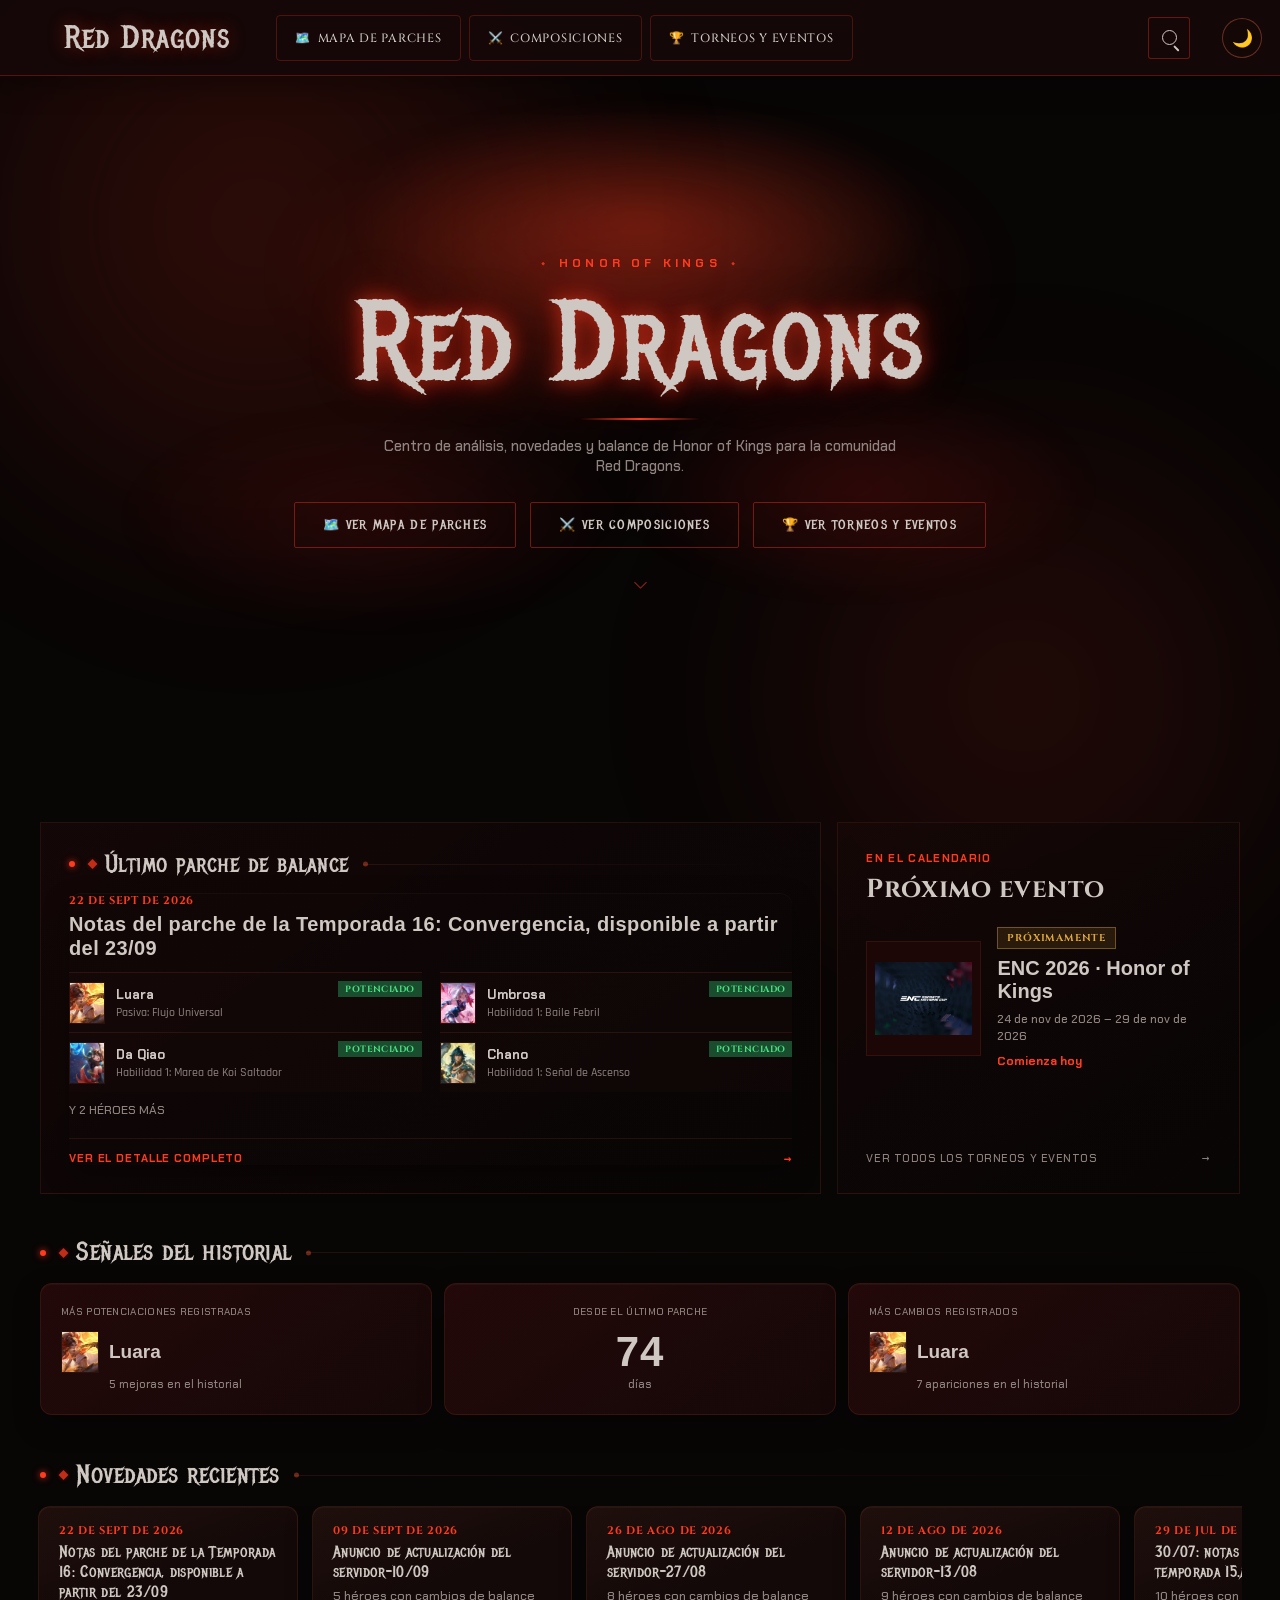
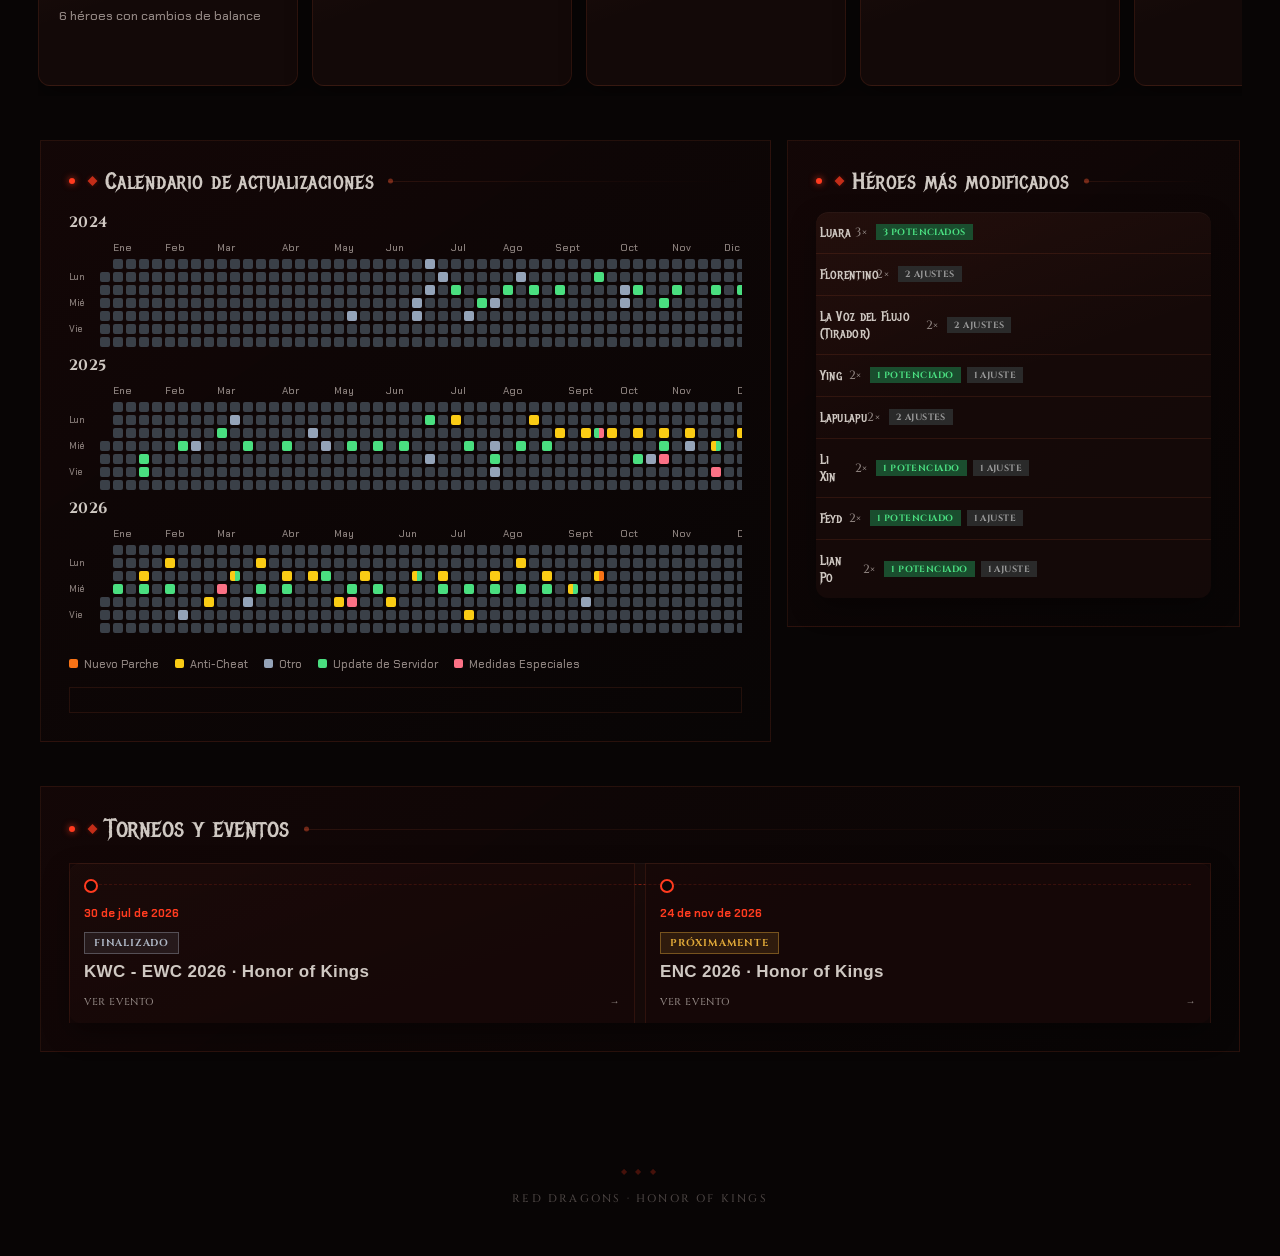
==== commit 24b94c8d: "fix: move hero search into header" ====
--- a/index.html
+++ b/index.html
@@ -17,7 +17,7 @@
 <link rel="preconnect" href="https://fonts.gstatic.com" crossorigin>
 <link href="https://fonts.googleapis.com/css2?family=Metal+Mania&family=Rajdhani:wght@400;500;600;700&family=Cinzel:wght@600;700;900&family=Chakra+Petch:wght@400;500;600;700&display=swap" rel="stylesheet">
 <link href="assets/css/theme.css" rel="stylesheet">
-<link href="assets/css/home.css?v=hero-structural-fix-1" rel="stylesheet">
+<link href="assets/css/home.css?v=header-search-3" rel="stylesheet">
 <link rel="icon" href="data:image/svg+xml,%3Csvg xmlns=%27http://www.w3.org/2000/svg%27 viewBox=%270 0 100 100%27%3E%3Ctext y=%27.9em%27 font-size=%2790%27%3E%F0%9F%94%A5%3C/text%3E%3C/svg%3E">
 <body>
 
@@ -28,6 +28,14 @@
   <a class="scroll-nav-btn" href="htmls/mapa.html">🗺️ <span class="nav-label-full">Mapa de parches</span><span class="nav-label-short">Mapa</span></a>
   <a class="scroll-nav-btn" href="htmls/composiciones.html">⚔️ <span class="nav-label-full">Composiciones</span><span class="nav-label-short">Compos.</span></a>
   <a class="scroll-nav-btn" href="htmls/eventos.html">🏆 <span class="nav-label-full">Torneos y eventos</span><span class="nav-label-short">Eventos</span></a>
+  <button id="hero-search-toggle" class="scroll-search-btn" type="button" aria-label="Buscar héroe" aria-expanded="false" aria-controls="hero-search-section">
+    <span class="search-icon" aria-hidden="true"></span>
+  </button>
+  <section id="hero-search-section" class="header-search" role="search" aria-label="Buscar cambios de héroes" hidden>
+    <label class="sr-only" for="hero-search-input">Buscar héroe en el historial de cambios</label>
+    <input id="hero-search-input" type="search" placeholder="Buscar héroe y consultar sus cambios..." autocomplete="off" aria-controls="hero-search-results">
+    <div id="hero-search-results" aria-live="polite"></div>
+  </section>
 </nav>
 
 <main>
@@ -45,12 +53,6 @@
       ⚠️ ¡Hay un nuevo parche disponible!
       <span class="banner-sub" id="banner-sub"></span>
     </a>
-
-    <section id="hero-search-section" class="hero-search" aria-label="Buscar cambios de héroes">
-      <label class="sr-only" for="hero-search-input">Buscar héroe en el historial de cambios</label>
-      <input id="hero-search-input" type="search" placeholder="Buscar héroe y consultar sus cambios..." autocomplete="off" aria-controls="hero-search-results">
-      <div id="hero-search-results" aria-live="polite"></div>
-    </section>
 
     <div class="cta-row">
       <a class="cta-btn" href="htmls/mapa.html">🗺️ Ver mapa de parches</a>
@@ -120,7 +122,7 @@
 <footer>Red Dragons · Honor of Kings</footer>
 
 <script src="assets/js/common.js?v=announcements-2"></script>
-<script src="assets/js/index.js"></script>
+<script src="assets/js/index.js?v=header-search-1"></script>
 <script src="assets/js/stats.js"></script>
 <script src="assets/js/theme-toggle.js"></script>
 
--- a/assets/css/home.css
+++ b/assets/css/home.css
@@ -898,41 +898,84 @@
   white-space:nowrap;
   border:0;
 }
-.hero-search{
+.scroll-search-btn{
+  display:inline-flex;
+  flex:0 0 42px;
+  align-items:center;
+  justify-content:center;
+  width:42px;
+  height:42px;
+  margin-left:auto;
+  border:1px solid color-mix(in srgb, var(--accent) 35%, transparent);
+  border-radius:3px;
+  background:color-mix(in srgb, var(--panel) 82%, transparent);
+  color:var(--ink);
+  cursor:pointer;
+  transition:border-color .2s ease, background .2s ease, color .2s ease;
+}
+.scroll-search-btn:hover,.scroll-search-btn[aria-expanded="true"]{
+  border-color:var(--accent);
+  background:color-mix(in srgb, var(--accent) 9%, var(--panel));
+  color:var(--accent);
+}
+.search-icon{
   position:relative;
-  z-index:4;
-  width:min(100%, 590px);
-  margin:24px auto 0;
-}
+  display:block;
+  width:15px;
+  height:15px;
+  border:1.7px solid currentColor;
+  border-radius:50%;
+}
+.search-icon::after{
+  content:"";
+  position:absolute;
+  right:-5px;
+  bottom:-3px;
+  width:7px;
+  height:1.7px;
+  border-radius:2px;
+  background:currentColor;
+  transform:rotate(45deg);
+  transform-origin:left center;
+}
+.header-search#hero-search-section{
+  position:absolute;
+  top:calc(100% + 8px);
+  right:clamp(12px, 5vw, 64px);
+  z-index:30;
+  width:min(460px, calc(100vw - 24px));
+  margin:0;
+  padding:14px;
+  border:1px solid color-mix(in srgb, var(--accent) 38%, transparent);
+  background:var(--panel);
+  box-shadow:0 20px 48px rgba(0,0,0,.5);
+}
+.header-search[hidden]{display:none;}
 #hero-search-input{
   width:100%;
-  min-height:52px;
+  min-height:46px;
   margin:0;
-  padding:14px 18px;
+  padding:11px 14px;
   border:1px solid color-mix(in srgb, var(--accent) 38%, transparent);
   border-radius:3px;
   background:color-mix(in srgb, var(--panel) 88%, transparent);
   color:var(--ink);
   font-family:'Rajdhani',sans-serif;
-  font-size:16px;
-  box-shadow:0 12px 34px rgba(0,0,0,.22);
+  font-size:15px;
 }
 #hero-search-input:focus{
   border-color:var(--accent);
-  box-shadow:0 0 0 3px color-mix(in srgb, var(--accent) 16%, transparent), 0 12px 34px rgba(0,0,0,.22);
-}
-#hero-search-results:not(:empty){
-  position:absolute;
-  top:calc(100% + 8px);
-  left:0;
-  z-index:20;
-  width:100%;
+  box-shadow:0 0 0 3px color-mix(in srgb, var(--accent) 16%, transparent);
+}
+.header-search #hero-search-results:not(:empty){
+  position:static;
+  width:auto;
   max-height:min(48vh, 360px);
   overflow:auto;
-  padding:14px 16px;
-  border:1px solid color-mix(in srgb, var(--accent) 32%, transparent);
-  background:var(--panel);
-  box-shadow:0 20px 48px rgba(0,0,0,.5);
+  padding:12px 0 0;
+  border:0;
+  background:transparent;
+  box-shadow:none;
   text-align:left;
 }
 #hero-search-results .hero-search-heading{margin:0 0 8px;}
@@ -1168,8 +1211,31 @@
   .events-teaser-cta{align-self:flex-end;}
 }
 @media (max-width:480px){
-  .hero-search{margin-top:18px;}
-  #hero-search-input{min-height:48px;padding:12px;font-size:15px;}
+  .header-search#hero-search-section{right:10px;width:calc(100vw - 30px);}
+  .scroll-search-btn{flex-basis:36px;width:36px;height:38px;margin-left:2px;}
+  .header-search #hero-search-results .patch-item{
+    display:grid;
+    grid-template-columns:minmax(0,1fr) auto;
+    gap:4px 8px;
+    padding:10px 0;
+  }
+  .header-search #hero-search-results .patch-item::before{display:none;}
+  .header-search #hero-search-results .patch-main{
+    display:grid;
+    grid-column:1/-1;
+    grid-template-columns:max-content minmax(0,1fr);
+    gap:8px;
+    width:100%;
+  }
+  .header-search #hero-search-results .patch-copy{min-width:0;}
+  .header-search #hero-search-results .patch-title,
+  .header-search #hero-search-results .patch-summary{white-space:normal;overflow-wrap:anywhere;}
+  .header-search #hero-search-results .patch-date{
+    grid-column:2;
+    justify-self:end;
+    flex-shrink:1;
+    font-size:10px;
+  }
   .home-latest-panel,.home-event-panel,.home-calendar-panel,.home-ranking-panel,.home-events-panel{padding:16px;}
   .summary-hero-list{grid-template-columns:1fr;}
   .home-ranking-panel #top-heroes-list{grid-template-columns:1fr;}
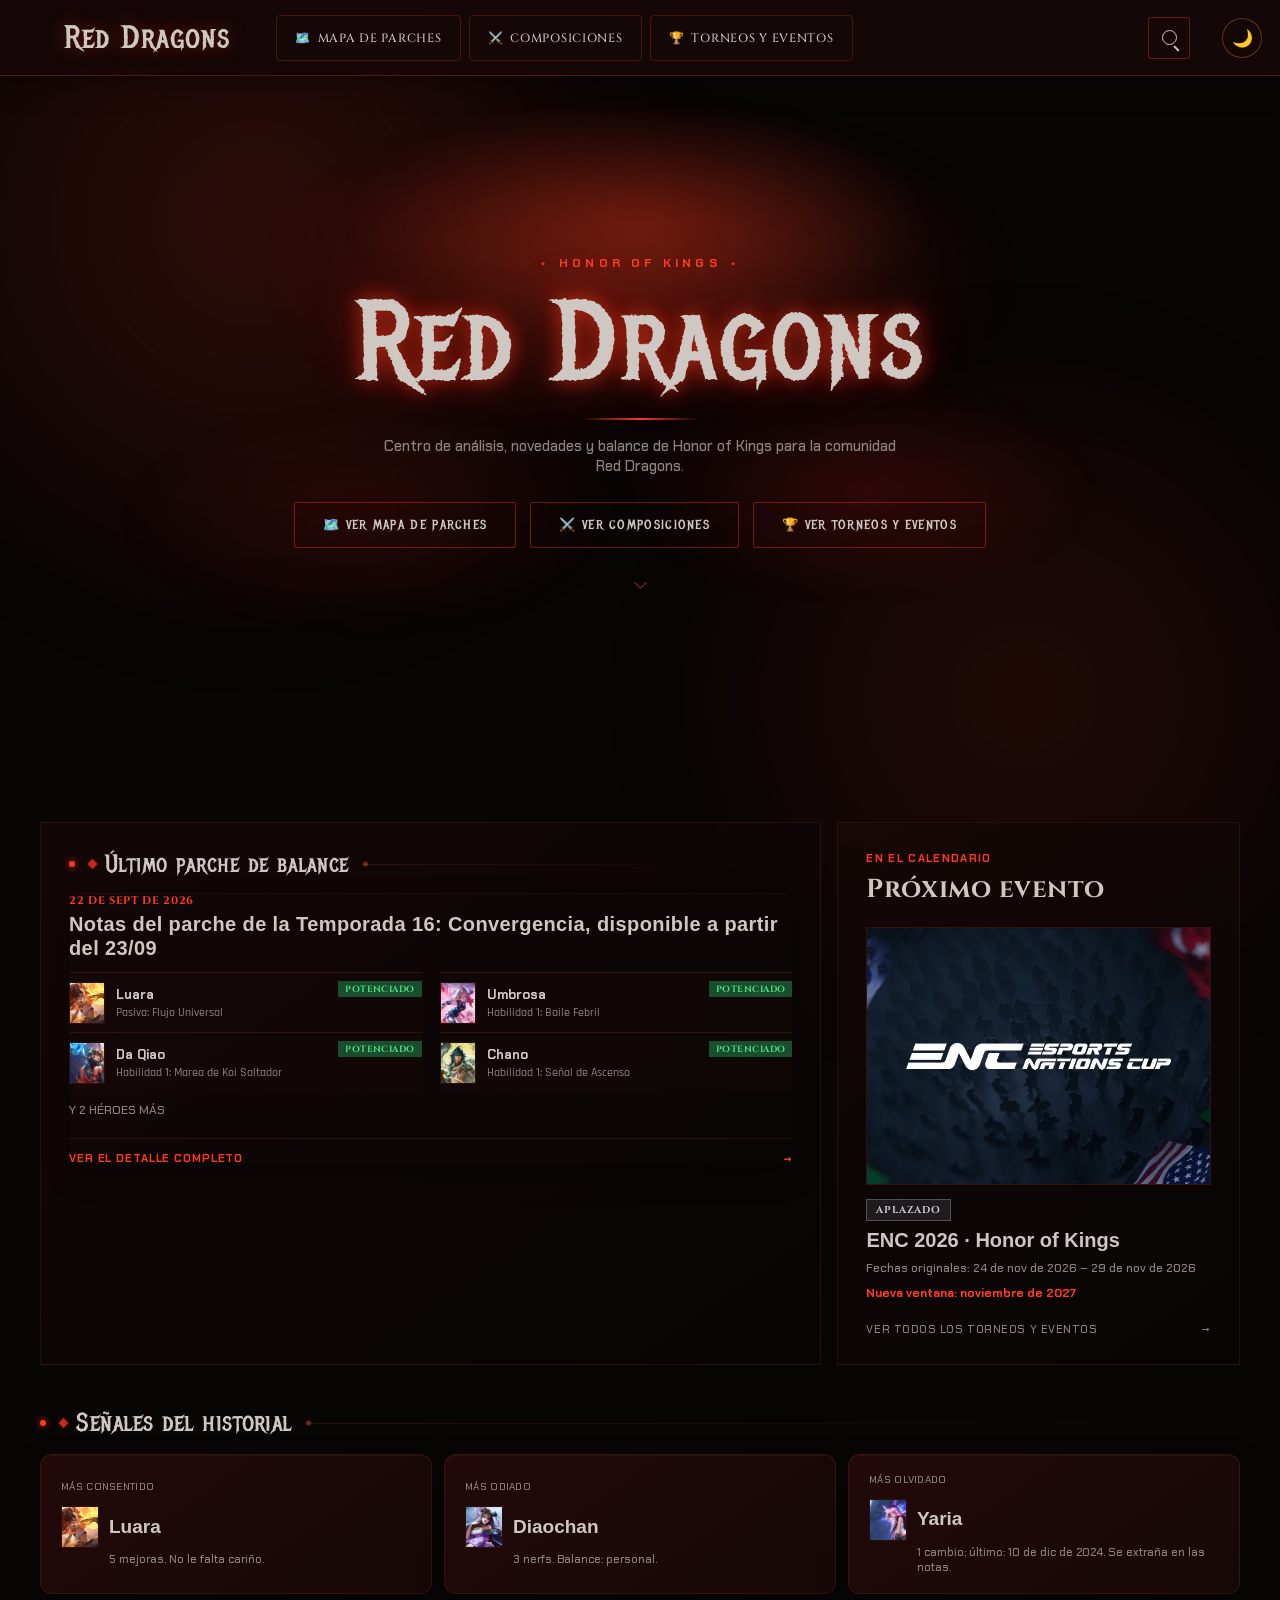
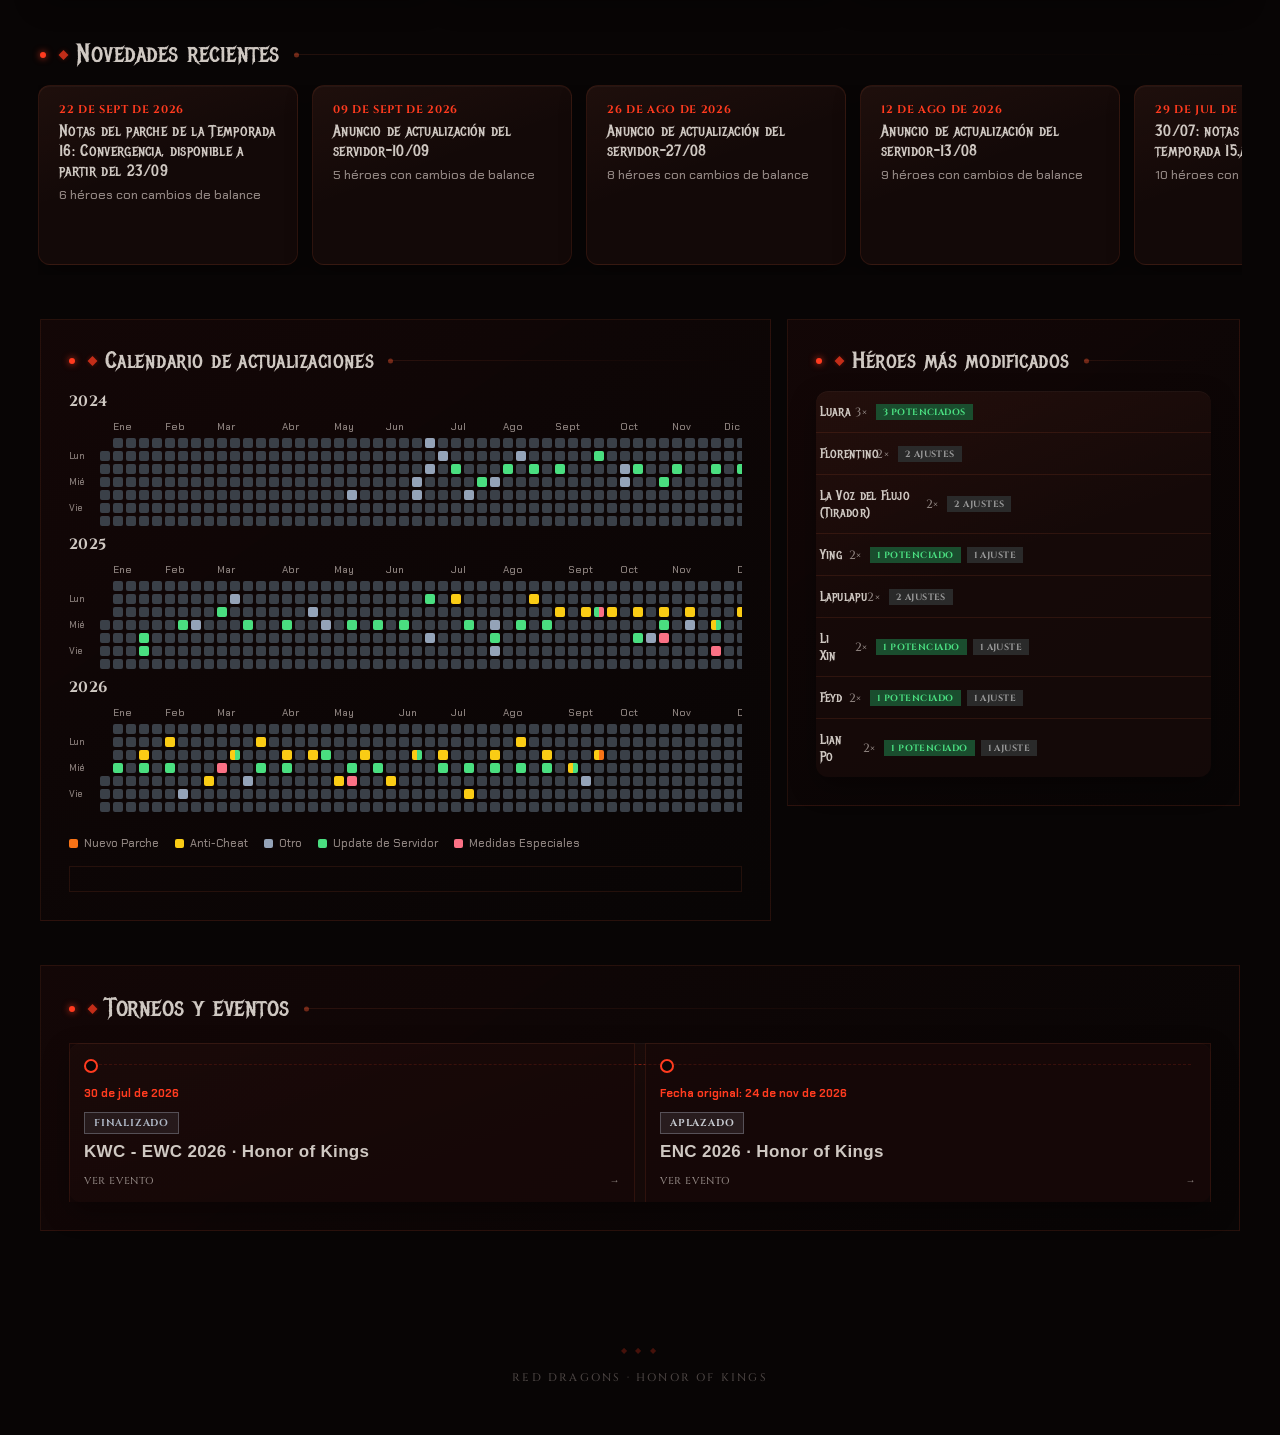
==== commit 58a70b24: "feat: enrich ENC event and homepage" ====
--- a/index.html
+++ b/index.html
@@ -17,7 +17,7 @@
 <link rel="preconnect" href="https://fonts.gstatic.com" crossorigin>
 <link href="https://fonts.googleapis.com/css2?family=Metal+Mania&family=Rajdhani:wght@400;500;600;700&family=Cinzel:wght@600;700;900&family=Chakra+Petch:wght@400;500;600;700&display=swap" rel="stylesheet">
 <link href="assets/css/theme.css" rel="stylesheet">
-<link href="assets/css/home.css?v=header-search-3" rel="stylesheet">
+<link href="assets/css/home.css?v=enc-art-2" rel="stylesheet">
 <link rel="icon" href="data:image/svg+xml,%3Csvg xmlns=%27http://www.w3.org/2000/svg%27 viewBox=%270 0 100 100%27%3E%3Ctext y=%27.9em%27 font-size=%2790%27%3E%F0%9F%94%A5%3C/text%3E%3C/svg%3E">
 <body>
 
--- a/assets/css/home.css
+++ b/assets/css/home.css
@@ -553,6 +553,11 @@
   color:#e0a838;
   border:1px solid rgba(224,168,56,.4);
 }
+.event-status-badge.postponed{
+  background:rgba(174,182,196,.12);
+  color:#c8cbd1;
+  border:1px solid rgba(174,182,196,.35);
+}
 .event-status-badge.finished{
   background:rgba(120,128,142,.14);
   color:#aeb6c4;
@@ -1070,18 +1075,18 @@
 }
 .home-event-panel{display:flex;flex-direction:column;}
 .featured-event-card{
-  display:grid;
-  grid-template-columns:minmax(80px, .7fr) minmax(0,1.3fr);
-  align-items:center;
-  gap:16px;
+  display:flex;
+  flex-direction:column;
+  align-items:stretch;
+  gap:14px;
   color:var(--ink);
   text-decoration:none;
 }
-.featured-event-logo{
+.featured-event-art{
   width:100%;
-  aspect-ratio:1;
-  object-fit:contain;
-  padding:8px;
+  aspect-ratio:4/3;
+  object-fit:cover;
+  object-position:center;
   border:1px solid var(--panel-line);
   background:color-mix(in srgb, var(--accent-2) 18%, var(--bg));
 }
@@ -1239,5 +1244,5 @@
   .home-latest-panel,.home-event-panel,.home-calendar-panel,.home-ranking-panel,.home-events-panel{padding:16px;}
   .summary-hero-list{grid-template-columns:1fr;}
   .home-ranking-panel #top-heroes-list{grid-template-columns:1fr;}
-  .featured-event-card{grid-template-columns:82px minmax(0,1fr);gap:12px;}
+  .featured-event-card{gap:12px;}
 }
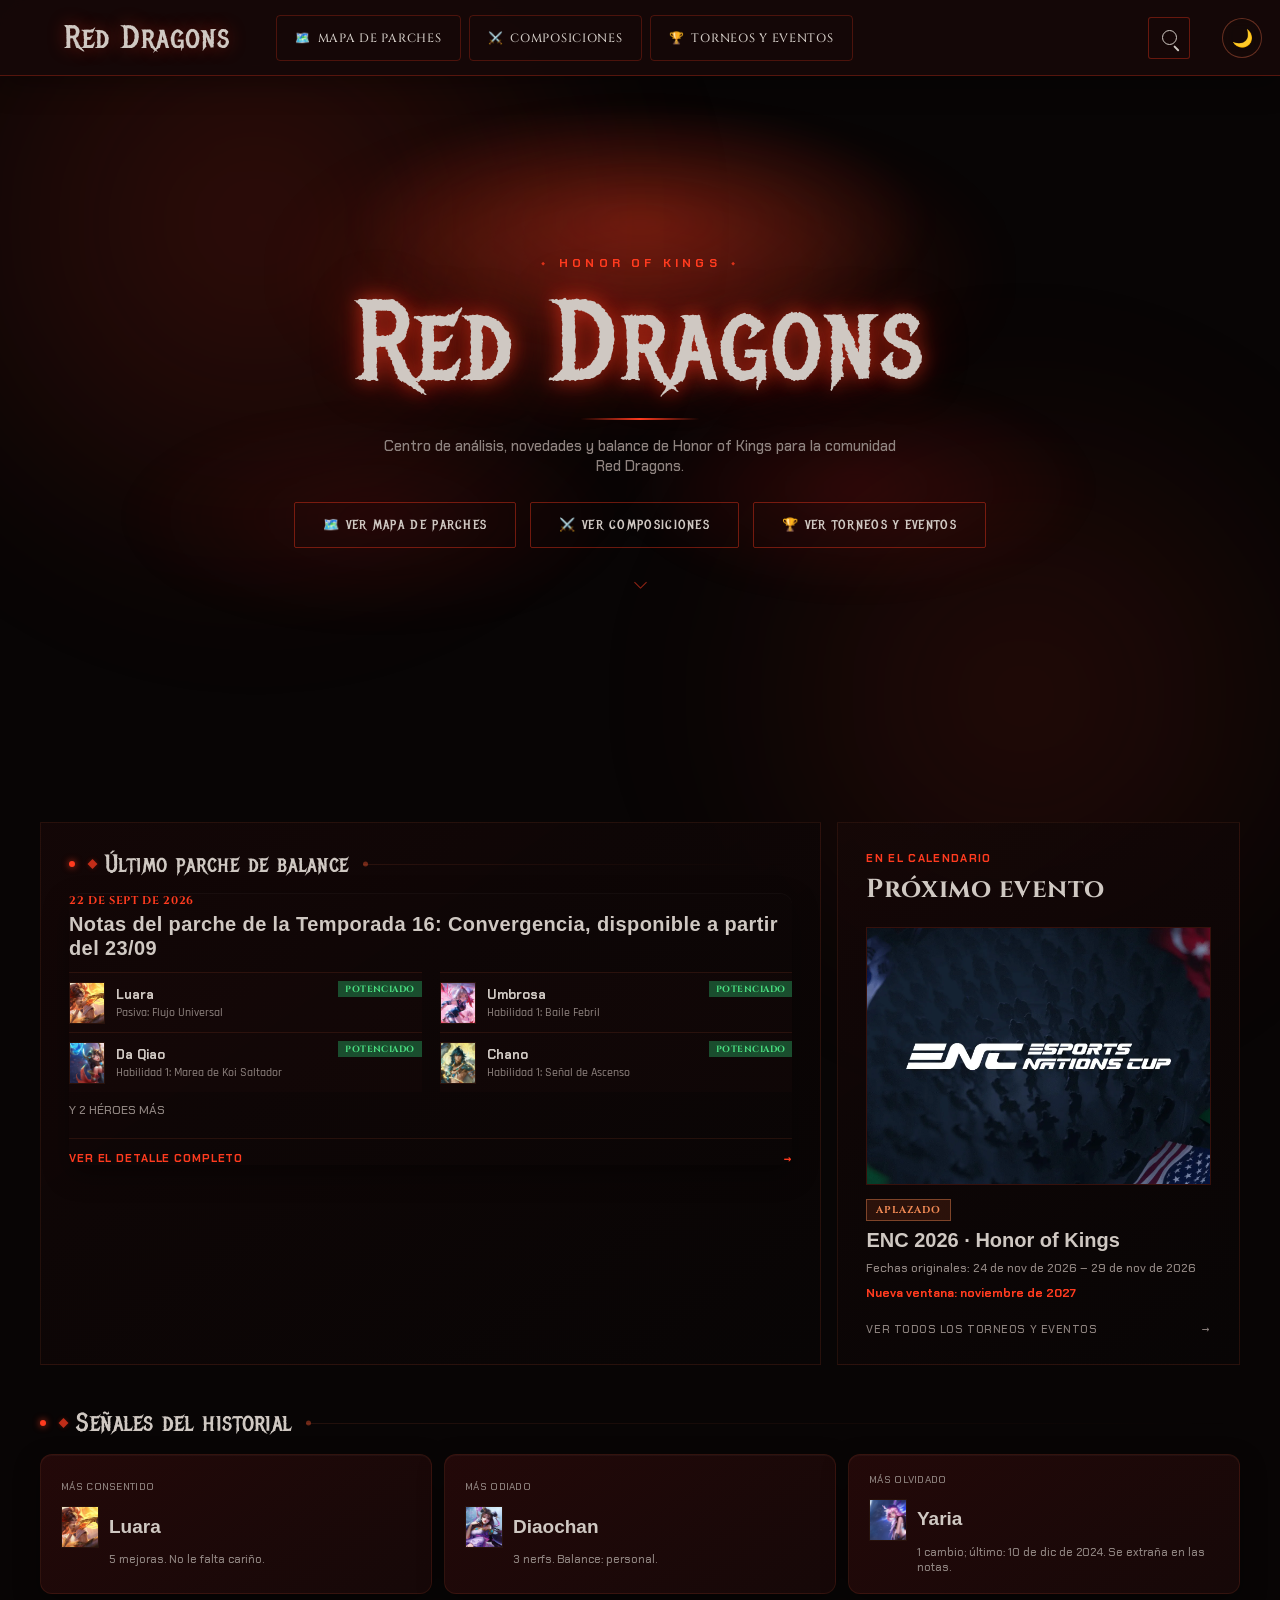
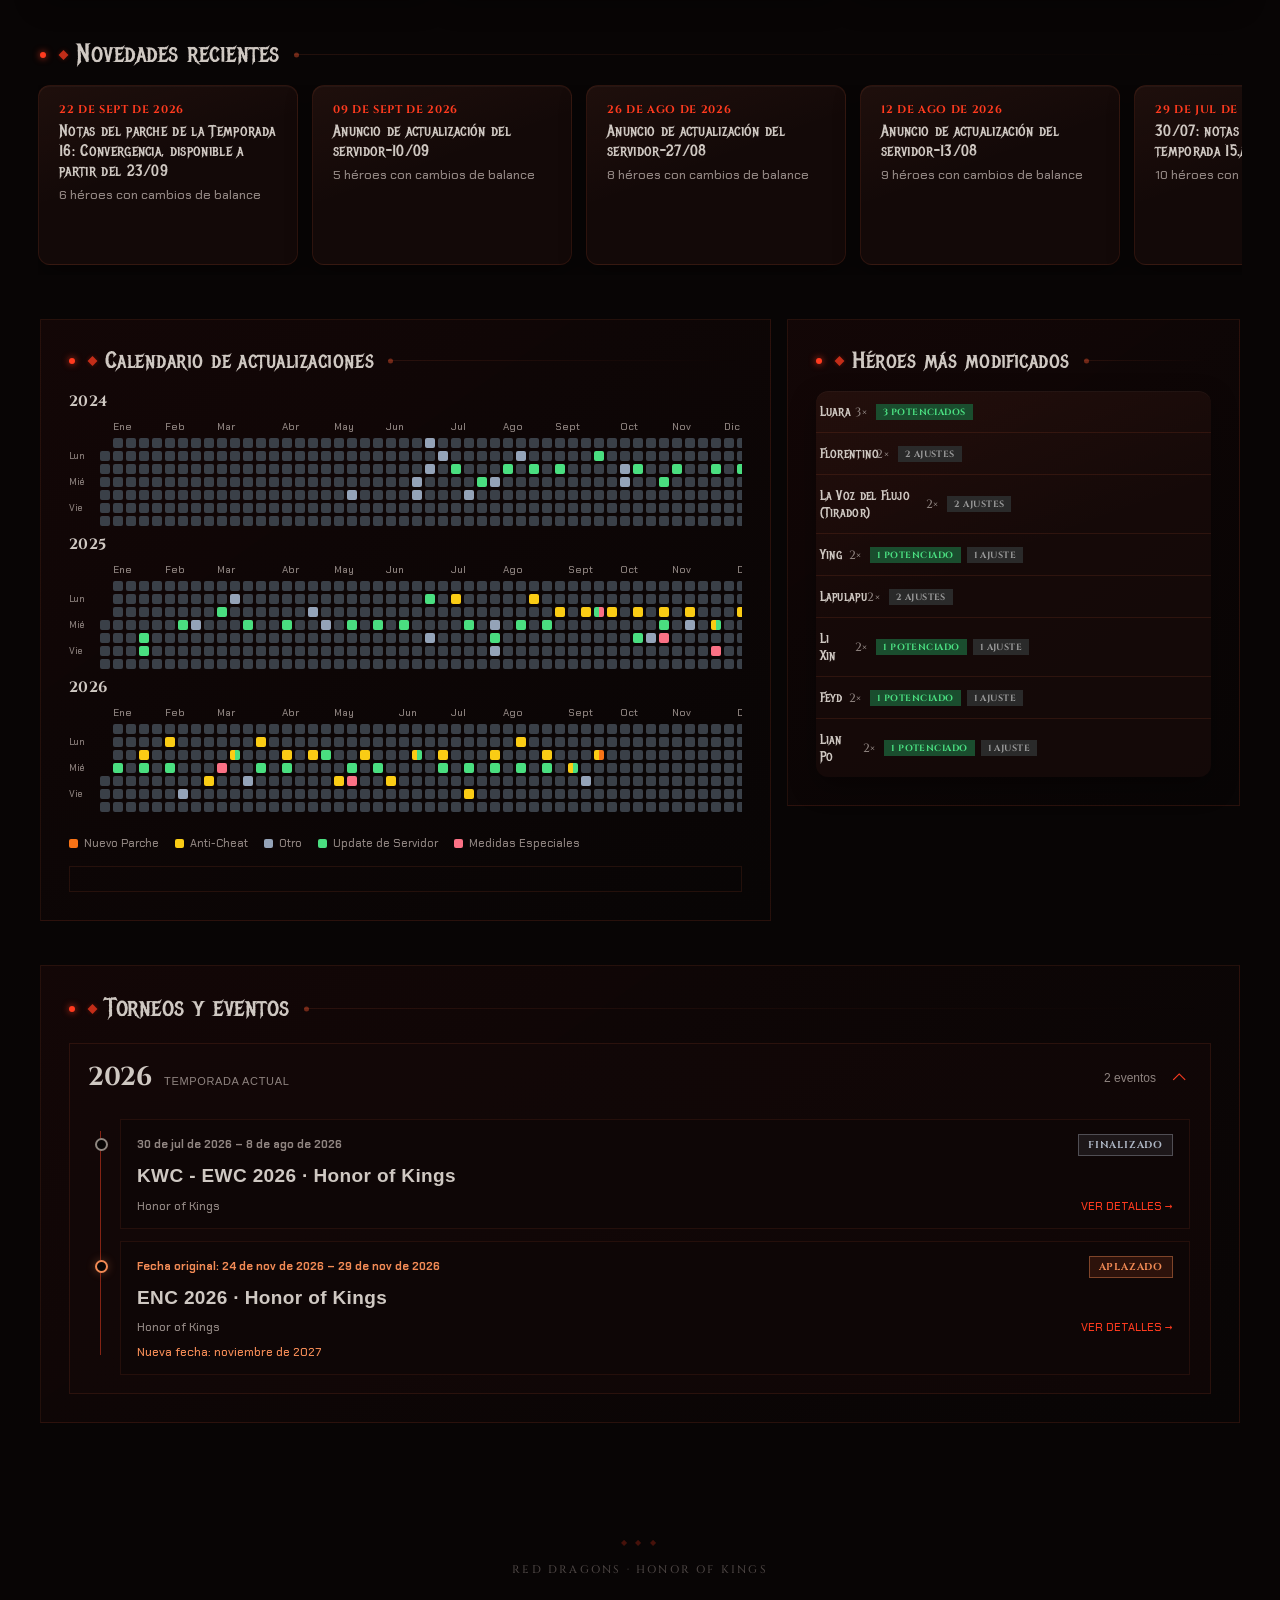
==== commit 39f045f4: "feat: organize homepage events by season" ====
--- a/index.html
+++ b/index.html
@@ -17,7 +17,7 @@
 <link rel="preconnect" href="https://fonts.gstatic.com" crossorigin>
 <link href="https://fonts.googleapis.com/css2?family=Metal+Mania&family=Rajdhani:wght@400;500;600;700&family=Cinzel:wght@600;700;900&family=Chakra+Petch:wght@400;500;600;700&display=swap" rel="stylesheet">
 <link href="assets/css/theme.css" rel="stylesheet">
-<link href="assets/css/home.css?v=enc-art-2" rel="stylesheet">
+<link href="assets/css/home.css?v=events-seasons-1" rel="stylesheet">
 <link rel="icon" href="data:image/svg+xml,%3Csvg xmlns=%27http://www.w3.org/2000/svg%27 viewBox=%270 0 100 100%27%3E%3Ctext y=%27.9em%27 font-size=%2790%27%3E%F0%9F%94%A5%3C/text%3E%3C/svg%3E">
 <body>
 
@@ -114,7 +114,7 @@
       <h2 class="sec-title">Torneos y eventos</h2>
       <div class="sec-line"></div>
     </div>
-    <ul class="events-teaser-list" id="events-teaser-list"></ul>
+    <div id="events-year-groups" class="events-year-groups" aria-live="polite"></div>
   </section>
 
 </main>
@@ -123,7 +123,7 @@
 
 <script src="assets/js/common.js?v=announcements-2"></script>
 <script src="assets/js/index.js?v=header-search-1"></script>
-<script src="assets/js/stats.js"></script>
+<script src="assets/js/stats.js?v=events-seasons-1"></script>
 <script src="assets/js/theme-toggle.js"></script>
 
 </body>
--- a/assets/css/home.css
+++ b/assets/css/home.css
@@ -549,19 +549,24 @@
   display:inline-flex; align-items:center; gap:5px;
 }
 .event-status-badge.upcoming{
-  background:rgba(224,168,56,.12);
-  color:#e0a838;
-  border:1px solid rgba(224,168,56,.4);
+  background:color-mix(in srgb, var(--accent) 13%, transparent);
+  color:var(--accent);
+  border:1px solid color-mix(in srgb, var(--accent) 40%, transparent);
 }
 .event-status-badge.postponed{
-  background:rgba(174,182,196,.12);
-  color:#c8cbd1;
-  border:1px solid rgba(174,182,196,.35);
+  background:rgba(232,91,47,.14);
+  color:#f18a55;
+  border:1px solid rgba(241,138,85,.42);
 }
 .event-status-badge.finished{
   background:rgba(120,128,142,.14);
   color:#aeb6c4;
   border:1px solid rgba(174,182,196,.35);
+}
+.event-status-badge.cancelled,.event-status-badge.canceled{
+  background:rgba(117,105,96,.15);
+  color:#b9aaa0;
+  border:1px solid rgba(185,170,160,.32);
 }
 .events-teaser-cta{
   font-family:'Cinzel',serif;
@@ -1151,50 +1156,80 @@
 
 #events-section{margin:0 0 24px;}
 #events-section .sec-head{margin-bottom:20px;}
-.events-teaser-list{
+.events-year-groups{display:flex;flex-direction:column;gap:10px;}
+.event-season{border:1px solid var(--panel-line);background:color-mix(in srgb, var(--panel) 54%, transparent);}
+.event-season-heading{margin:0;}
+.event-season-toggle{
+  display:grid;
+  grid-template-columns:minmax(0,1fr) auto 18px;
+  align-items:center;
+  gap:18px;
+  width:100%;
+  min-height:68px;
+  padding:12px 18px;
+  border:0;
+  background:transparent;
+  color:var(--ink);
+  text-align:left;
+  cursor:pointer;
+}
+.event-season-toggle:hover{background:color-mix(in srgb, var(--accent) 5%, transparent);}
+.event-season-title{display:flex;align-items:baseline;gap:12px;min-width:0;}
+.event-season-year{font-family:'Cinzel',serif;font-size:clamp(19px,2.4vw,26px);font-weight:700;white-space:nowrap;}
+.event-season-label{color:var(--ink-muted);font-family:'Chakra Petch',sans-serif;font-size:11px;letter-spacing:.06em;text-transform:uppercase;}
+.event-season-count{color:var(--ink-muted);font-size:12px;white-space:nowrap;}
+.event-season-chevron{width:9px;height:9px;border-right:1px solid var(--accent);border-bottom:1px solid var(--accent);transform:rotate(45deg) translateY(-2px);transition:transform .24s ease;}
+.event-season.is-expanded .event-season-chevron{transform:rotate(225deg) translate(-2px,-1px);}
+.event-season-panel{display:grid;grid-template-rows:0fr;opacity:0;transition:grid-template-rows .28s ease, opacity .22s ease;}
+.event-season.is-expanded .event-season-panel{grid-template-rows:1fr;opacity:1;}
+.event-season-panel-inner{min-height:0;overflow:hidden;}
+.event-timeline{
   position:relative;
-  display:grid;
-  grid-template-columns:repeat(auto-fit,minmax(210px,1fr));
-  gap:10px;
-  border:0;
-}
-.events-teaser-list::before{
+  display:flex;
+  flex-direction:column;
+  gap:0;
+  list-style:none;
+  margin:0 20px 18px 22px;
+  padding:7px 0 0 28px;
+}
+.event-timeline::before{
   content:"";
   position:absolute;
-  top:21px;
-  left:20px;
-  right:20px;
-  border-top:1px dashed color-mix(in srgb, var(--accent) 45%, transparent);
-}
-.events-timeline-item{position:relative;min-width:0;list-style:none;}
-.events-timeline-item::before{
+  top:19px;
+  bottom:20px;
+  left:8px;
+  border-left:1px solid color-mix(in srgb, var(--accent) 42%, var(--panel-line));
+}
+.event-timeline-item{position:relative;min-width:0;padding:0 0 12px;}
+.event-timeline-item:last-child{padding-bottom:0;}
+.event-timeline-item::before{
   content:"";
   position:absolute;
-  top:16px;
-  left:15px;
+  top:19px;
+  left:-25px;
   z-index:1;
-  width:10px;
-  height:10px;
+  width:9px;
+  height:9px;
   border:2px solid var(--accent);
   border-radius:50%;
   background:var(--bg);
-}
-.events-teaser-item{
-  display:flex;
-  flex-direction:column;
-  align-items:stretch;
-  justify-content:flex-start;
-  gap:12px;
-  min-height:142px;
-  padding:42px 14px 14px;
-  border:1px solid var(--panel-line);
-  background:color-mix(in srgb, var(--panel) 65%, transparent);
-}
-.events-teaser-item:hover{background:color-mix(in srgb, var(--accent) 6%, var(--panel));}
-.events-timeline-date{color:var(--accent);font-family:'Chakra Petch',sans-serif;font-size:11px;font-weight:700;}
-.events-teaser-main{display:flex;flex-direction:column;align-items:flex-start;gap:8px;}
-.events-teaser-title{font-family:'Rajdhani',sans-serif;font-size:17px;font-weight:700;line-height:1.2;overflow-wrap:anywhere;}
-.events-teaser-cta{display:flex;justify-content:space-between;margin-top:auto;color:var(--ink-muted);font-size:10px;}
+  box-shadow:0 0 10px color-mix(in srgb, var(--accent) 32%, transparent);
+}
+.event-timeline-item.status-finished::before,.event-timeline-item.status-cancelled::before,.event-timeline-item.status-canceled::before{border-color:#8f8780;box-shadow:none;}
+.event-timeline-item.status-live::before{background:var(--accent);box-shadow:0 0 12px color-mix(in srgb, var(--accent) 60%, transparent);}
+.event-timeline-item.status-postponed::before{border-color:#f18a55;box-shadow:0 0 10px rgba(241,138,85,.32);}
+.event-timeline-card{padding:14px 16px;border:1px solid color-mix(in srgb, var(--panel-line) 86%, transparent);background:color-mix(in srgb, var(--bg) 56%, var(--panel));}
+.event-timeline-meta{display:flex;align-items:center;justify-content:space-between;gap:12px;flex-wrap:wrap;}
+.event-timeline-date{color:var(--accent);font-family:'Chakra Petch',sans-serif;font-size:11px;font-weight:700;line-height:1.4;}
+.event-timeline-item.status-finished .event-timeline-date,.event-timeline-item.status-cancelled .event-timeline-date,.event-timeline-item.status-canceled .event-timeline-date{color:var(--ink-muted);}
+.event-timeline-item.status-postponed .event-timeline-date{color:#f18a55;}
+.event-timeline-title{margin:9px 0 10px;font-family:'Rajdhani',sans-serif;font-size:19px;font-weight:700;line-height:1.2;overflow-wrap:anywhere;}
+.event-timeline-title a{color:var(--ink);text-decoration:none;}
+.event-timeline-title a:hover{color:var(--accent);}
+.event-timeline-footer{display:flex;justify-content:space-between;align-items:center;gap:12px;flex-wrap:wrap;}
+.event-timeline-game{color:var(--ink-muted);font-size:12px;}
+.event-timeline-link{color:var(--accent);font-family:'Chakra Petch',sans-serif;font-size:11px;text-decoration:none;text-transform:uppercase;}
+.event-timeline-reschedule{margin-top:9px;color:#f18a55;font-size:12px;}
 
 @media (max-width:900px){
   .home-lead-grid{grid-template-columns:minmax(0,1.3fr) minmax(245px,.9fr);}
@@ -1208,12 +1243,12 @@
   .quick-stats{grid-template-columns:1fr;}
   .stat-box{min-height:100px;}
   .home-ranking-panel #top-heroes-list{display:grid;grid-template-columns:repeat(2,minmax(0,1fr));column-gap:14px;}
-  .events-teaser-list{grid-template-columns:1fr;gap:0;padding-left:24px;}
-  .events-teaser-list::before{top:12px;bottom:12px;left:7px;right:auto;border-top:0;border-left:1px dashed color-mix(in srgb, var(--accent) 45%, transparent);}
-  .events-timeline-item::before{top:18px;left:-22px;}
-  .events-teaser-item{min-height:0;margin-bottom:8px;padding:14px;}
-  .events-teaser-main{flex-direction:row;align-items:center;flex-wrap:wrap;}
-  .events-teaser-cta{align-self:flex-end;}
+  .event-season-toggle{grid-template-columns:minmax(0,1fr) auto 14px;gap:10px;padding:12px;}
+  .event-season-title{align-items:flex-start;flex-direction:column;gap:3px;}
+  .event-season-count{font-size:11px;}
+  .event-timeline{margin-right:10px;margin-left:10px;padding-left:23px;}
+  .event-timeline-item::before{left:-20px;}
+  .event-timeline-card{padding:12px;}
 }
 @media (max-width:480px){
   .header-search#hero-search-section{right:10px;width:calc(100vw - 30px);}
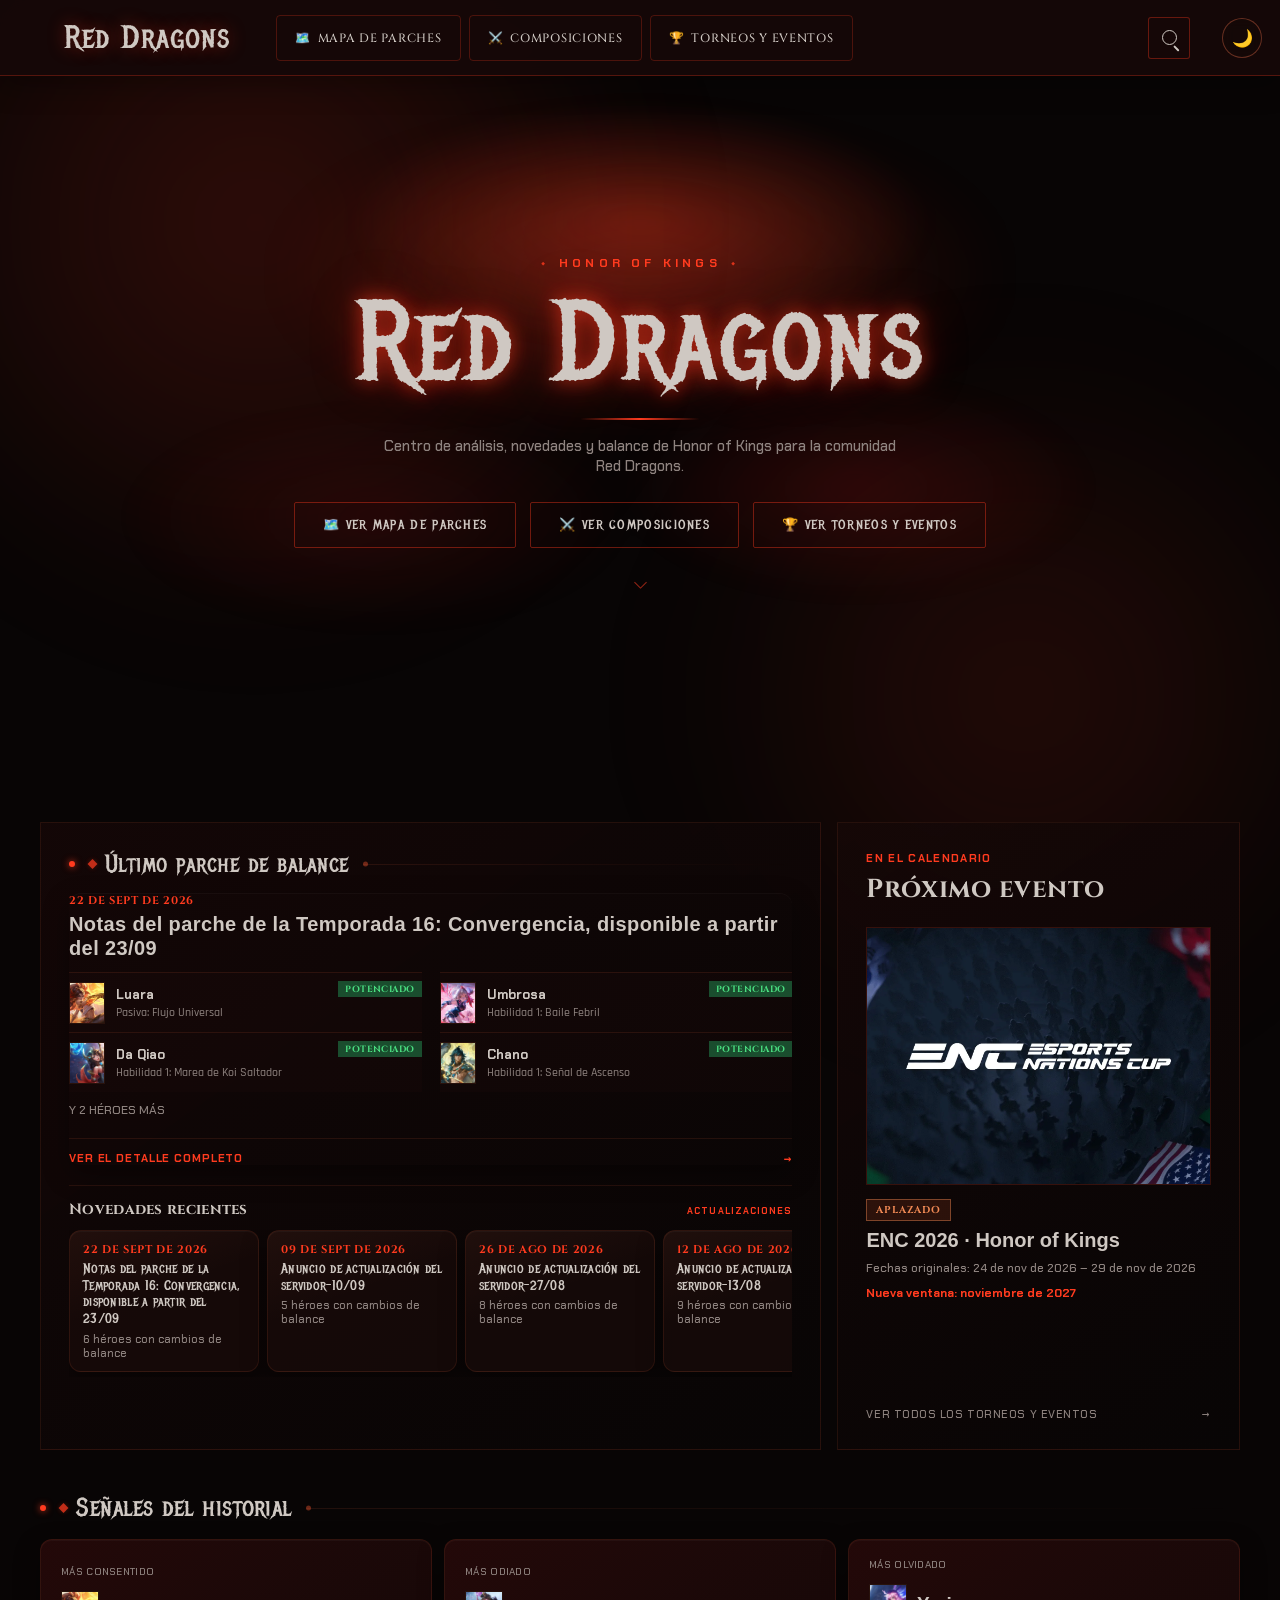
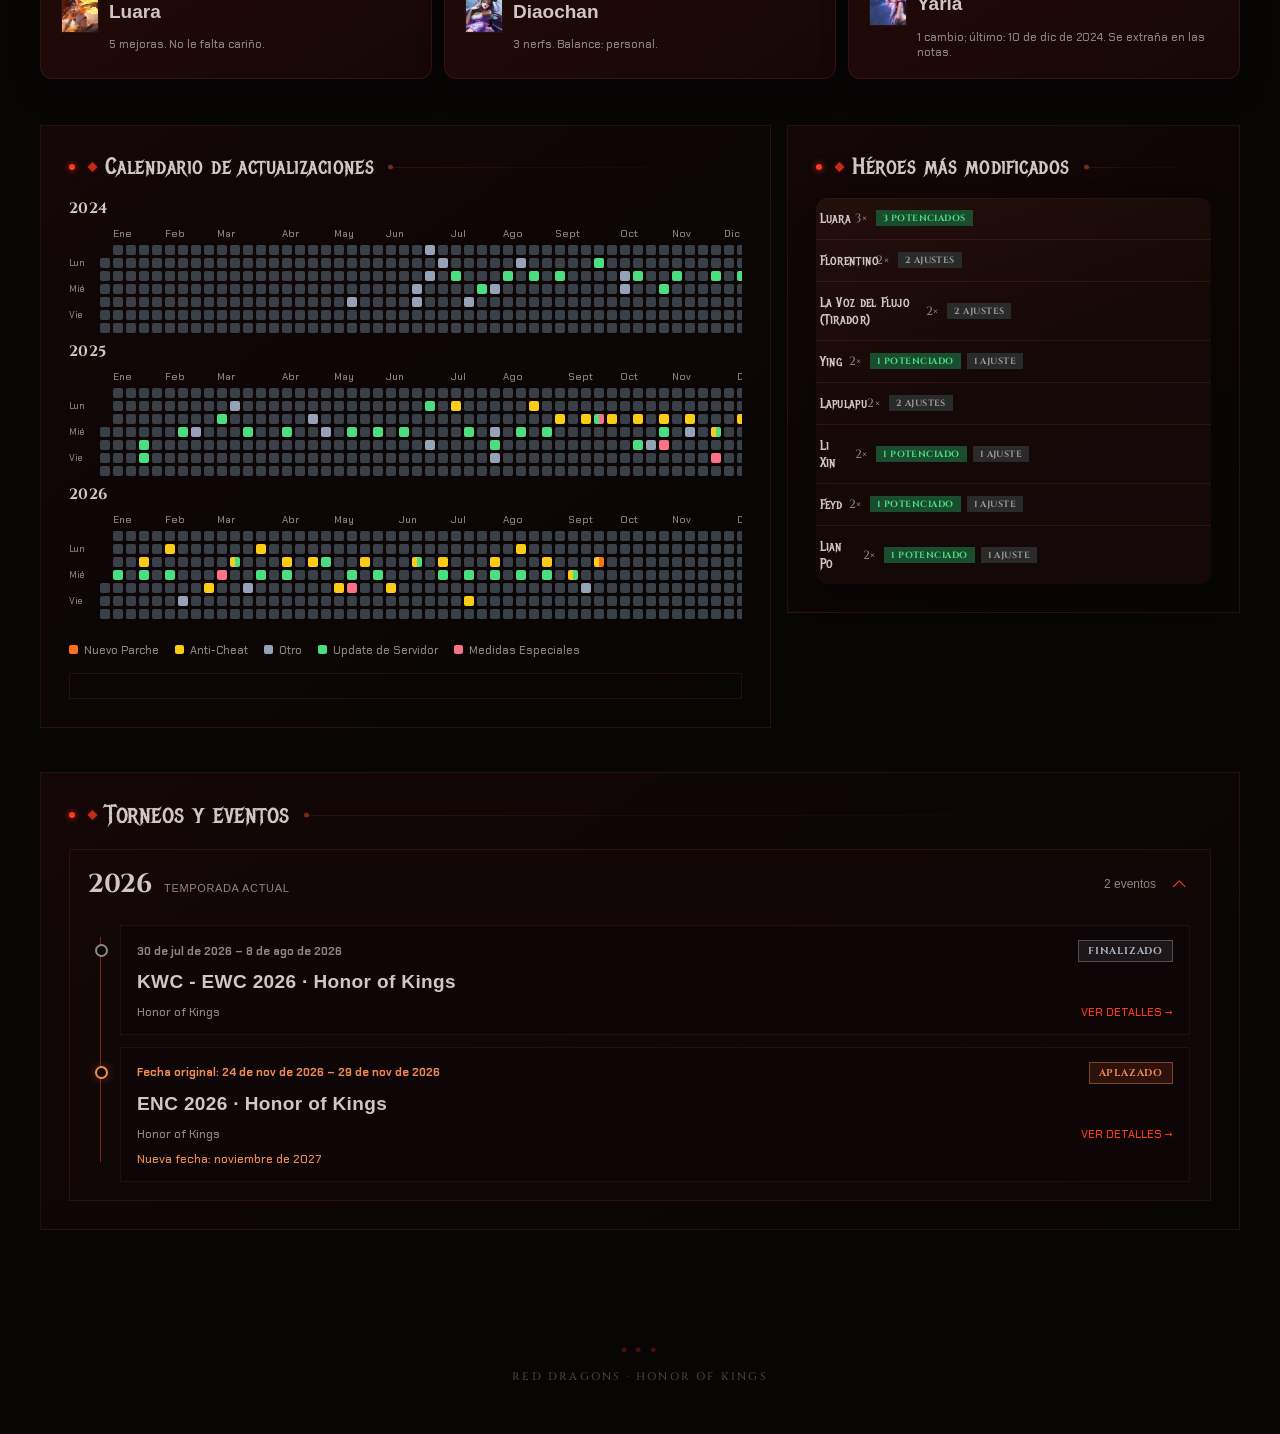
==== commit 75866fe2: "feat: place recent news in patch card" ====
--- a/index.html
+++ b/index.html
@@ -64,7 +64,16 @@
   </div>
 
   <section id="home-highlights" class="home-lead-grid" aria-label="Lo más reciente">
-    <div id="latest-summary" class="home-panel home-latest-panel"></div>
+    <div class="home-panel home-latest-panel">
+      <div id="latest-summary"></div>
+      <section id="news-section" class="home-latest-news" aria-labelledby="latest-news-title">
+        <div class="latest-news-heading">
+          <h2 id="latest-news-title">Novedades recientes</h2>
+          <span class="home-kicker">Actualizaciones</span>
+        </div>
+        <ul class="news-list" id="news-list"></ul>
+      </section>
+    </div>
     <aside class="home-panel home-event-panel">
       <div class="home-panel-heading">
         <p class="home-kicker">En el calendario</p>
@@ -81,14 +90,6 @@
       <div class="sec-line"></div>
     </div>
     <div class="quick-stats" id="quick-stats" aria-live="polite"></div>
-  </section>
-
-  <section id="news-section">
-    <div class="sec-head">
-      <h2 class="sec-title">Novedades recientes</h2>
-      <div class="sec-line"></div>
-    </div>
-    <ul class="news-list" id="news-list"></ul>
   </section>
 
   <div class="home-discovery-grid">
--- a/assets/css/home.css
+++ b/assets/css/home.css
@@ -1009,6 +1009,7 @@
 .home-calendar-panel,
 .home-ranking-panel,
 .home-events-panel{padding:clamp(18px, 2.4vw, 28px);}
+.home-latest-panel{display:flex;flex-direction:column;}
 .home-panel-heading{margin-bottom:20px;}
 .home-panel-heading h2{
   color:var(--ink);
@@ -1035,6 +1036,30 @@
 }
 #latest-summary .latest-card:hover{background:transparent;border-color:transparent;}
 #latest-summary .news-title{font-family:'Rajdhani',sans-serif;font-size:20px;font-weight:700;line-height:1.2;}
+.home-latest-news{
+  margin-top:20px;
+  padding-top:14px;
+  border-top:1px solid var(--panel-line);
+}
+.latest-news-heading{
+  display:flex;
+  align-items:baseline;
+  justify-content:space-between;
+  gap:10px;
+  margin-bottom:10px;
+}
+.latest-news-heading h2{
+  color:var(--ink);
+  font-family:'Cinzel',serif;
+  font-size:15px;
+  line-height:1.3;
+}
+.latest-news-heading .home-kicker{margin:0;font-size:9px;}
+.home-latest-news .news-list{gap:8px;margin:0;padding-bottom:5px;}
+.home-latest-news .news-list > li{width:clamp(145px, 22vw, 190px);}
+.home-latest-news .news-card{min-height:116px;padding:11px 13px;}
+.home-latest-news .news-title{font-size:14px;line-height:1.2;}
+.home-latest-news .news-meta{font-size:11px;margin-top:4px;}
 .summary-hero-list{grid-template-columns:repeat(2,minmax(0,1fr));gap:0 18px;}
 .summary-hero-row{
   display:grid;
@@ -1240,6 +1265,7 @@
   .home-lead-grid,.home-discovery-grid{grid-template-columns:1fr;}
   .home-lead-grid{margin-top:16px;}
   .home-event-panel{min-height:0;}
+  .home-latest-news .news-list > li{width:min(64vw, 220px);}
   .quick-stats{grid-template-columns:1fr;}
   .stat-box{min-height:100px;}
   .home-ranking-panel #top-heroes-list{display:grid;grid-template-columns:repeat(2,minmax(0,1fr));column-gap:14px;}
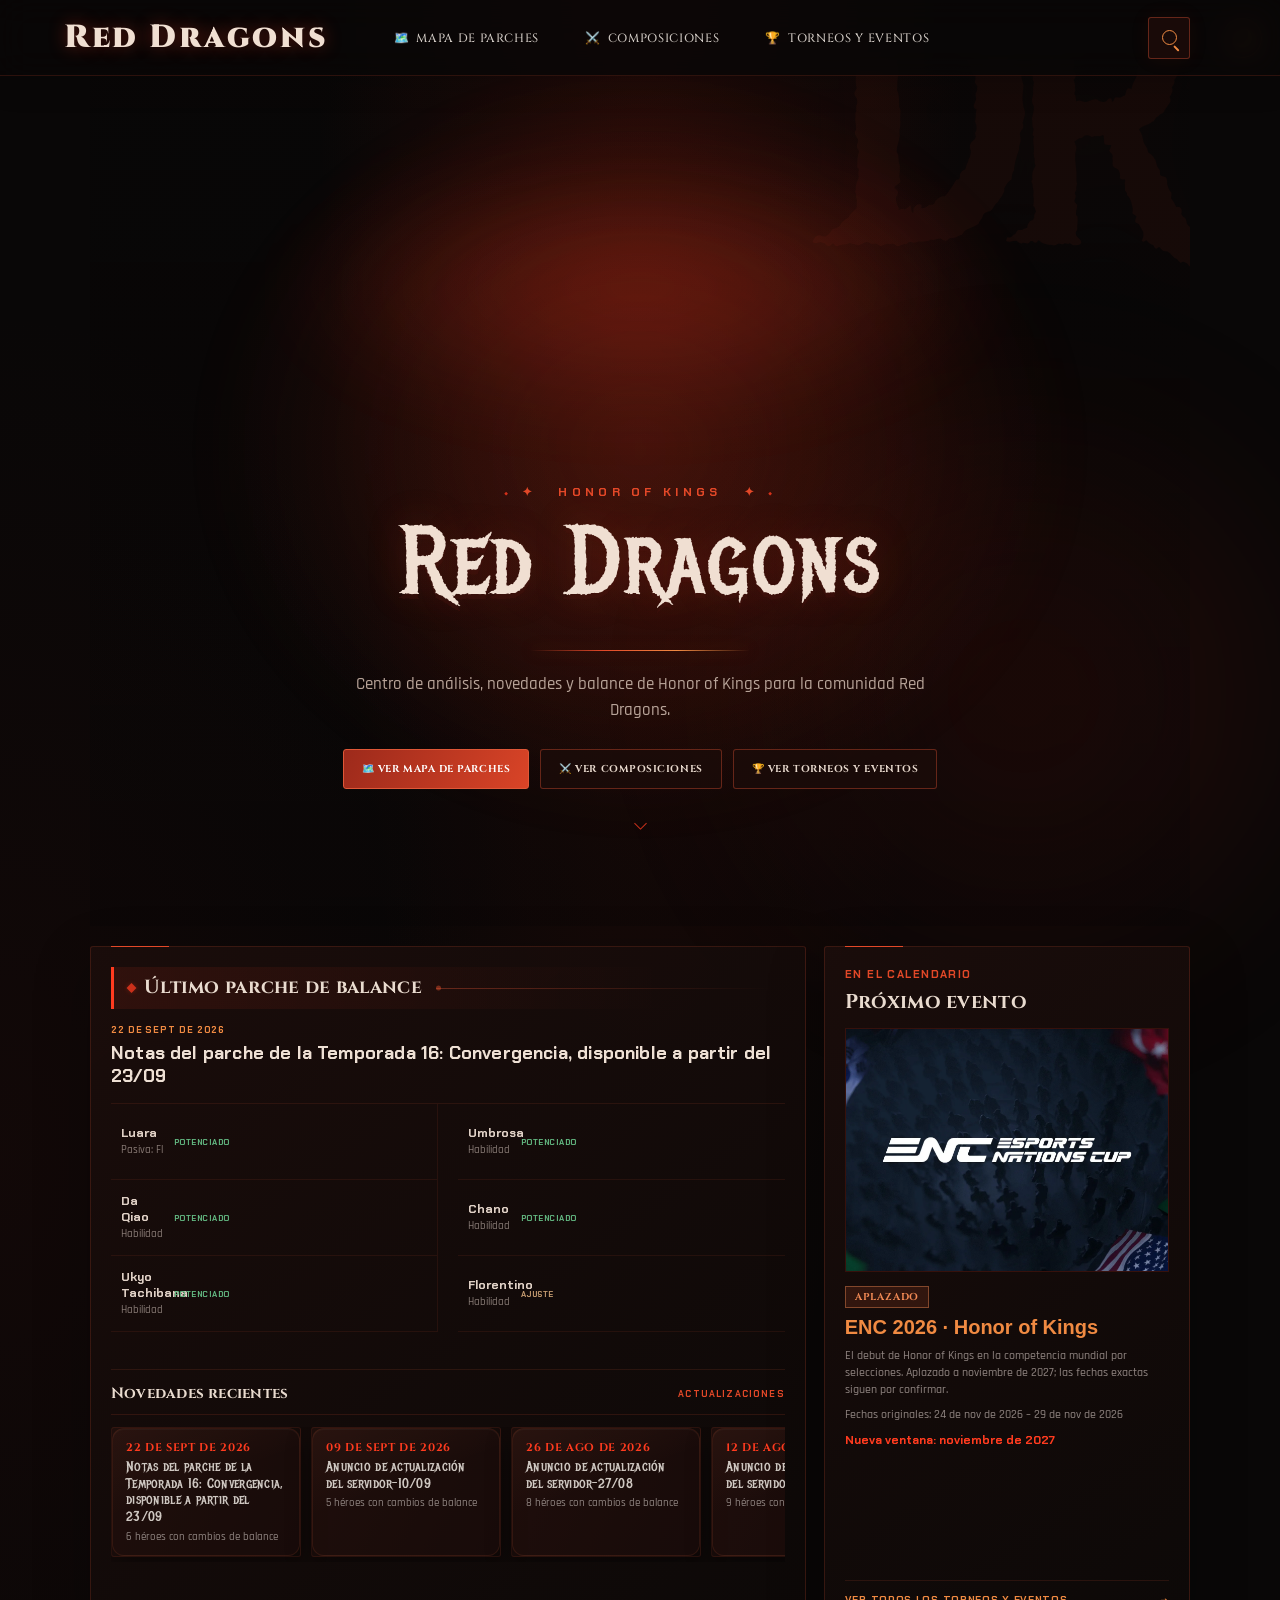
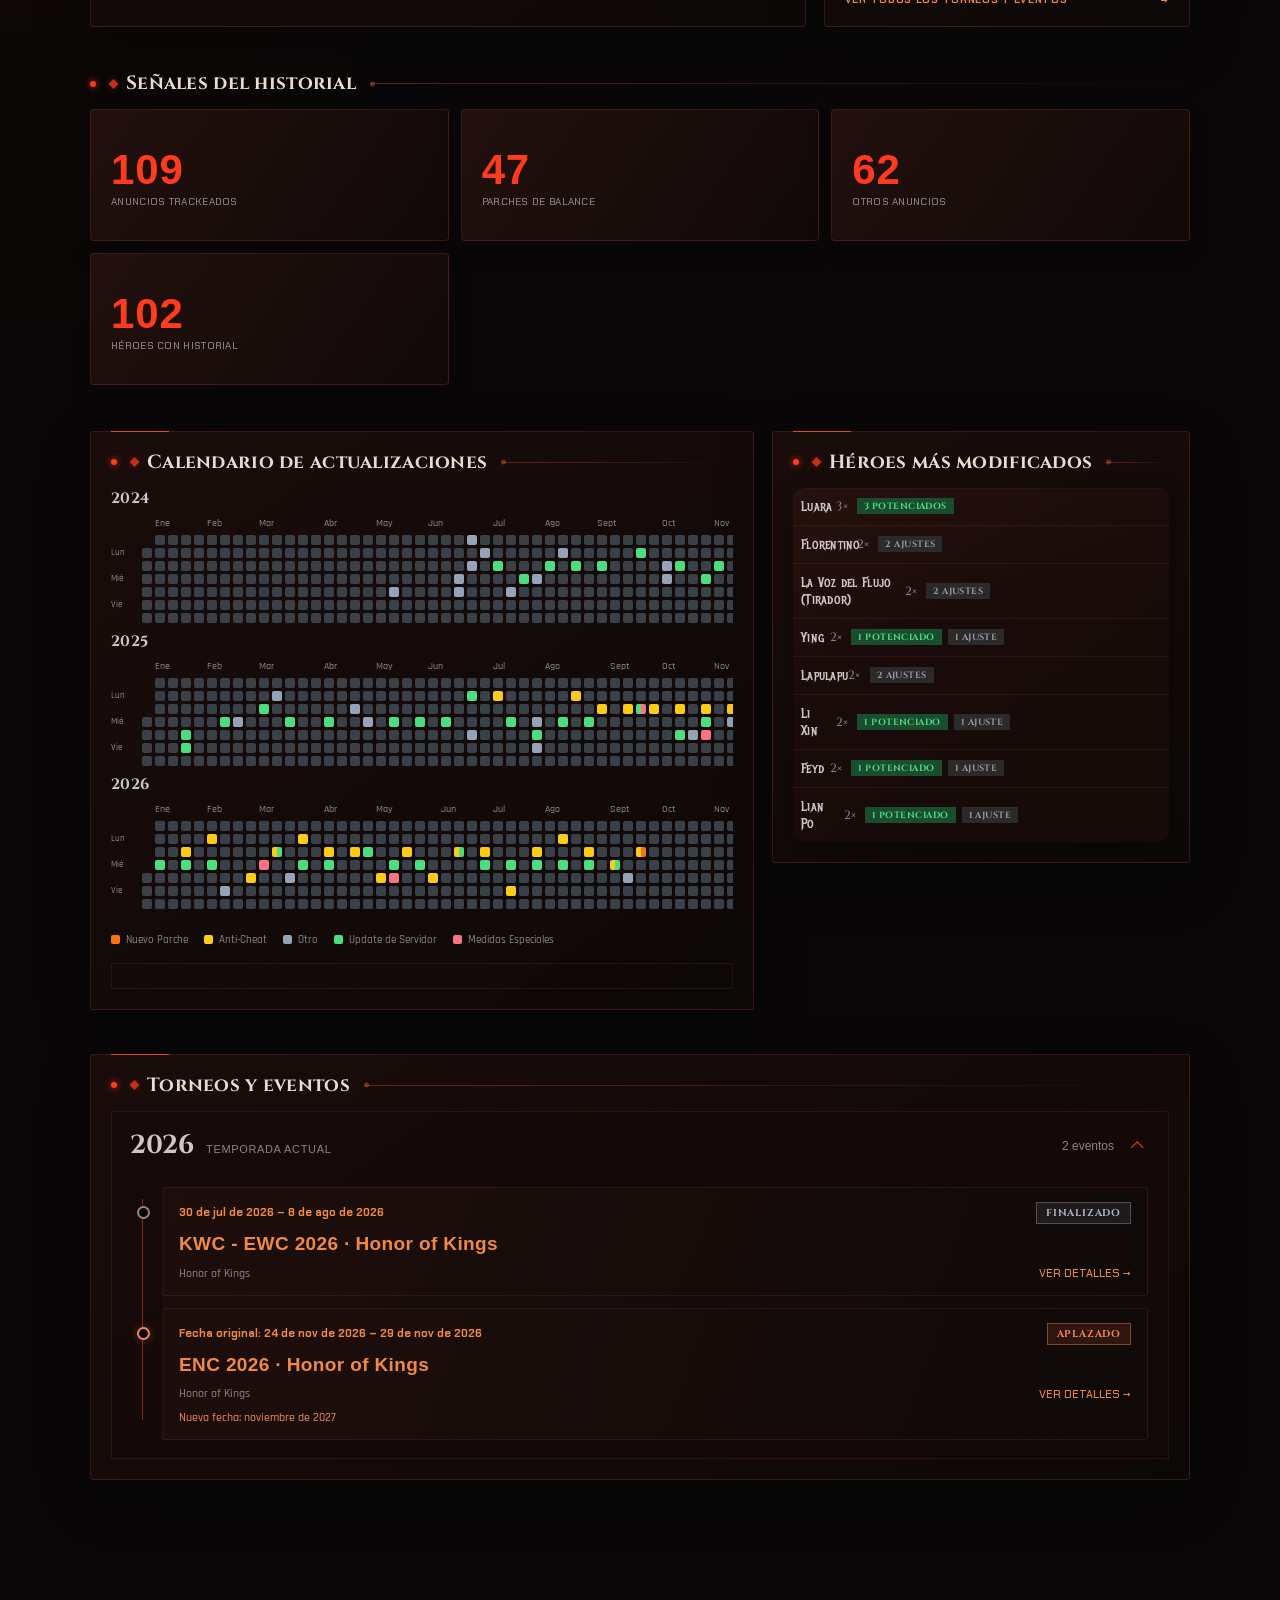
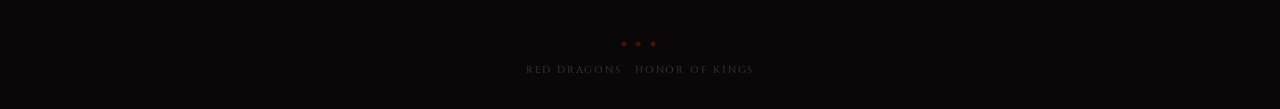
==== commit 6aec15e0: "feat: redesign home page" ====
--- a/index.html
+++ b/index.html
@@ -17,10 +17,10 @@
 <link rel="preconnect" href="https://fonts.gstatic.com" crossorigin>
 <link href="https://fonts.googleapis.com/css2?family=Metal+Mania&family=Rajdhani:wght@400;500;600;700&family=Cinzel:wght@600;700;900&family=Chakra+Petch:wght@400;500;600;700&display=swap" rel="stylesheet">
 <link href="assets/css/theme.css" rel="stylesheet">
-<link href="assets/css/home.css?v=events-seasons-1" rel="stylesheet">
-<link rel="icon" href="data:image/svg+xml,%3Csvg xmlns=%27http://www.w3.org/2000/svg%27 viewBox=%270 0 100 100%27%3E%3Ctext y=%27.9em%27 font-size=%2790%27%3E%F0%9F%94%A5%3C/text%3E%3C/svg%3E">
+<link href="assets/css/home.css?v=home-redesign-1" rel="stylesheet">
+<link rel="icon" href="data:image/svg+xml,%3Csvg xmlns='http://www.w3.org/2000/svg' viewBox='0 0 100 100'%3E%3Ctext y='.9em' font-size='90'%3E🔥%3C/text%3E%3C/svg%3E">
+</head>
 <body>
-
 <button id="theme-toggle" class="theme-toggle-btn" aria-label="Cambiar tema" title="Cambiar tema">🌙</button>
 
 <nav id="scroll-nav" class="scroll-nav" aria-label="Navegación principal">
@@ -39,27 +39,22 @@
 </nav>
 
 <main>
-
   <div class="hero">
-    <div class="ember-field" aria-hidden="true">
-      <i></i><i></i><i></i><i></i><i></i><i></i><i></i>
-    </div>
-    <p class="eyebrow">Honor of Kings</p>
+    <div class="ember-field" aria-hidden="true"><i></i><i></i><i></i><i></i><i></i><i></i><i></i></div>
+    <div class="hero-backdrop-mark" aria-hidden="true">DR</div>
+    <p class="eyebrow">✦ &nbsp; Honor of Kings &nbsp; ✦</p>
     <h1 class="hero-title">Red Dragons</h1>
     <div class="hero-underline"></div>
     <p class="hero-sub">Centro de análisis, novedades y balance de Honor of Kings para la comunidad Red Dragons.</p>
-
     <a id="banner" href="#">
       ⚠️ ¡Hay un nuevo parche disponible!
       <span class="banner-sub" id="banner-sub"></span>
     </a>
-
     <div class="cta-row">
-      <a class="cta-btn" href="htmls/mapa.html">🗺️ Ver mapa de parches</a>
+      <a class="cta-btn cta-primary" href="htmls/mapa.html">🗺️ Ver mapa de parches</a>
       <a class="cta-btn" href="htmls/composiciones.html">⚔️ Ver composiciones</a>
       <a class="cta-btn" href="htmls/eventos.html">🏆 Ver torneos y eventos</a>
     </div>
-
     <a class="scroll-cue" href="#home-highlights" aria-label="Desplazarse al contenido principal"></a>
   </div>
 
@@ -94,38 +89,25 @@
 
   <div class="home-discovery-grid">
     <section id="updates-calendar-section" class="home-panel home-calendar-panel">
-      <div class="sec-head">
-        <h2 class="sec-title">Calendario de actualizaciones</h2>
-        <div class="sec-line"></div>
-      </div>
+      <div class="sec-head"><h2 class="sec-title">Calendario de actualizaciones</h2><div class="sec-line"></div></div>
       <div id="updates-calendar" aria-live="polite"></div>
     </section>
-
     <section id="top-heroes-section" class="home-panel home-ranking-panel">
-      <div class="sec-head">
-        <h2 class="sec-title">Héroes más modificados</h2>
-        <div class="sec-line"></div>
-      </div>
+      <div class="sec-head"><h2 class="sec-title">Héroes más modificados</h2><div class="sec-line"></div></div>
       <ul id="top-heroes-list"></ul>
     </section>
   </div>
 
   <section id="events-section" class="home-panel home-events-panel">
-    <div class="sec-head">
-      <h2 class="sec-title">Torneos y eventos</h2>
-      <div class="sec-line"></div>
-    </div>
+    <div class="sec-head"><h2 class="sec-title">Torneos y eventos</h2><div class="sec-line"></div></div>
     <div id="events-year-groups" class="events-year-groups" aria-live="polite"></div>
   </section>
-
 </main>
 
 <footer>Red Dragons · Honor of Kings</footer>
-
 <script src="assets/js/common.js?v=announcements-2"></script>
 <script src="assets/js/index.js?v=header-search-1"></script>
-<script src="assets/js/stats.js?v=events-seasons-1"></script>
+<script src="assets/js/stats.js?v=latest-heading-2"></script>
 <script src="assets/js/theme-toggle.js"></script>
-
 </body>
 </html>
--- a/assets/css/home.css
+++ b/assets/css/home.css
@@ -1025,19 +1025,27 @@
   letter-spacing:.12em;
   text-transform:uppercase;
 }
-#latest-summary{margin:0;}
-#latest-summary .sec-head{margin-bottom:16px;}
-#latest-summary .sec-title{font-size:clamp(19px,2vw,24px);}
+#latest-summary{margin:0;padding-bottom:18px;}
+#latest-summary .sec-head{
+  margin-bottom:14px;
+  padding:10px 14px;
+  border-left:3px solid var(--accent);
+  background:linear-gradient(90deg,color-mix(in srgb, var(--accent) 10%, transparent),transparent 82%);
+}
+#latest-summary .sec-head::before{display:none;}
+#latest-summary .sec-title{font-size:clamp(23px,2.35vw,30px);line-height:1.15;}
 #latest-summary .latest-card{
+  position:relative;
   min-height:0;
-  padding:0;
-  border:0;
-  background:transparent;
-}
-#latest-summary .latest-card:hover{background:transparent;border-color:transparent;}
-#latest-summary .news-title{font-family:'Rajdhani',sans-serif;font-size:20px;font-weight:700;line-height:1.2;}
+  padding:13px 16px 12px;
+  border:1px solid color-mix(in srgb, var(--accent) 26%, var(--panel-line));
+  background:linear-gradient(125deg,color-mix(in srgb, var(--accent-2) 15%, var(--panel)),color-mix(in srgb, var(--panel) 92%, var(--bg)) 68%);
+}
+#latest-summary .latest-card:hover{background:linear-gradient(125deg,color-mix(in srgb, var(--accent-2) 21%, var(--panel)),color-mix(in srgb, var(--panel) 92%, var(--bg)) 68%);border-color:color-mix(in srgb, var(--accent) 48%, var(--panel-line));}
+#latest-summary .news-date{font-size:12px;}
+#latest-summary .news-title{font-family:'Rajdhani',sans-serif;font-size:clamp(21px,2.1vw,26px);font-weight:700;line-height:1.18;}
 .home-latest-news{
-  margin-top:20px;
+  margin-top:18px;
   padding-top:14px;
   border-top:1px solid var(--panel-line);
 }
@@ -1060,27 +1068,27 @@
 .home-latest-news .news-card{min-height:116px;padding:11px 13px;}
 .home-latest-news .news-title{font-size:14px;line-height:1.2;}
 .home-latest-news .news-meta{font-size:11px;margin-top:4px;}
-.summary-hero-list{grid-template-columns:repeat(2,minmax(0,1fr));gap:0 18px;}
+.summary-hero-list{grid-template-columns:repeat(2,minmax(0,1fr));gap:0 20px;}
 .summary-hero-row{
   display:grid;
-  grid-template-columns:38px minmax(0,1fr) auto;
+  grid-template-columns:50px minmax(0,1fr) auto;
   justify-content:initial;
-  gap:9px;
+  gap:11px;
   min-width:0;
-  min-height:60px;
-  padding:8px 0;
+  min-height:76px;
+  padding:10px 0;
 }
 .summary-hero-portrait{
-  width:36px;
-  height:42px;
+  width:48px;
+  height:58px;
   object-fit:cover;
   object-position:top;
   border:1px solid var(--panel-line);
   background:var(--bg-2);
 }
-.summary-hero-row .patch-copy{gap:2px;}
-.summary-hero-name{font-size:13px;font-weight:700;}
-.summary-hero-row .patch-summary{white-space:normal;display:-webkit-box;-webkit-line-clamp:2;-webkit-box-orient:vertical;}
+.summary-hero-row .patch-copy{gap:3px;}
+.summary-hero-name{font-size:15px;font-weight:700;}
+.summary-hero-row .patch-summary{font-size:13px;white-space:normal;display:-webkit-box;-webkit-line-clamp:2;-webkit-box-orient:vertical;}
 .summary-hero-row .mini-badge{align-self:start;}
 .summary-more{
   grid-column:1/-1;
@@ -1093,12 +1101,12 @@
 .latest-card-cta{
   display:flex;
   justify-content:space-between;
-  margin-top:18px;
-  padding-top:12px;
+  margin-top:15px;
+  padding-top:11px;
   border-top:1px solid var(--panel-line);
   color:var(--accent);
   font-family:'Chakra Petch',sans-serif;
-  font-size:11px;
+  font-size:12px;
   font-weight:700;
   letter-spacing:.08em;
   text-transform:uppercase;
@@ -1122,6 +1130,7 @@
 }
 .featured-event-copy{display:flex;flex-direction:column;align-items:flex-start;gap:8px;min-width:0;}
 .featured-event-copy strong{font-family:'Rajdhani',sans-serif;font-size:20px;line-height:1.15;}
+.featured-event-description{display:-webkit-box;overflow:hidden;-webkit-box-orient:vertical;-webkit-line-clamp:3;color:var(--ink-muted);font-size:12px;line-height:1.45;}
 .featured-event-date,.featured-event-countdown{color:var(--ink-muted);font-size:12px;line-height:1.4;}
 .featured-event-countdown{color:var(--accent);font-family:'Chakra Petch',sans-serif;font-weight:700;}
 .home-text-link{
@@ -1306,4 +1315,445 @@
   .summary-hero-list{grid-template-columns:1fr;}
   .home-ranking-panel #top-heroes-list{grid-template-columns:1fr;}
   .featured-event-card{gap:12px;}
+}
+
+/* Home redesign: visual overrides applied after the existing component styles. */
+:root{
+  --rd-bg:#090707;
+  --rd-panel:#110b0a;
+  --rd-panel-2:#190e0c;
+  --rd-panel-3:#21110e;
+  --rd-line:rgba(202,76,48,.22);
+  --rd-line-strong:rgba(202,76,48,.43);
+  --rd-red:#e34828;
+  --rd-orange:#f08a42;
+  --rd-cream:#eadfd2;
+  --rd-muted:#9c8980;
+  --rd-green:#55c98a;
+  --rd-shadow:0 18px 55px rgba(0,0,0,.28);
+}
+html{scroll-behavior:smooth;scroll-padding-top:90px}
+body{
+  background:
+    radial-gradient(ellipse at 50% -5%,rgba(122,27,13,.26),transparent 36%),
+    radial-gradient(ellipse at 0% 35%,rgba(82,17,12,.12),transparent 28%),
+    var(--rd-bg);
+  color:var(--rd-cream);
+  font-family:'Rajdhani',sans-serif;
+  font-size:16px;
+}
+body:before{
+  content:"";position:fixed;inset:0;z-index:-1;pointer-events:none;opacity:.13;
+  background-image:radial-gradient(rgba(240,105,61,.8) .7px,transparent .9px);
+  background-size:97px 113px;
+  mask-image:linear-gradient(to bottom,#000,transparent 78%);
+}
+/* Navegación */
+#scroll-nav{
+  z-index:50;
+  background:rgba(9,7,7,.84);
+  border-bottom:1px solid rgba(202,76,48,.18);
+  box-shadow:0 8px 30px rgba(0,0,0,.18);
+  backdrop-filter:blur(16px);
+}
+.scroll-brand{
+  font-family:'Cinzel',serif!important;
+  font-weight:900!important;
+  letter-spacing:.08em;
+  color:#f0dfd2!important;
+}
+.scroll-brand:after{color:var(--rd-red)}
+.scroll-nav-btn{
+  border:1px solid transparent!important;
+  border-radius:3px!important;
+  transition:background .2s,border-color .2s,color .2s,transform .2s;
+  letter-spacing:.055em;
+}
+.scroll-nav-btn:hover{
+  background:rgba(227,72,40,.08)!important;
+  border-color:var(--rd-line)!important;
+  color:#fff!important;
+  transform:translateY(-1px);
+}
+.scroll-search-btn,.theme-toggle-btn{
+  border:1px solid var(--rd-line-strong)!important;
+  background:rgba(28,12,10,.86)!important;
+  color:var(--rd-orange)!important;
+  box-shadow:0 0 20px rgba(190,52,28,.08);
+}
+.header-search{
+  background:rgba(15,9,8,.98)!important;
+  border:1px solid var(--rd-line-strong)!important;
+  box-shadow:var(--rd-shadow);
+  backdrop-filter:blur(16px);
+}
+#hero-search-input{font-family:'Rajdhani',sans-serif!important}
+/* Portada */
+.hero{
+  min-height:440px;
+  padding:92px 22px 70px;
+  isolation:isolate;
+  overflow:hidden;
+  background:
+    radial-gradient(ellipse at 50% 43%,rgba(143,32,16,.2),transparent 53%),
+    linear-gradient(180deg,rgba(8,6,6,.1),rgba(8,6,6,.28));
+}
+.hero:before{
+  content:"";position:absolute;z-index:-1;inset:0;
+  background:radial-gradient(ellipse at 50% 45%,rgba(180,48,23,.16),transparent 58%);
+  pointer-events:none;
+}
+.hero-backdrop-mark{
+  position:absolute;z-index:-1;left:50%;top:48%;transform:translate(-50%,-50%);
+  font-family:'Metal Mania',cursive;font-size:clamp(180px,30vw,360px);
+  line-height:1;color:#b73520;opacity:.075;letter-spacing:-.08em;
+  text-shadow:0 0 75px rgba(207,54,27,.4);pointer-events:none;user-select:none;
+}
+.hero .eyebrow{
+  color:var(--rd-red);font-family:'Chakra Petch',sans-serif;
+  font-weight:700;letter-spacing:.36em;text-transform:uppercase;
+}
+.hero-title{
+  font-family:'Metal Mania','Cinzel',serif!important;
+  font-size:clamp(58px,8vw,96px)!important;
+  line-height:1.05!important;letter-spacing:.015em!important;
+  color:#f0dfd2!important;
+  text-shadow:0 5px 0 rgba(75,20,13,.35),0 0 38px rgba(214,65,35,.22);
+  margin:12px 0 17px!important;
+}
+.hero-underline{
+  width:220px!important;height:1px!important;margin:20px auto!important;
+  background:linear-gradient(90deg,transparent,var(--rd-red),var(--rd-orange),transparent)!important;
+  box-shadow:0 0 15px rgba(227,72,40,.4);
+}
+.hero-sub{
+  max-width:570px;margin:0 auto!important;
+  color:#b7a398!important;font-size:17px!important;line-height:1.55!important;
+}
+#banner{
+  max-width:560px;margin:20px auto 0!important;
+  border:1px solid rgba(240,138,66,.35)!important;
+  background:linear-gradient(100deg,rgba(115,37,17,.38),rgba(39,18,13,.5))!important;
+  color:#f2b47f!important;border-radius:3px!important;
+  box-shadow:0 8px 28px rgba(0,0,0,.18);
+}
+.cta-row{gap:11px!important;margin-top:26px!important}
+.cta-btn{
+  padding:12px 18px!important;border:1px solid var(--rd-line-strong)!important;
+  border-radius:3px!important;background:rgba(27,12,10,.78)!important;
+  color:#e8d9cd!important;font-family:'Cinzel',serif!important;
+  font-size:10px!important;font-weight:700!important;letter-spacing:.055em;
+  transition:transform .2s,border-color .2s,background .2s,box-shadow .2s;
+}
+.cta-btn:hover{transform:translateY(-2px);border-color:var(--rd-orange)!important;box-shadow:0 8px 25px rgba(170,45,23,.16)}
+.cta-btn.cta-primary{
+  background:linear-gradient(115deg,#9d2a1b,#d94427)!important;
+  border-color:#df5737!important;color:#fff!important;
+}
+.scroll-cue{opacity:.8}
+/* Contenedor y títulos de sección */
+main{width:min(1180px,calc(100% - 48px));margin:0 auto}
+.home-lead-grid{gap:18px!important;grid-template-columns:minmax(0,1.72fr) minmax(285px,.88fr)!important;margin-top:20px!important}
+.home-panel{
+  background:linear-gradient(145deg,rgba(27,13,11,.94),rgba(13,9,8,.96))!important;
+  border:1px solid var(--rd-line)!important;
+  border-radius:3px!important;
+  box-shadow:var(--rd-shadow);
+  position:relative;
+}
+.home-panel:before{
+  content:"";position:absolute;top:-1px;left:20px;width:58px;height:1px;
+  background:var(--rd-red);pointer-events:none;
+}
+.home-panel-heading h2,.latest-news-heading h2,.sec-title{
+  font-family:'Cinzel',serif!important;font-weight:700!important;
+  color:#e9dbcf!important;letter-spacing:.015em;
+}
+.home-kicker{
+  color:var(--rd-red)!important;font-family:'Chakra Petch',sans-serif!important;
+  font-weight:700!important;letter-spacing:.13em!important;text-transform:uppercase;
+}
+.sec-head{display:flex;align-items:center;gap:14px;margin:0 0 15px!important}
+.sec-title{font-size:19px!important;white-space:nowrap}
+.sec-line{height:1px!important;background:linear-gradient(90deg,var(--rd-line-strong),transparent)!important;flex:1}
+#home-insights-section,.home-discovery-grid,#events-section{margin-top:32px!important}
+#home-insights-section{padding-top:2px}
+.home-discovery-grid{
+  display:grid;grid-template-columns:minmax(0,1.35fr) minmax(280px,.85fr);
+  gap:18px;align-items:start;
+}
+.home-calendar-panel,.home-ranking-panel,.home-events-panel{padding:20px!important}
+/* Parche y noticias: contenido interno generado por JS */
+.home-latest-panel{padding:20px!important}
+.home-latest-news{margin-top:19px!important}
+.latest-news-heading{
+  display:flex;align-items:center;justify-content:space-between;gap:12px;
+  border-bottom:1px solid rgba(202,76,48,.16);padding-bottom:10px;margin-bottom:12px;
+}
+.latest-news-heading h2{font-size:15px!important;margin:0}
+.news-list{gap:10px!important}
+.news-list li,.news-list>li{
+  background:linear-gradient(115deg,rgba(37,18,15,.8),rgba(19,11,10,.8))!important;
+  border:1px solid rgba(202,76,48,.15)!important;border-radius:3px!important;
+  transition:border-color .2s,transform .2s;
+}
+.news-list li:hover{border-color:var(--rd-line-strong)!important;transform:translateY(-2px)}
+/* Evento destacado */
+.home-event-panel{padding:20px!important;display:flex;flex-direction:column}
+.home-panel-heading{margin-bottom:13px}
+.home-panel-heading h2{font-size:20px!important;margin:5px 0 0}
+#featured-event{flex:1;min-width:0}
+.home-text-link,.home-panel a:not(.cta-btn){
+  color:var(--rd-orange);
+}
+.home-text-link{
+  display:inline-flex;align-items:center;gap:8px;margin-top:17px!important;
+  padding-top:12px;border-top:1px solid rgba(202,76,48,.15);
+  font-family:'Chakra Petch',sans-serif;font-size:10px;font-weight:700;
+  letter-spacing:.07em;text-transform:uppercase;
+}
+/* Estadísticas */
+.quick-stats{gap:12px!important}
+.quick-stats>*{
+  background:linear-gradient(125deg,rgba(36,17,14,.95),rgba(17,10,9,.95))!important;
+  border:1px solid var(--rd-line)!important;border-radius:4px!important;
+  box-shadow:0 10px 28px rgba(0,0,0,.14);
+  transition:transform .2s,border-color .2s;
+}
+.quick-stats>*:hover{transform:translateY(-3px);border-color:var(--rd-line-strong)!important}
+/* Calendario */
+#updates-calendar{overflow-x:auto}
+#updates-calendar button,#updates-calendar [role="button"]{transition:filter .15s,transform .15s}
+#updates-calendar button:hover,#updates-calendar [role="button"]:hover{filter:brightness(1.3);transform:scale(1.06)}
+/* Ranking de héroes */
+#top-heroes-list{list-style:none;padding:0;margin:0}
+#top-heroes-list>li{
+  border-bottom:1px solid rgba(202,76,48,.13)!important;
+  padding:10px 8px!important;transition:background .18s;
+}
+#top-heroes-list>li:hover{background:rgba(227,72,40,.055)}
+#top-heroes-list>li:last-child{border-bottom:0!important}
+/* Línea de tiempo: mantiene el contenido producido por JS */
+.events-year-groups{display:grid;gap:16px}
+.events-year-groups [class*="year"]{border-color:rgba(202,76,48,.16)!important}
+#events-year-groups article,#events-year-groups li{
+  background:linear-gradient(110deg,rgba(31,15,13,.72),rgba(15,10,9,.72));
+  border-color:rgba(202,76,48,.15)!important;
+  border-radius:3px!important;
+}
+#events-year-groups time{color:var(--rd-orange)}
+#events-year-groups a{color:var(--rd-orange)}
+/* Pie */
+footer{
+  padding:45px 16px 32px!important;margin-top:28px!important;
+  color:#705b52!important;font-family:'Cinzel',serif!important;
+  font-size:10px!important;letter-spacing:.18em!important;
+  border-top:1px solid rgba(202,76,48,.08);
+}
+/* Tema claro */
+html[data-theme="light"] body{
+  --rd-cream:#35231e;--rd-muted:#78665e;
+  background:radial-gradient(ellipse at 50% 0%,rgba(219,113,78,.12),transparent 38%),#f3eee9;
+  color:#35231e;
+}
+html[data-theme="light"] #scroll-nav{background:rgba(248,244,240,.9);border-color:rgba(145,66,45,.2)}
+html[data-theme="light"] .scroll-brand{color:#3d241d!important}
+html[data-theme="light"] .hero{background:radial-gradient(ellipse at 50% 45%,rgba(190,76,47,.1),transparent 58%)}
+html[data-theme="light"] .hero-title{color:#4a241b!important;text-shadow:0 2px 0 rgba(255,255,255,.45),0 0 25px rgba(214,65,35,.12)}
+html[data-theme="light"] .hero-sub{color:#715c52!important}
+html[data-theme="light"] .home-panel{
+  background:linear-gradient(145deg,rgba(255,251,247,.98),rgba(242,234,227,.98))!important;
+  border-color:rgba(145,66,45,.22)!important;box-shadow:0 14px 35px rgba(70,37,25,.08);
+}
+html[data-theme="light"] .home-panel-heading h2,
+html[data-theme="light"] .latest-news-heading h2,
+html[data-theme="light"] .sec-title{color:#442820!important}
+html[data-theme="light"] .news-list li,
+html[data-theme="light"] .news-list>li,
+html[data-theme="light"] .quick-stats>*,
+html[data-theme="light"] #events-year-groups article,
+html[data-theme="light"] #events-year-groups li{
+  background:linear-gradient(120deg,#fffaf6,#f3e9e2)!important;
+}
+html[data-theme="light"] #top-heroes-list>li{border-color:rgba(145,66,45,.15)!important}
+html[data-theme="light"] footer{color:#8c756b!important}
+html[data-theme="light"] #latest-summary .latest-card .news-title,
+html[data-theme="light"] #latest-summary .summary-hero-name{color:#442820!important}
+html[data-theme="light"] #latest-summary .patch-summary,
+html[data-theme="light"] #latest-summary .update-note{color:rgba(68,40,32,.72)!important}
+html[data-theme="light"] #latest-summary .summary-more{color:rgba(68,40,32,.62)!important}
+html[data-theme="light"] #latest-summary .latest-card-cta{color:#a83a21!important}
+html[data-theme="light"] #latest-summary .mini-badge.buff{color:#1c7a3e!important}
+html[data-theme="light"] #latest-summary .mini-badge.nerf{color:#b3261e!important}
+html[data-theme="light"] #latest-summary .mini-badge.adjusted{color:#5c534d!important}
+/* Accesibilidad */
+:focus-visible{outline:2px solid var(--rd-orange)!important;outline-offset:3px}
+@media(max-width:900px){
+  .home-lead-grid{grid-template-columns:minmax(0,1fr) minmax(250px,.85fr)!important}
+  .home-discovery-grid{grid-template-columns:1fr}
+}
+@media(max-width:700px){
+  main{width:calc(100% - 28px)}
+  .hero{min-height:390px;padding:78px 14px 55px}
+  .hero-title{font-size:clamp(49px,13vw,70px)!important}
+  .hero-sub{font-size:15px!important}
+  .cta-row{display:grid!important;grid-template-columns:1fr!important;width:min(100%,330px);margin-left:auto!important;margin-right:auto!important}
+  .cta-btn{text-align:center}
+  .home-lead-grid{grid-template-columns:1fr!important}
+  .home-panel{min-width:0}
+  .home-latest-panel,.home-event-panel,.home-calendar-panel,.home-ranking-panel,.home-events-panel{padding:15px!important}
+  .sec-title{font-size:15px!important;white-space:normal}
+  .sec-head{gap:9px}
+  .quick-stats{grid-template-columns:1fr!important}
+  .latest-news-heading{align-items:flex-start}
+}
+
+/* Último parche — presentación del resumen de cambios generado por stats.js. */
+#latest-summary .latest-card{
+  display:block!important;
+  padding:0!important;
+  margin:0!important;
+  background:transparent!important;
+  border:0!important;
+  border-radius:0!important;
+  box-shadow:none!important;
+  color:inherit!important;
+  text-decoration:none!important;
+  transform:none!important;
+}
+#latest-summary .latest-card:hover,
+#latest-summary .latest-card:focus-visible{
+  background:transparent!important;
+  box-shadow:none!important;
+  transform:none!important;
+}
+#latest-summary .latest-card .news-date{
+  margin:0 0 6px!important;
+  color:var(--rd-orange)!important;
+  font-family:'Chakra Petch',sans-serif!important;
+  font-size:9px!important;
+  font-weight:700!important;
+  letter-spacing:.10em!important;
+  text-transform:uppercase;
+}
+#latest-summary .latest-card .news-title{
+  margin:0 0 15px!important;
+  color:#eee0d4!important;
+  font-family:'Chakra Petch',sans-serif!important;
+  font-size:18px!important;
+  font-weight:700!important;
+  line-height:1.28!important;
+  letter-spacing:.01em!important;
+}
+#latest-summary .summary-hero-list{
+  display:grid!important;
+  grid-template-columns:repeat(2,minmax(0,1fr));
+  margin:0!important;
+  padding:0!important;
+  list-style:none!important;
+  border-top:1px solid rgba(202,76,48,.13)!important;
+}
+#latest-summary .summary-hero-row{
+  min-width:0;
+  display:grid!important;
+  grid-template-columns:42px minmax(0,1fr) auto;
+  align-items:center;
+  gap:11px;
+  padding:12px 10px!important;
+  background:transparent!important;
+  border:0!important;
+  border-bottom:1px solid rgba(202,76,48,.11)!important;
+  border-radius:0!important;
+}
+#latest-summary .summary-hero-row:nth-child(odd){
+  border-right:1px solid rgba(202,76,48,.11)!important;
+}
+#latest-summary .summary-hero-portrait{
+  width:42px!important;
+  height:42px!important;
+  object-fit:cover;
+  border-radius:2px!important;
+  border:1px solid rgba(202,76,48,.22)!important;
+  box-shadow:none!important;
+}
+#latest-summary .patch-copy{
+  min-width:0;
+  display:flex!important;
+  flex-direction:column;
+  gap:2px;
+}
+#latest-summary .summary-hero-name{
+  color:#dfd0c5!important;
+  font-family:'Chakra Petch',sans-serif!important;
+  font-size:12.5px!important;
+  font-weight:700!important;
+  line-height:1.25!important;
+}
+#latest-summary .patch-summary{
+  overflow:hidden;
+  color:rgba(218,204,194,.58)!important;
+  font-size:10.5px!important;
+  line-height:1.3!important;
+  white-space:nowrap;
+  text-overflow:ellipsis;
+}
+#latest-summary .mini-badge{
+  align-self:center;
+  margin:0!important;
+  padding:0!important;
+  background:transparent!important;
+  border:0!important;
+  border-radius:0!important;
+  box-shadow:none!important;
+  font-family:'Chakra Petch',sans-serif!important;
+  font-size:8px!important;
+  font-weight:700!important;
+  letter-spacing:.06em!important;
+  line-height:1!important;
+  text-transform:uppercase;
+  white-space:nowrap;
+}
+#latest-summary .mini-badge.buff{color:#63b982!important}
+#latest-summary .mini-badge.nerf{color:#d36d61!important}
+#latest-summary .mini-badge.adjusted{color:#c39a6f!important}
+#latest-summary .summary-more{
+  grid-column:1/-1;
+  padding:8px 9px!important;
+  color:rgba(218,204,194,.48)!important;
+  font-family:'Chakra Petch',sans-serif!important;
+  font-size:8px!important;
+  letter-spacing:.05em;
+  text-transform:uppercase;
+  border-bottom:1px solid rgba(202,76,48,.11)!important;
+}
+#latest-summary .update-note{
+  margin:0!important;
+  padding:13px 0!important;
+  color:rgba(218,204,194,.58)!important;
+  border-top:1px solid rgba(202,76,48,.13)!important;
+  border-bottom:1px solid rgba(202,76,48,.11)!important;
+  font-size:10px!important;
+}
+#latest-summary .latest-card-cta{
+  display:flex!important;
+  align-items:center;
+  justify-content:space-between;
+  margin-top:0!important;
+  padding:11px 1px 0!important;
+  color:var(--rd-orange)!important;
+  border-top:0!important;
+  font-family:'Chakra Petch',sans-serif!important;
+  font-size:9px!important;
+  font-weight:700!important;
+  letter-spacing:.07em!important;
+  text-transform:uppercase;
+}
+#latest-summary .latest-card-cta span{
+  font-size:13px;
+  transition:transform .18s ease;
+}
+#latest-summary .latest-card:hover .latest-card-cta span{transform:translateX(3px)}
+@media (max-width:760px){
+  #latest-summary .summary-hero-list{grid-template-columns:1fr!important}
+  #latest-summary .summary-hero-row:nth-child(odd){border-right:0!important}
 }
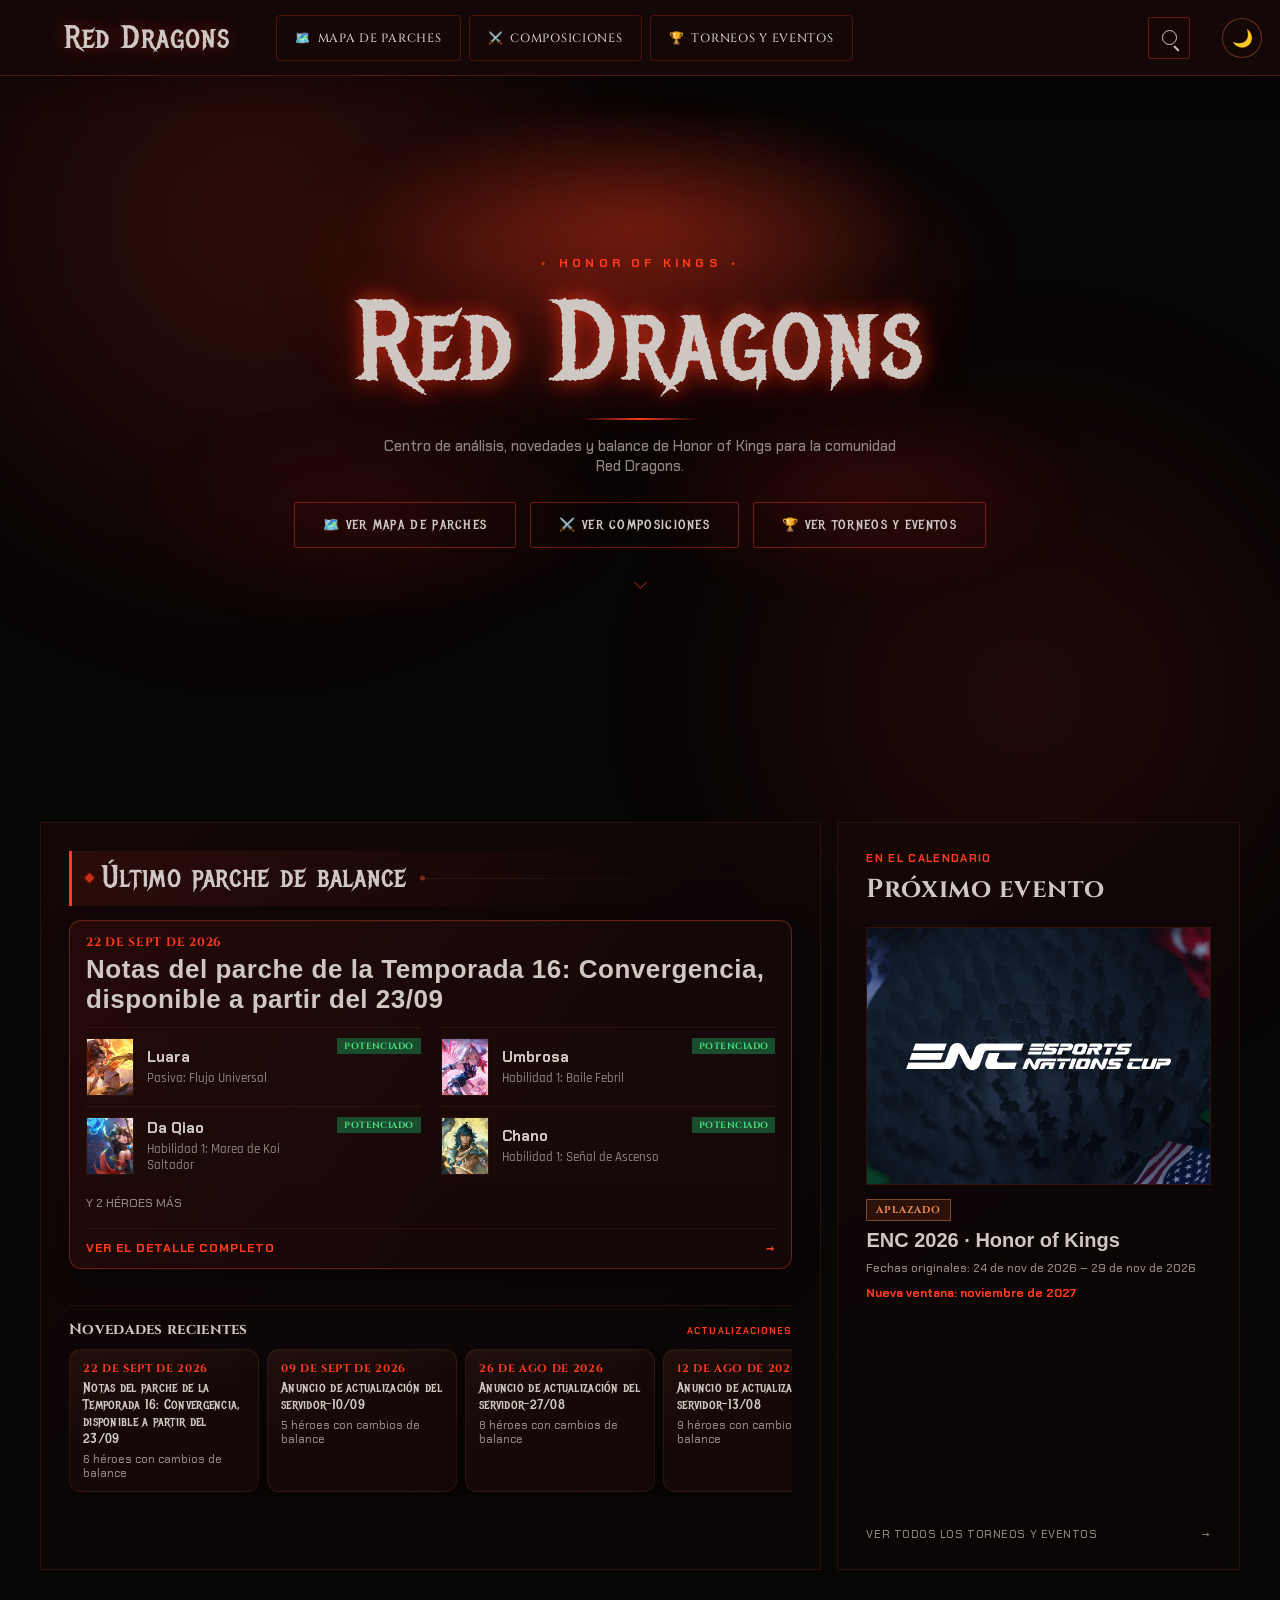
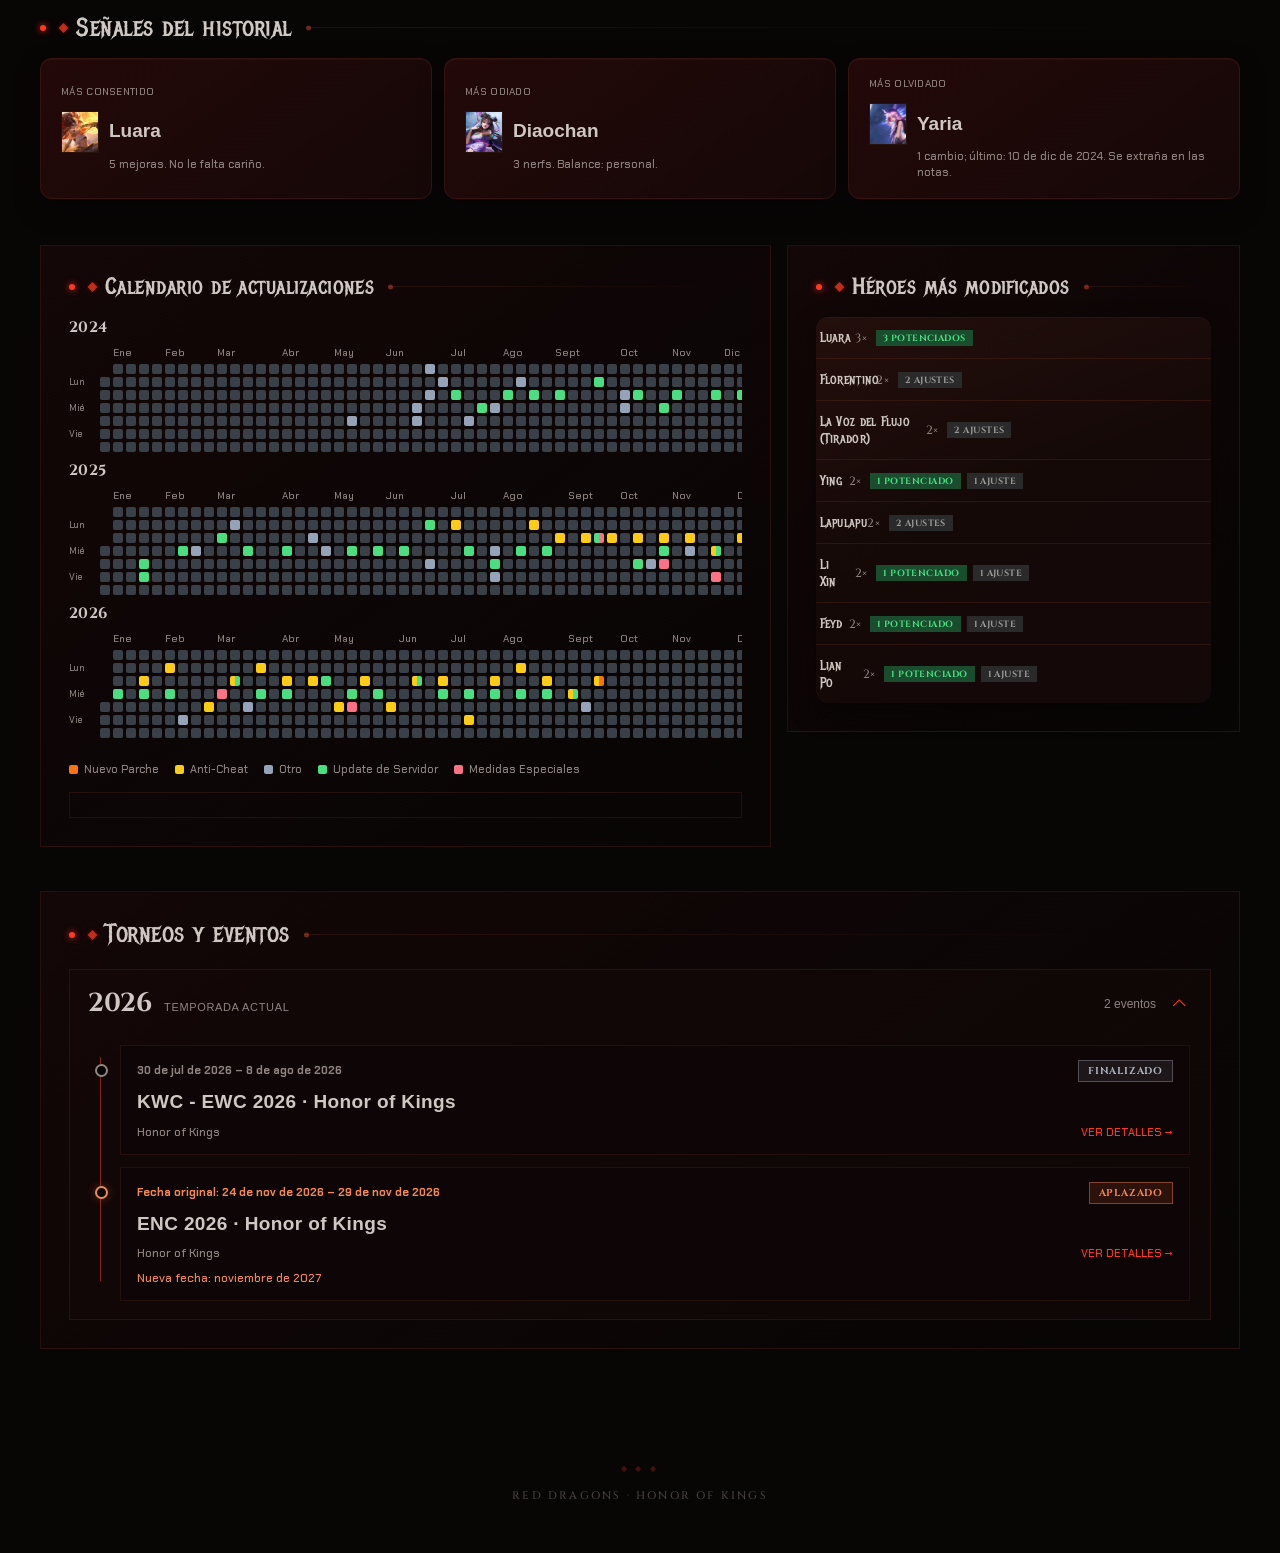
==== commit 51febcd1: "revert: undo homepage redesign and featured event description" ====
--- a/index.html
+++ b/index.html
@@ -17,10 +17,10 @@
 <link rel="preconnect" href="https://fonts.gstatic.com" crossorigin>
 <link href="https://fonts.googleapis.com/css2?family=Metal+Mania&family=Rajdhani:wght@400;500;600;700&family=Cinzel:wght@600;700;900&family=Chakra+Petch:wght@400;500;600;700&display=swap" rel="stylesheet">
 <link href="assets/css/theme.css" rel="stylesheet">
-<link href="assets/css/home.css?v=home-redesign-1" rel="stylesheet">
-<link rel="icon" href="data:image/svg+xml,%3Csvg xmlns='http://www.w3.org/2000/svg' viewBox='0 0 100 100'%3E%3Ctext y='.9em' font-size='90'%3E🔥%3C/text%3E%3C/svg%3E">
-</head>
+<link href="assets/css/home.css?v=events-seasons-1" rel="stylesheet">
+<link rel="icon" href="data:image/svg+xml,%3Csvg xmlns=%27http://www.w3.org/2000/svg%27 viewBox=%270 0 100 100%27%3E%3Ctext y=%27.9em%27 font-size=%2790%27%3E%F0%9F%94%A5%3C/text%3E%3C/svg%3E">
 <body>
+
 <button id="theme-toggle" class="theme-toggle-btn" aria-label="Cambiar tema" title="Cambiar tema">🌙</button>
 
 <nav id="scroll-nav" class="scroll-nav" aria-label="Navegación principal">
@@ -39,22 +39,27 @@
 </nav>
 
 <main>
+
   <div class="hero">
-    <div class="ember-field" aria-hidden="true"><i></i><i></i><i></i><i></i><i></i><i></i><i></i></div>
-    <div class="hero-backdrop-mark" aria-hidden="true">DR</div>
-    <p class="eyebrow">✦ &nbsp; Honor of Kings &nbsp; ✦</p>
+    <div class="ember-field" aria-hidden="true">
+      <i></i><i></i><i></i><i></i><i></i><i></i><i></i>
+    </div>
+    <p class="eyebrow">Honor of Kings</p>
     <h1 class="hero-title">Red Dragons</h1>
     <div class="hero-underline"></div>
     <p class="hero-sub">Centro de análisis, novedades y balance de Honor of Kings para la comunidad Red Dragons.</p>
+
     <a id="banner" href="#">
       ⚠️ ¡Hay un nuevo parche disponible!
       <span class="banner-sub" id="banner-sub"></span>
     </a>
+
     <div class="cta-row">
-      <a class="cta-btn cta-primary" href="htmls/mapa.html">🗺️ Ver mapa de parches</a>
+      <a class="cta-btn" href="htmls/mapa.html">🗺️ Ver mapa de parches</a>
       <a class="cta-btn" href="htmls/composiciones.html">⚔️ Ver composiciones</a>
       <a class="cta-btn" href="htmls/eventos.html">🏆 Ver torneos y eventos</a>
     </div>
+
     <a class="scroll-cue" href="#home-highlights" aria-label="Desplazarse al contenido principal"></a>
   </div>
 
@@ -89,25 +94,38 @@
 
   <div class="home-discovery-grid">
     <section id="updates-calendar-section" class="home-panel home-calendar-panel">
-      <div class="sec-head"><h2 class="sec-title">Calendario de actualizaciones</h2><div class="sec-line"></div></div>
+      <div class="sec-head">
+        <h2 class="sec-title">Calendario de actualizaciones</h2>
+        <div class="sec-line"></div>
+      </div>
       <div id="updates-calendar" aria-live="polite"></div>
     </section>
+
     <section id="top-heroes-section" class="home-panel home-ranking-panel">
-      <div class="sec-head"><h2 class="sec-title">Héroes más modificados</h2><div class="sec-line"></div></div>
+      <div class="sec-head">
+        <h2 class="sec-title">Héroes más modificados</h2>
+        <div class="sec-line"></div>
+      </div>
       <ul id="top-heroes-list"></ul>
     </section>
   </div>
 
   <section id="events-section" class="home-panel home-events-panel">
-    <div class="sec-head"><h2 class="sec-title">Torneos y eventos</h2><div class="sec-line"></div></div>
+    <div class="sec-head">
+      <h2 class="sec-title">Torneos y eventos</h2>
+      <div class="sec-line"></div>
+    </div>
     <div id="events-year-groups" class="events-year-groups" aria-live="polite"></div>
   </section>
+
 </main>
 
 <footer>Red Dragons · Honor of Kings</footer>
+
 <script src="assets/js/common.js?v=announcements-2"></script>
 <script src="assets/js/index.js?v=header-search-1"></script>
-<script src="assets/js/stats.js?v=latest-heading-2"></script>
+<script src="assets/js/stats.js?v=events-seasons-1"></script>
 <script src="assets/js/theme-toggle.js"></script>
+
 </body>
 </html>
--- a/assets/css/home.css
+++ b/assets/css/home.css
@@ -1130,7 +1130,6 @@
 }
 .featured-event-copy{display:flex;flex-direction:column;align-items:flex-start;gap:8px;min-width:0;}
 .featured-event-copy strong{font-family:'Rajdhani',sans-serif;font-size:20px;line-height:1.15;}
-.featured-event-description{display:-webkit-box;overflow:hidden;-webkit-box-orient:vertical;-webkit-line-clamp:3;color:var(--ink-muted);font-size:12px;line-height:1.45;}
 .featured-event-date,.featured-event-countdown{color:var(--ink-muted);font-size:12px;line-height:1.4;}
 .featured-event-countdown{color:var(--accent);font-family:'Chakra Petch',sans-serif;font-weight:700;}
 .home-text-link{
@@ -1315,445 +1314,4 @@
   .summary-hero-list{grid-template-columns:1fr;}
   .home-ranking-panel #top-heroes-list{grid-template-columns:1fr;}
   .featured-event-card{gap:12px;}
-}
-
-/* Home redesign: visual overrides applied after the existing component styles. */
-:root{
-  --rd-bg:#090707;
-  --rd-panel:#110b0a;
-  --rd-panel-2:#190e0c;
-  --rd-panel-3:#21110e;
-  --rd-line:rgba(202,76,48,.22);
-  --rd-line-strong:rgba(202,76,48,.43);
-  --rd-red:#e34828;
-  --rd-orange:#f08a42;
-  --rd-cream:#eadfd2;
-  --rd-muted:#9c8980;
-  --rd-green:#55c98a;
-  --rd-shadow:0 18px 55px rgba(0,0,0,.28);
-}
-html{scroll-behavior:smooth;scroll-padding-top:90px}
-body{
-  background:
-    radial-gradient(ellipse at 50% -5%,rgba(122,27,13,.26),transparent 36%),
-    radial-gradient(ellipse at 0% 35%,rgba(82,17,12,.12),transparent 28%),
-    var(--rd-bg);
-  color:var(--rd-cream);
-  font-family:'Rajdhani',sans-serif;
-  font-size:16px;
-}
-body:before{
-  content:"";position:fixed;inset:0;z-index:-1;pointer-events:none;opacity:.13;
-  background-image:radial-gradient(rgba(240,105,61,.8) .7px,transparent .9px);
-  background-size:97px 113px;
-  mask-image:linear-gradient(to bottom,#000,transparent 78%);
-}
-/* Navegación */
-#scroll-nav{
-  z-index:50;
-  background:rgba(9,7,7,.84);
-  border-bottom:1px solid rgba(202,76,48,.18);
-  box-shadow:0 8px 30px rgba(0,0,0,.18);
-  backdrop-filter:blur(16px);
-}
-.scroll-brand{
-  font-family:'Cinzel',serif!important;
-  font-weight:900!important;
-  letter-spacing:.08em;
-  color:#f0dfd2!important;
-}
-.scroll-brand:after{color:var(--rd-red)}
-.scroll-nav-btn{
-  border:1px solid transparent!important;
-  border-radius:3px!important;
-  transition:background .2s,border-color .2s,color .2s,transform .2s;
-  letter-spacing:.055em;
-}
-.scroll-nav-btn:hover{
-  background:rgba(227,72,40,.08)!important;
-  border-color:var(--rd-line)!important;
-  color:#fff!important;
-  transform:translateY(-1px);
-}
-.scroll-search-btn,.theme-toggle-btn{
-  border:1px solid var(--rd-line-strong)!important;
-  background:rgba(28,12,10,.86)!important;
-  color:var(--rd-orange)!important;
-  box-shadow:0 0 20px rgba(190,52,28,.08);
-}
-.header-search{
-  background:rgba(15,9,8,.98)!important;
-  border:1px solid var(--rd-line-strong)!important;
-  box-shadow:var(--rd-shadow);
-  backdrop-filter:blur(16px);
-}
-#hero-search-input{font-family:'Rajdhani',sans-serif!important}
-/* Portada */
-.hero{
-  min-height:440px;
-  padding:92px 22px 70px;
-  isolation:isolate;
-  overflow:hidden;
-  background:
-    radial-gradient(ellipse at 50% 43%,rgba(143,32,16,.2),transparent 53%),
-    linear-gradient(180deg,rgba(8,6,6,.1),rgba(8,6,6,.28));
-}
-.hero:before{
-  content:"";position:absolute;z-index:-1;inset:0;
-  background:radial-gradient(ellipse at 50% 45%,rgba(180,48,23,.16),transparent 58%);
-  pointer-events:none;
-}
-.hero-backdrop-mark{
-  position:absolute;z-index:-1;left:50%;top:48%;transform:translate(-50%,-50%);
-  font-family:'Metal Mania',cursive;font-size:clamp(180px,30vw,360px);
-  line-height:1;color:#b73520;opacity:.075;letter-spacing:-.08em;
-  text-shadow:0 0 75px rgba(207,54,27,.4);pointer-events:none;user-select:none;
-}
-.hero .eyebrow{
-  color:var(--rd-red);font-family:'Chakra Petch',sans-serif;
-  font-weight:700;letter-spacing:.36em;text-transform:uppercase;
-}
-.hero-title{
-  font-family:'Metal Mania','Cinzel',serif!important;
-  font-size:clamp(58px,8vw,96px)!important;
-  line-height:1.05!important;letter-spacing:.015em!important;
-  color:#f0dfd2!important;
-  text-shadow:0 5px 0 rgba(75,20,13,.35),0 0 38px rgba(214,65,35,.22);
-  margin:12px 0 17px!important;
-}
-.hero-underline{
-  width:220px!important;height:1px!important;margin:20px auto!important;
-  background:linear-gradient(90deg,transparent,var(--rd-red),var(--rd-orange),transparent)!important;
-  box-shadow:0 0 15px rgba(227,72,40,.4);
-}
-.hero-sub{
-  max-width:570px;margin:0 auto!important;
-  color:#b7a398!important;font-size:17px!important;line-height:1.55!important;
-}
-#banner{
-  max-width:560px;margin:20px auto 0!important;
-  border:1px solid rgba(240,138,66,.35)!important;
-  background:linear-gradient(100deg,rgba(115,37,17,.38),rgba(39,18,13,.5))!important;
-  color:#f2b47f!important;border-radius:3px!important;
-  box-shadow:0 8px 28px rgba(0,0,0,.18);
-}
-.cta-row{gap:11px!important;margin-top:26px!important}
-.cta-btn{
-  padding:12px 18px!important;border:1px solid var(--rd-line-strong)!important;
-  border-radius:3px!important;background:rgba(27,12,10,.78)!important;
-  color:#e8d9cd!important;font-family:'Cinzel',serif!important;
-  font-size:10px!important;font-weight:700!important;letter-spacing:.055em;
-  transition:transform .2s,border-color .2s,background .2s,box-shadow .2s;
-}
-.cta-btn:hover{transform:translateY(-2px);border-color:var(--rd-orange)!important;box-shadow:0 8px 25px rgba(170,45,23,.16)}
-.cta-btn.cta-primary{
-  background:linear-gradient(115deg,#9d2a1b,#d94427)!important;
-  border-color:#df5737!important;color:#fff!important;
-}
-.scroll-cue{opacity:.8}
-/* Contenedor y títulos de sección */
-main{width:min(1180px,calc(100% - 48px));margin:0 auto}
-.home-lead-grid{gap:18px!important;grid-template-columns:minmax(0,1.72fr) minmax(285px,.88fr)!important;margin-top:20px!important}
-.home-panel{
-  background:linear-gradient(145deg,rgba(27,13,11,.94),rgba(13,9,8,.96))!important;
-  border:1px solid var(--rd-line)!important;
-  border-radius:3px!important;
-  box-shadow:var(--rd-shadow);
-  position:relative;
-}
-.home-panel:before{
-  content:"";position:absolute;top:-1px;left:20px;width:58px;height:1px;
-  background:var(--rd-red);pointer-events:none;
-}
-.home-panel-heading h2,.latest-news-heading h2,.sec-title{
-  font-family:'Cinzel',serif!important;font-weight:700!important;
-  color:#e9dbcf!important;letter-spacing:.015em;
-}
-.home-kicker{
-  color:var(--rd-red)!important;font-family:'Chakra Petch',sans-serif!important;
-  font-weight:700!important;letter-spacing:.13em!important;text-transform:uppercase;
-}
-.sec-head{display:flex;align-items:center;gap:14px;margin:0 0 15px!important}
-.sec-title{font-size:19px!important;white-space:nowrap}
-.sec-line{height:1px!important;background:linear-gradient(90deg,var(--rd-line-strong),transparent)!important;flex:1}
-#home-insights-section,.home-discovery-grid,#events-section{margin-top:32px!important}
-#home-insights-section{padding-top:2px}
-.home-discovery-grid{
-  display:grid;grid-template-columns:minmax(0,1.35fr) minmax(280px,.85fr);
-  gap:18px;align-items:start;
-}
-.home-calendar-panel,.home-ranking-panel,.home-events-panel{padding:20px!important}
-/* Parche y noticias: contenido interno generado por JS */
-.home-latest-panel{padding:20px!important}
-.home-latest-news{margin-top:19px!important}
-.latest-news-heading{
-  display:flex;align-items:center;justify-content:space-between;gap:12px;
-  border-bottom:1px solid rgba(202,76,48,.16);padding-bottom:10px;margin-bottom:12px;
-}
-.latest-news-heading h2{font-size:15px!important;margin:0}
-.news-list{gap:10px!important}
-.news-list li,.news-list>li{
-  background:linear-gradient(115deg,rgba(37,18,15,.8),rgba(19,11,10,.8))!important;
-  border:1px solid rgba(202,76,48,.15)!important;border-radius:3px!important;
-  transition:border-color .2s,transform .2s;
-}
-.news-list li:hover{border-color:var(--rd-line-strong)!important;transform:translateY(-2px)}
-/* Evento destacado */
-.home-event-panel{padding:20px!important;display:flex;flex-direction:column}
-.home-panel-heading{margin-bottom:13px}
-.home-panel-heading h2{font-size:20px!important;margin:5px 0 0}
-#featured-event{flex:1;min-width:0}
-.home-text-link,.home-panel a:not(.cta-btn){
-  color:var(--rd-orange);
-}
-.home-text-link{
-  display:inline-flex;align-items:center;gap:8px;margin-top:17px!important;
-  padding-top:12px;border-top:1px solid rgba(202,76,48,.15);
-  font-family:'Chakra Petch',sans-serif;font-size:10px;font-weight:700;
-  letter-spacing:.07em;text-transform:uppercase;
-}
-/* Estadísticas */
-.quick-stats{gap:12px!important}
-.quick-stats>*{
-  background:linear-gradient(125deg,rgba(36,17,14,.95),rgba(17,10,9,.95))!important;
-  border:1px solid var(--rd-line)!important;border-radius:4px!important;
-  box-shadow:0 10px 28px rgba(0,0,0,.14);
-  transition:transform .2s,border-color .2s;
-}
-.quick-stats>*:hover{transform:translateY(-3px);border-color:var(--rd-line-strong)!important}
-/* Calendario */
-#updates-calendar{overflow-x:auto}
-#updates-calendar button,#updates-calendar [role="button"]{transition:filter .15s,transform .15s}
-#updates-calendar button:hover,#updates-calendar [role="button"]:hover{filter:brightness(1.3);transform:scale(1.06)}
-/* Ranking de héroes */
-#top-heroes-list{list-style:none;padding:0;margin:0}
-#top-heroes-list>li{
-  border-bottom:1px solid rgba(202,76,48,.13)!important;
-  padding:10px 8px!important;transition:background .18s;
-}
-#top-heroes-list>li:hover{background:rgba(227,72,40,.055)}
-#top-heroes-list>li:last-child{border-bottom:0!important}
-/* Línea de tiempo: mantiene el contenido producido por JS */
-.events-year-groups{display:grid;gap:16px}
-.events-year-groups [class*="year"]{border-color:rgba(202,76,48,.16)!important}
-#events-year-groups article,#events-year-groups li{
-  background:linear-gradient(110deg,rgba(31,15,13,.72),rgba(15,10,9,.72));
-  border-color:rgba(202,76,48,.15)!important;
-  border-radius:3px!important;
-}
-#events-year-groups time{color:var(--rd-orange)}
-#events-year-groups a{color:var(--rd-orange)}
-/* Pie */
-footer{
-  padding:45px 16px 32px!important;margin-top:28px!important;
-  color:#705b52!important;font-family:'Cinzel',serif!important;
-  font-size:10px!important;letter-spacing:.18em!important;
-  border-top:1px solid rgba(202,76,48,.08);
-}
-/* Tema claro */
-html[data-theme="light"] body{
-  --rd-cream:#35231e;--rd-muted:#78665e;
-  background:radial-gradient(ellipse at 50% 0%,rgba(219,113,78,.12),transparent 38%),#f3eee9;
-  color:#35231e;
-}
-html[data-theme="light"] #scroll-nav{background:rgba(248,244,240,.9);border-color:rgba(145,66,45,.2)}
-html[data-theme="light"] .scroll-brand{color:#3d241d!important}
-html[data-theme="light"] .hero{background:radial-gradient(ellipse at 50% 45%,rgba(190,76,47,.1),transparent 58%)}
-html[data-theme="light"] .hero-title{color:#4a241b!important;text-shadow:0 2px 0 rgba(255,255,255,.45),0 0 25px rgba(214,65,35,.12)}
-html[data-theme="light"] .hero-sub{color:#715c52!important}
-html[data-theme="light"] .home-panel{
-  background:linear-gradient(145deg,rgba(255,251,247,.98),rgba(242,234,227,.98))!important;
-  border-color:rgba(145,66,45,.22)!important;box-shadow:0 14px 35px rgba(70,37,25,.08);
-}
-html[data-theme="light"] .home-panel-heading h2,
-html[data-theme="light"] .latest-news-heading h2,
-html[data-theme="light"] .sec-title{color:#442820!important}
-html[data-theme="light"] .news-list li,
-html[data-theme="light"] .news-list>li,
-html[data-theme="light"] .quick-stats>*,
-html[data-theme="light"] #events-year-groups article,
-html[data-theme="light"] #events-year-groups li{
-  background:linear-gradient(120deg,#fffaf6,#f3e9e2)!important;
-}
-html[data-theme="light"] #top-heroes-list>li{border-color:rgba(145,66,45,.15)!important}
-html[data-theme="light"] footer{color:#8c756b!important}
-html[data-theme="light"] #latest-summary .latest-card .news-title,
-html[data-theme="light"] #latest-summary .summary-hero-name{color:#442820!important}
-html[data-theme="light"] #latest-summary .patch-summary,
-html[data-theme="light"] #latest-summary .update-note{color:rgba(68,40,32,.72)!important}
-html[data-theme="light"] #latest-summary .summary-more{color:rgba(68,40,32,.62)!important}
-html[data-theme="light"] #latest-summary .latest-card-cta{color:#a83a21!important}
-html[data-theme="light"] #latest-summary .mini-badge.buff{color:#1c7a3e!important}
-html[data-theme="light"] #latest-summary .mini-badge.nerf{color:#b3261e!important}
-html[data-theme="light"] #latest-summary .mini-badge.adjusted{color:#5c534d!important}
-/* Accesibilidad */
-:focus-visible{outline:2px solid var(--rd-orange)!important;outline-offset:3px}
-@media(max-width:900px){
-  .home-lead-grid{grid-template-columns:minmax(0,1fr) minmax(250px,.85fr)!important}
-  .home-discovery-grid{grid-template-columns:1fr}
-}
-@media(max-width:700px){
-  main{width:calc(100% - 28px)}
-  .hero{min-height:390px;padding:78px 14px 55px}
-  .hero-title{font-size:clamp(49px,13vw,70px)!important}
-  .hero-sub{font-size:15px!important}
-  .cta-row{display:grid!important;grid-template-columns:1fr!important;width:min(100%,330px);margin-left:auto!important;margin-right:auto!important}
-  .cta-btn{text-align:center}
-  .home-lead-grid{grid-template-columns:1fr!important}
-  .home-panel{min-width:0}
-  .home-latest-panel,.home-event-panel,.home-calendar-panel,.home-ranking-panel,.home-events-panel{padding:15px!important}
-  .sec-title{font-size:15px!important;white-space:normal}
-  .sec-head{gap:9px}
-  .quick-stats{grid-template-columns:1fr!important}
-  .latest-news-heading{align-items:flex-start}
-}
-
-/* Último parche — presentación del resumen de cambios generado por stats.js. */
-#latest-summary .latest-card{
-  display:block!important;
-  padding:0!important;
-  margin:0!important;
-  background:transparent!important;
-  border:0!important;
-  border-radius:0!important;
-  box-shadow:none!important;
-  color:inherit!important;
-  text-decoration:none!important;
-  transform:none!important;
-}
-#latest-summary .latest-card:hover,
-#latest-summary .latest-card:focus-visible{
-  background:transparent!important;
-  box-shadow:none!important;
-  transform:none!important;
-}
-#latest-summary .latest-card .news-date{
-  margin:0 0 6px!important;
-  color:var(--rd-orange)!important;
-  font-family:'Chakra Petch',sans-serif!important;
-  font-size:9px!important;
-  font-weight:700!important;
-  letter-spacing:.10em!important;
-  text-transform:uppercase;
-}
-#latest-summary .latest-card .news-title{
-  margin:0 0 15px!important;
-  color:#eee0d4!important;
-  font-family:'Chakra Petch',sans-serif!important;
-  font-size:18px!important;
-  font-weight:700!important;
-  line-height:1.28!important;
-  letter-spacing:.01em!important;
-}
-#latest-summary .summary-hero-list{
-  display:grid!important;
-  grid-template-columns:repeat(2,minmax(0,1fr));
-  margin:0!important;
-  padding:0!important;
-  list-style:none!important;
-  border-top:1px solid rgba(202,76,48,.13)!important;
-}
-#latest-summary .summary-hero-row{
-  min-width:0;
-  display:grid!important;
-  grid-template-columns:42px minmax(0,1fr) auto;
-  align-items:center;
-  gap:11px;
-  padding:12px 10px!important;
-  background:transparent!important;
-  border:0!important;
-  border-bottom:1px solid rgba(202,76,48,.11)!important;
-  border-radius:0!important;
-}
-#latest-summary .summary-hero-row:nth-child(odd){
-  border-right:1px solid rgba(202,76,48,.11)!important;
-}
-#latest-summary .summary-hero-portrait{
-  width:42px!important;
-  height:42px!important;
-  object-fit:cover;
-  border-radius:2px!important;
-  border:1px solid rgba(202,76,48,.22)!important;
-  box-shadow:none!important;
-}
-#latest-summary .patch-copy{
-  min-width:0;
-  display:flex!important;
-  flex-direction:column;
-  gap:2px;
-}
-#latest-summary .summary-hero-name{
-  color:#dfd0c5!important;
-  font-family:'Chakra Petch',sans-serif!important;
-  font-size:12.5px!important;
-  font-weight:700!important;
-  line-height:1.25!important;
-}
-#latest-summary .patch-summary{
-  overflow:hidden;
-  color:rgba(218,204,194,.58)!important;
-  font-size:10.5px!important;
-  line-height:1.3!important;
-  white-space:nowrap;
-  text-overflow:ellipsis;
-}
-#latest-summary .mini-badge{
-  align-self:center;
-  margin:0!important;
-  padding:0!important;
-  background:transparent!important;
-  border:0!important;
-  border-radius:0!important;
-  box-shadow:none!important;
-  font-family:'Chakra Petch',sans-serif!important;
-  font-size:8px!important;
-  font-weight:700!important;
-  letter-spacing:.06em!important;
-  line-height:1!important;
-  text-transform:uppercase;
-  white-space:nowrap;
-}
-#latest-summary .mini-badge.buff{color:#63b982!important}
-#latest-summary .mini-badge.nerf{color:#d36d61!important}
-#latest-summary .mini-badge.adjusted{color:#c39a6f!important}
-#latest-summary .summary-more{
-  grid-column:1/-1;
-  padding:8px 9px!important;
-  color:rgba(218,204,194,.48)!important;
-  font-family:'Chakra Petch',sans-serif!important;
-  font-size:8px!important;
-  letter-spacing:.05em;
-  text-transform:uppercase;
-  border-bottom:1px solid rgba(202,76,48,.11)!important;
-}
-#latest-summary .update-note{
-  margin:0!important;
-  padding:13px 0!important;
-  color:rgba(218,204,194,.58)!important;
-  border-top:1px solid rgba(202,76,48,.13)!important;
-  border-bottom:1px solid rgba(202,76,48,.11)!important;
-  font-size:10px!important;
-}
-#latest-summary .latest-card-cta{
-  display:flex!important;
-  align-items:center;
-  justify-content:space-between;
-  margin-top:0!important;
-  padding:11px 1px 0!important;
-  color:var(--rd-orange)!important;
-  border-top:0!important;
-  font-family:'Chakra Petch',sans-serif!important;
-  font-size:9px!important;
-  font-weight:700!important;
-  letter-spacing:.07em!important;
-  text-transform:uppercase;
-}
-#latest-summary .latest-card-cta span{
-  font-size:13px;
-  transition:transform .18s ease;
-}
-#latest-summary .latest-card:hover .latest-card-cta span{transform:translateX(3px)}
-@media (max-width:760px){
-  #latest-summary .summary-hero-list{grid-template-columns:1fr!important}
-  #latest-summary .summary-hero-row:nth-child(odd){border-right:0!important}
 }
